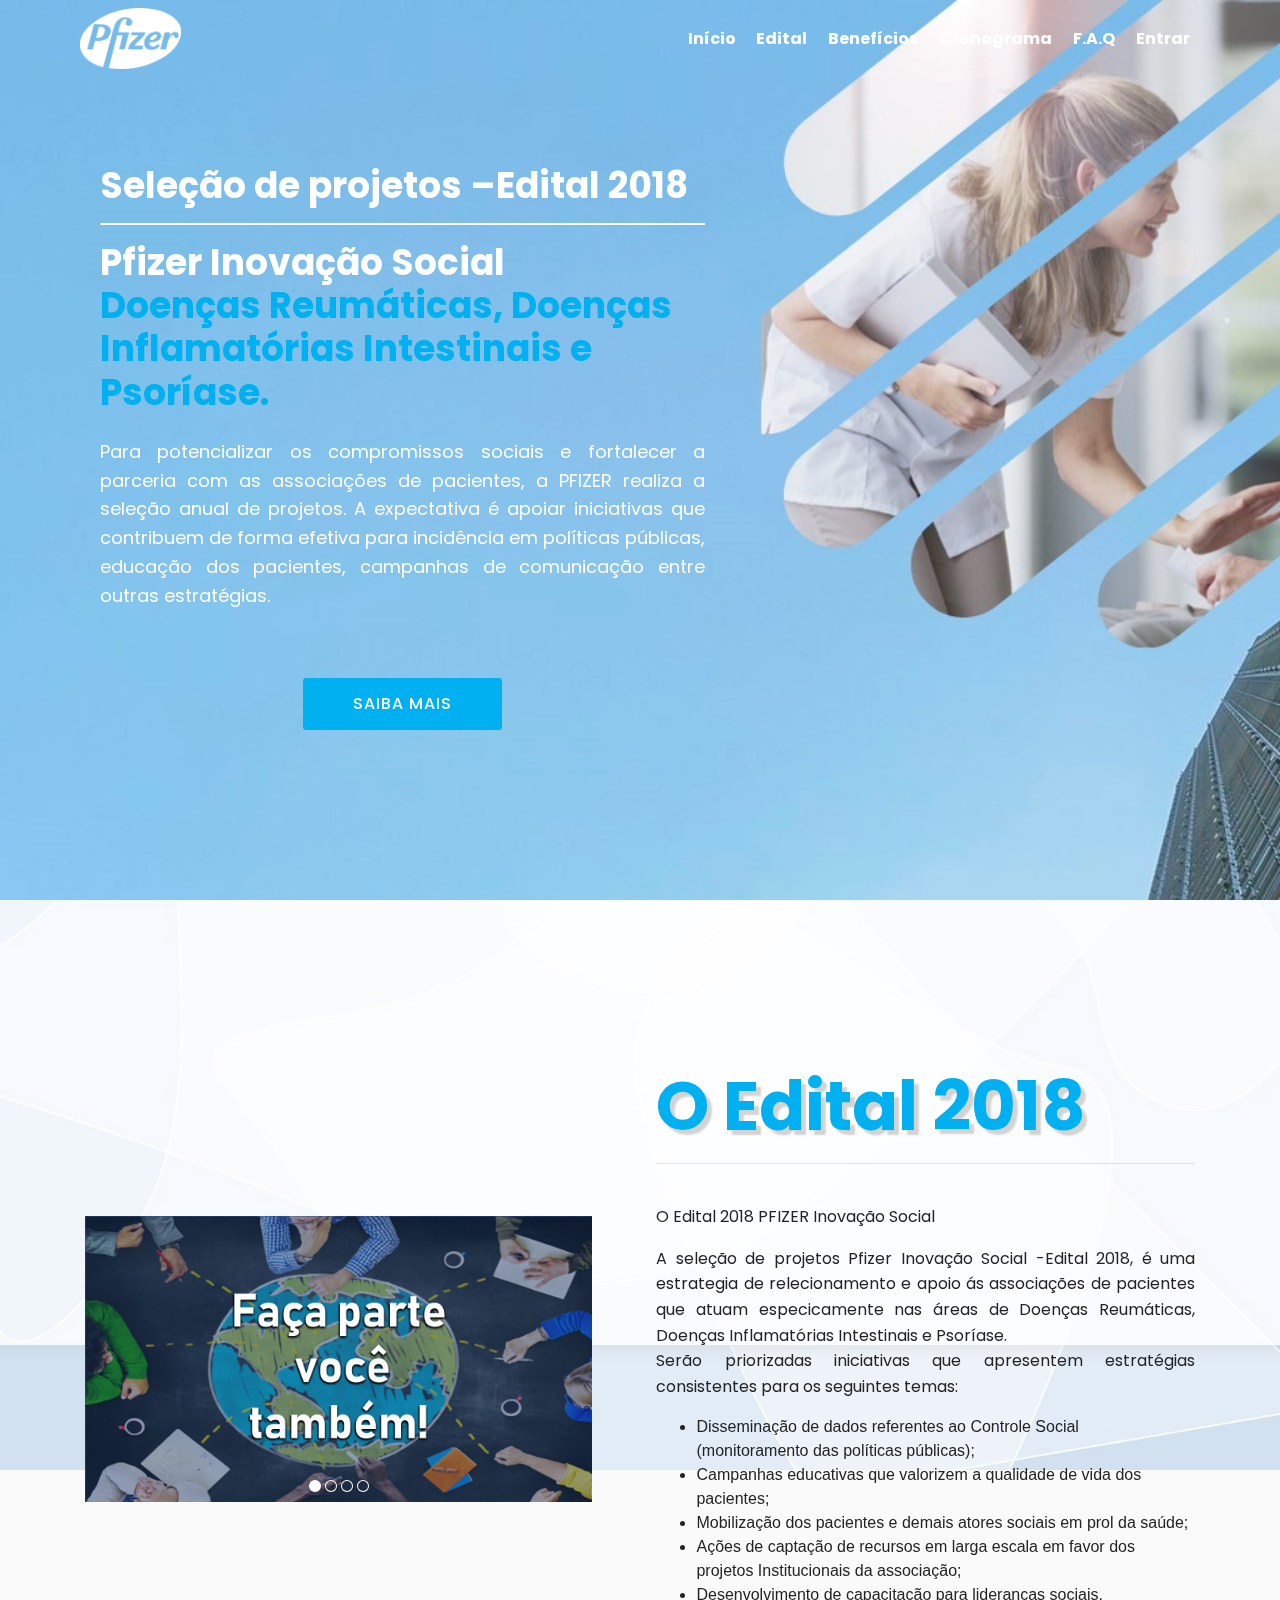
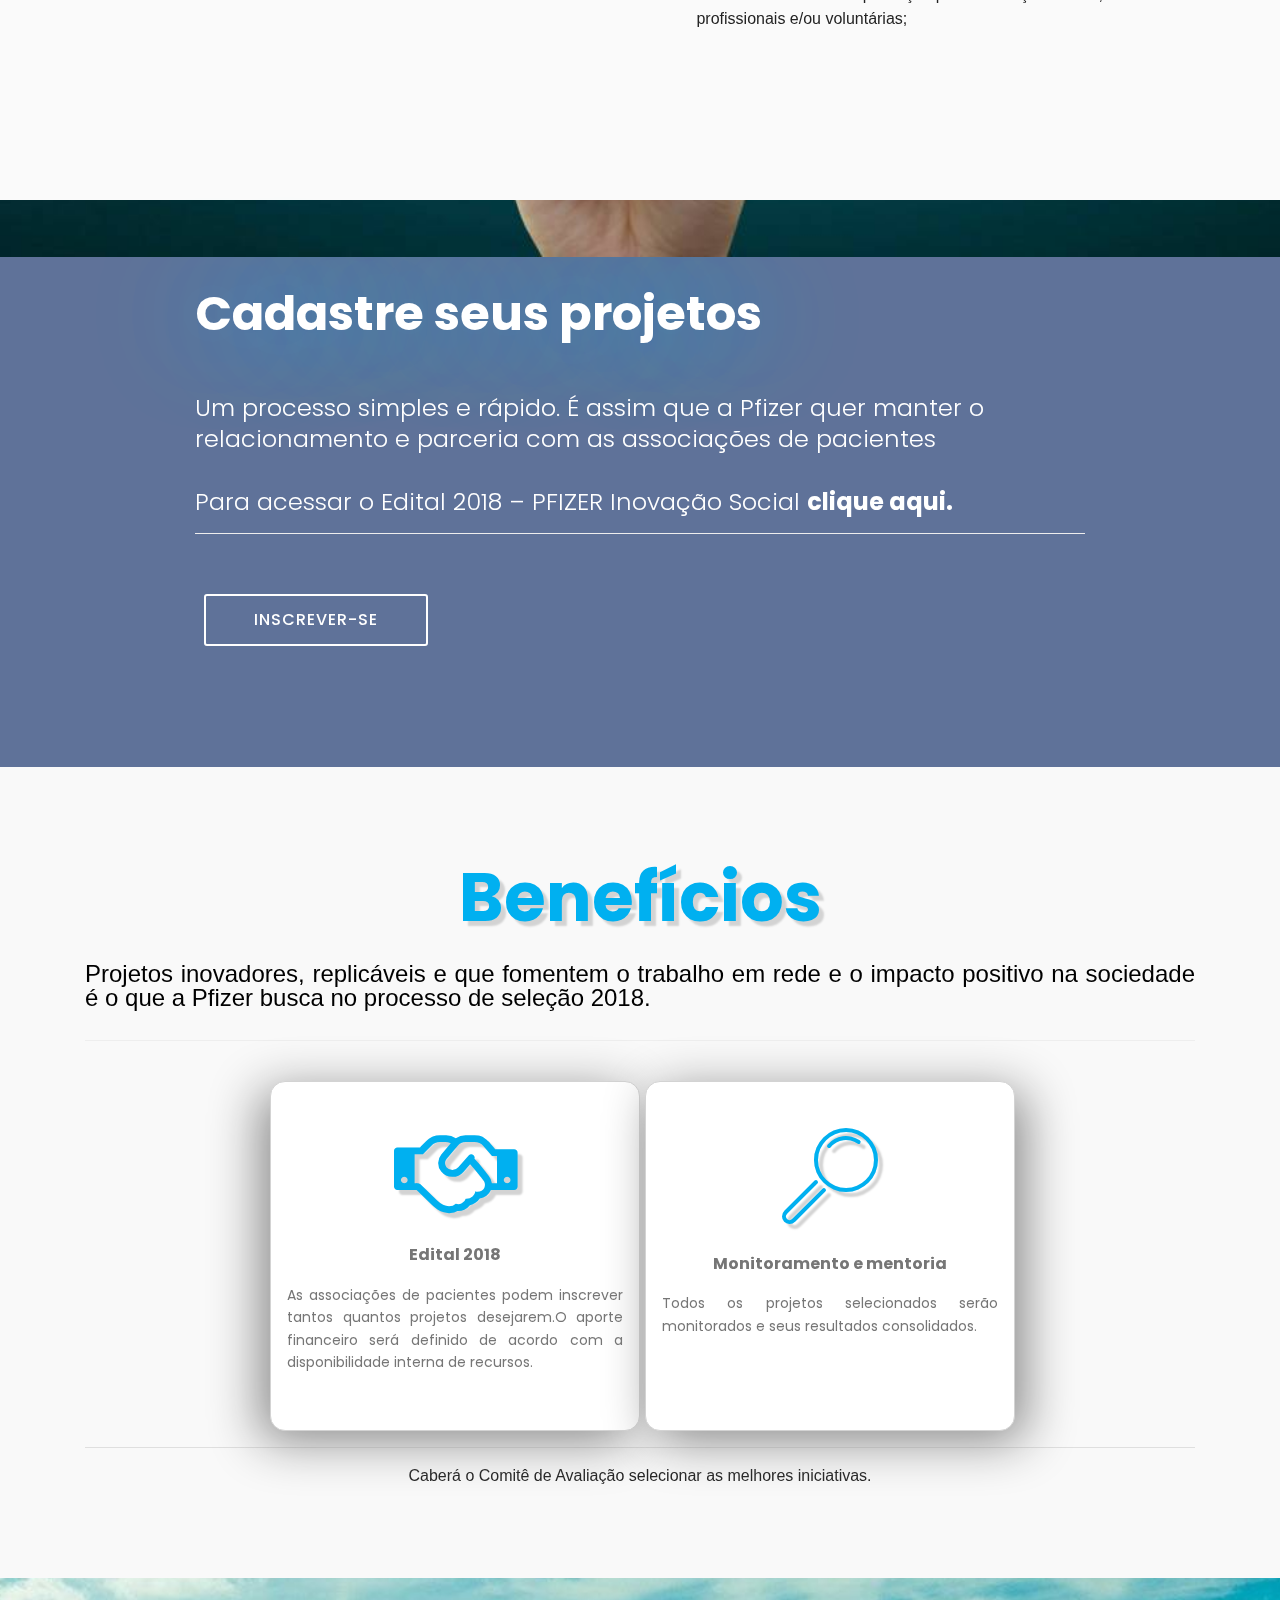
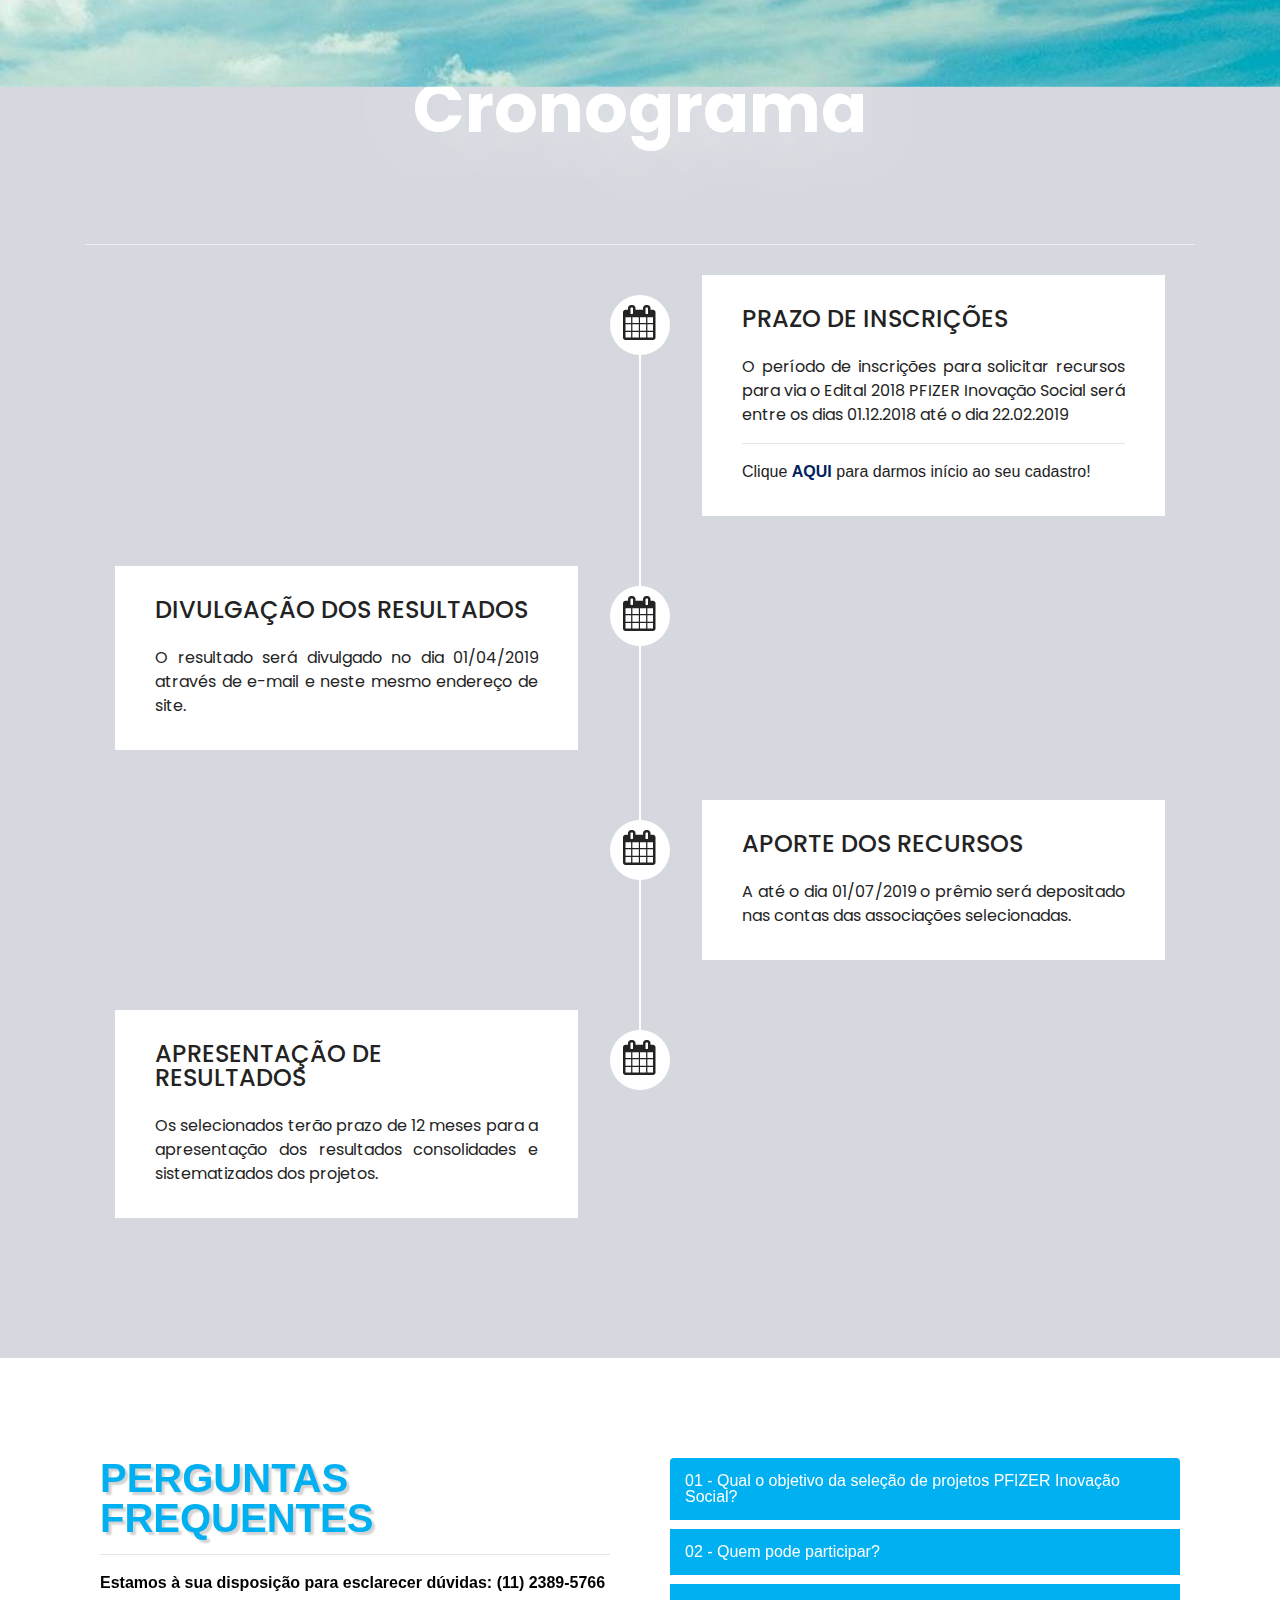
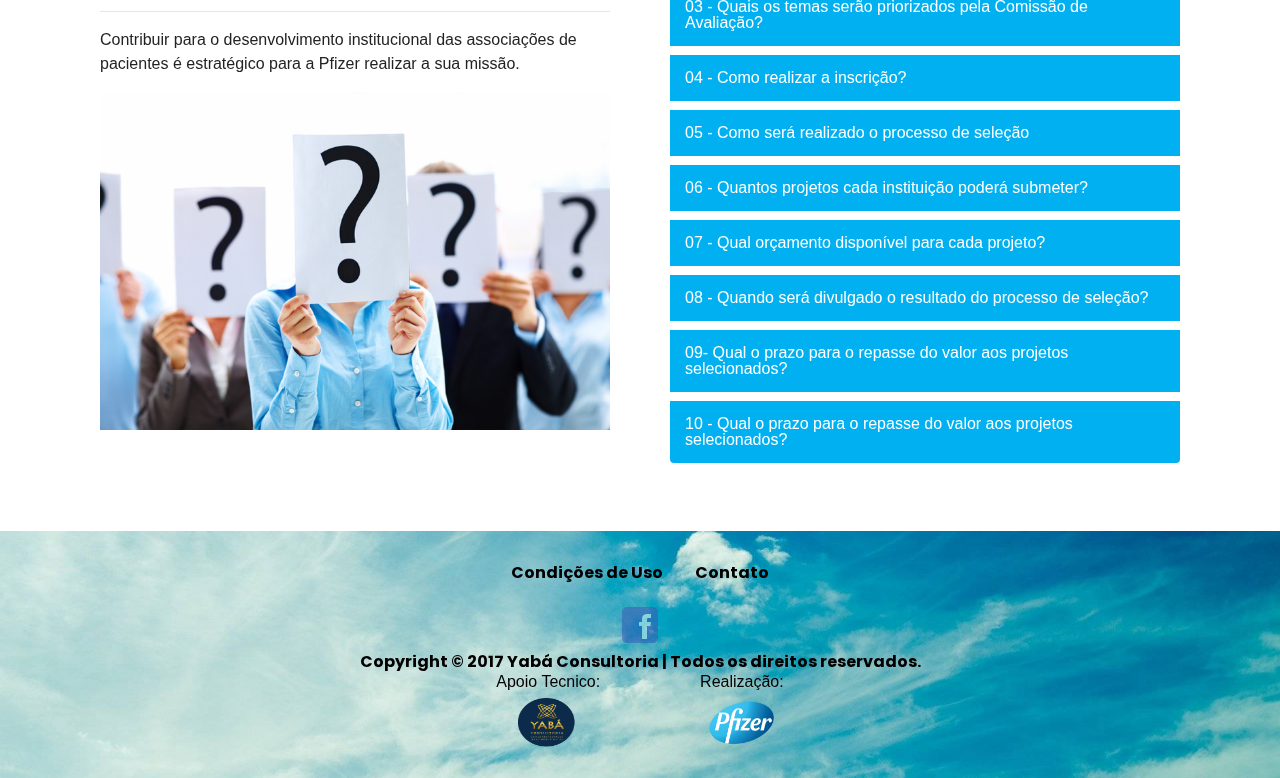
==== index.html @ f8f8ba38 "v1.0" ====
<!DOCTYPE html>
<html lang="pt">

<head>
    <!-- Site made with Mobirise Website Builder v4.3.4, https://mobirise.com -->
    <meta charset="UTF-8">
    <meta http-equiv="X-UA-Compatible" content="IE=edge">
    <meta name="generator" content="Mobirise v4.3.4, mobirise.com">
    <meta name="viewport" content="width=device-width, initial-scale=1">
    <link rel="shortcut icon" href="assets/images/logo-2160x1374.png" type="image/x-icon">
    <meta name="description" content="">
    <title>Home - Pfizer Inovação Social</title>
    <link rel="stylesheet" href="assets/font-awesome/css/font-awesome.css">
    <link rel="stylesheet" href="assets/web/assets/mobirise-icons/mobirise-icons.css">
    <link rel="stylesheet" href="assets/tether/tether.min.css">
    <link rel="stylesheet" href="assets/soundcloud-plugin/style.css">
    <link rel="stylesheet" href="assets/bootstrap/css/bootstrap.min.css">
    <link rel="stylesheet" href="assets/bootstrap/css/bootstrap-grid.min.css">
    <link rel="stylesheet" href="assets/bootstrap/css/bootstrap-reboot.min.css">
    <link rel="stylesheet" href="assets/socicon/css/styles.css">
    <link rel="stylesheet" href="assets/dropdown/css/style.css">
    <link rel="stylesheet" href="assets/theme/css/style.css">
    <link rel="stylesheet" href="assets/mobirise/css/mbr-additional.css" type="text/css">
    <link rel="stylesheet" href="assets/custom/toggle-collapse/style.css" type="text/css">
    <link rel="stylesheet" href="assets/custom/style.css" type="text/css">


    <!-- Start WOWSlider.com HEAD section -->
    <!-- add to the <head> of your page -->
    <link rel="stylesheet" type="text/css" href="engine0/style.css" />
    <script type="text/javascript" src="engine0/jquery.js"></script>
    <!-- End WOWSlider.com HEAD section -->
    <!-- Start WOWSlider.com HEAD section -->
    <!-- add to the <head> of your page -->
    <link rel="stylesheet" type="text/css" href="engine1/style.css" />
    <!--script type="text/javascript" src="engine1/jquery.js"></script-->
    <!-- End WOWSlider.com HEAD section -->
    <!-- Start WOWSlider.com HEAD section -->
    <!-- add to the <head> of your page -->
    <link rel="stylesheet" type="text/css" href="engine2/style.css" />
    <!--script type="text/javascript" src="engine2/jquery.js"></script-->
    <!-- End WOWSlider.com HEAD section -->
    <!-- Start WOWSlider.com HEAD section -->
    <!-- add to the <head> of your page -->
    <link rel="stylesheet" type="text/css" href="engine0/style.css" />
    <!--script type="text/javascript" src="engine0/jquery.js"></script-->
    <!-- End WOWSlider.com HEAD section -->
    <!-- Start WOWSlider.com HEAD section -->
    <!-- add to the <head> of your page -->
    <link rel="stylesheet" type="text/css" href="engine0/style.css" />
    <!--script type="text/javascript" src="engine0/jquery.js"></script-->
    <!-- End WOWSlider.com HEAD section -->
</head>

<body>
    <section class="menu cid-qAjNNmKwJp index-fundo" once="menu" id="menu2-3" data-rv-view="937">

        <nav class="navbar navbar-expand beta-menu navbar-dropdown align-items-center navbar-fixed-top navbar-toggleable-sm bg-color transparent">
            <button class="navbar-toggler navbar-toggler-right" type="button" data-toggle="collapse" data-target="#navbarSupportedContent"
                aria-controls="navbarSupportedContent" aria-expanded="false" aria-label="Toggle navigation" id="toggler-button">
                <div class="hamburger">
                    <span></span>
                    <span></span>
                    <span></span>
                    <span></span>
                </div>
            </button>
            <div class="menu-logo">
                <div class="navbar-brand">
                    <span class="navbar-logo">
                        <a href="index.html">
                            <img src="assets/images/logoPfizerBranco.png" alt="Mobirise" title="" media-simple="true"
                                style="height: 3.8rem;">
                        </a>
                    </span>
                </div>
            </div>
            <div class="collapse navbar-collapse" id="navbarSupportedContent">
                <ul class="navbar-nav nav-dropdown nav-center" data-app-modern-menu="true">
                    <li class="nav-item"><a class="nav-link link text-white display-4" id="a1" href="index.html#header2-2">
                            <b>Início</b></a></li>
                    <li class="nav-item"><a class="nav-link link text-white display-4" id="a2" href="index.html#header14-5">
                            <b>Edital</b></a></li>
                    <li class="nav-item"><a class="nav-link link text-white display-4" id="a3" href="index.html#features1-c">
                            <b>Benefícios</b></a></li>
                    <li class="nav-item"><a class="nav-link link text-white display-4" id="a4" href="index.html#timeline2-0">
                            <b>Cronograma</b></a></li>
                    <li class="nav-item"><a class="nav-link link text-white display-4" id="a5" href="index.html#toggle1-q">
                            <b>F.A.Q</b></a></li>
                    <li class="nav-item"><a class="nav-link link text-white display-4" id="a5" href="entrar.html">
                            <b>Entrar</b></a></li>
                    <!-- Botão antigo para pagina de login -->
                    <!-- <li class="nav-item"><a class="nav-link link text-white display-4" data-toggle="modal" data-target="#modalLoginForm"
                        id="a6" href="login.html">
                        <b>Entrar</b></a></li> -->
                </ul>
                <!-- Inicio Modal Login-->
                <!-- <div class="modal fade" id="modalLoginForm" tabindex="-1" role="dialog" aria-labelledby="myModalLabel"
                aria-hidden="true">
                <div class="modal-dialog" role="document">
                    <div class="modal-content">
                        <div class="modal-header text-center">
                            <h4 class="modal-title w-100 font-weight-bold">Entrar</h4>
                            <button type="button" class="close" data-dismiss="modal" aria-label="Close">
                                <span aria-hidden="true">&times;</span>
                            </button>
                        </div>
                        <div class="modal-body mx-3">
                            <div class="md-form mb-5">
                                <i class="fa fa-envelope prefix grey-text"></i>
                                <input type="email" id="defaultForm-email" class="form-control validate">
                                <label data-error="wrong" data-success="right" for="defaultForm-email">E-mail</label>
                            </div>

                            <div class="md-form mb-4">
                                <i class="fa fa-lock prefix grey-text"></i>
                                <input type="password" id="defaultForm-pass" class="form-control validate">
                                <label data-error="wrong" data-success="right" for="defaultForm-pass">Senha</label>
                            </div>

                        </div>
                        <div class="modal-footer d-flex justify-content-center">
                            <button class="btn btn-default">Login</button>
                        </div>
                    </div>
                </div>
            </div> -->

                <!-- <div class="text-center">
                <a href="" class="btn btn-default btn-rounded mb-4" data-toggle="modal" data-target="#modalLoginForm">Entrar</a>
            </div> -->
                <!-- Fim Modal Login -->


            </div>
        </nav>
    </section>

    <section class="cid-qAjMEeSorc mbr-fullscreen mbr-parallax-background" id="header2-2" data-rv-view="115">

        <div class="container align-center">
            <div class="row justify-content-md-left">
                <div class="mbr-white col-md-7">
                    <h1 class="mbr-section-title mbr-bold pb-3 mbr-fonts-style display-1" style="text-align: left; font-size: 36px;">Seleção
                        de projetos –Edital 2018
                        <hr style="border: 1px solid white;">
                        Pfizer Inovação Social
                        <br><span style="color: #00B0F0">Doenças Reumáticas, Doenças Inflamatórias Intestinais e
                            Psoríase.​</span>
                    </h1>

                    <p class="mbr-text pb-3 mbr-fonts-style display-5" style="text-align: left; font-size: 18px; text-align: justify;">
                        Para potencializar os compromissos sociais e fortalecer a parceria
                        com as associações de pacientes, a PFIZER realiza a seleção anual
                        de projetos.

                        A expectativa é apoiar iniciativas que contribuem de forma efetiva
                        para incidência em políticas públicas, educação dos pacientes,
                        campanhas de comunicação entre outras estratégias.

                        <br>
                        <br></p>
                    <div class="mbr-section-btn"><a class="btn btn-md btn-primary display-4" href="index.html#header14-5">SAIBA
                            MAIS</a></div>
                </div>
            </div>
        </div>

    </section>

    <section class="header14 cid-qAjOV50gTE mbr-fullscreen mbr-parallax-background" id="header14-5" data-rv-view="118">

        <div class="mbr-overlay" style="opacity: 0.7; background-color: rgb(255, 255, 255);"></div>

        <div class="container" style="padding-top: 50px">
            <div class="media-container-row">

                <div class="mbr-figure" style="width: 100%;">
                    <!-- Start WOWSlider.com BODY section -->
                    <!-- add to the <body> of your page -->
                    <div id="wowslider-container0">
                        <div class="ws_images">
                            <ul>
                                <li><img src="data0/images/img01.jpg" alt="" title="" id="wows0_0" /></li>
                                <li><img src="data0/images/img02.jpg" alt="" title="" id="wows0_1" /></li>
                                <li><img src="data0/images/img03.jpg" alt="" title="" id="wows0_2" /></li>
                                <li><img src="data0/images/img04.jpg" alt="" title="" id="wows0_3" /></li>
                            </ul>
                        </div>
                        <div class="ws_bullets">
                            <div>
                                <a href="#" title=""><span>1</span></a>
                                <a href="#" title=""><span>2</span></a>
                                <a href="#" title=""><span>3</span></a>
                                <a href="#" title=""><span>4</span></a>


                            </div>
                        </div>

                    </div>
                    <script type="text/javascript" src="engine0/wowslider.js"></script>
                    <script type="text/javascript" src="engine0/script.js"></script>
                    <!-- End WOWSlider.com BODY section -->
                </div>

                <div class="media-content">
                    <h1 class="mbr-section-title pb-3 align-left mbr-white mbr-fonts-style display-1 title-text-shadow"
                        style="text-shadow: 5px 5px 2px #D3D3D3; color: #00B0F0"><strong>
                            O Edital 2018
                            <hr>
                        </strong>
                    </h1>

                    <div class="mbr-section-text  pb-3 ">
                        <p class="mbr-text align-left mbr-white mbr-fonts-style display-7" style="text-align: justify;">
                            O Edital 2018 PFIZER Inovação Social​
                        </p>
                        <p class="mbr-text align-left mbr-white mbr-fonts-style display-7" style="text-align: justify;">
                            A seleção de projetos Pfizer Inovação Social -Edital 2018, é uma estrategia de
                            relecionamento e apoio ás associações de pacientes que atuam
                            especicamente nas áreas de Doenças Reumáticas, Doenças Inflamatórias Intestinais e
                            Psoríase.
                            <br>
                            Serão priorizadas iniciativas que apresentem estratégias consistentes para os seguintes
                            temas:
                        </p>
                        <p class="mbr-text align-left mbr-white mbr-fonts-style display-7" style="text-align: justify;">
                            <ul>
                                <li>
                                    Disseminação de dados referentes ao Controle Social (monitoramento das políticas
                                    públicas);​
                                </li>

                                <li>
                                    Campanhas educativas que valorizem a qualidade de vida dos pacientes;

                                </li>

                                <li>
                                    Mobilização dos pacientes e demais atores sociais em prol da saúde;

                                </li>


                                <li>Ações de captação de recursos em larga escala em favor dos projetos Institucionais
                                    da associação;
                                </li>

                                <li>Desenvolvimento de capacitação para lideranças sociais, profissionais e/ou
                                    voluntárias;
                                </li>
                                <!-- <li>Articulação e fortalecimento de Redes Institucionais de atendimento gratuito aos pacientes;
                                </li> -->
                            </ul>
                        </p>
                    </div>
                </div>
            </div>
        </div>
    </section>

    <section class="mbr-section info3 cid-qAvOezp83Q mbr-parallax-background" id="info3-r" data-rv-view="185">


        <div class="mbr-overlay" style="opacity: 0.6; background-color: rgb(0, 32, 96);">
        </div>

        <div class="container">
            <div class="row justify-content-center">
                <div class="media-container-column title col-12 col-md-10">
                    <h2 class="align-left mbr-bold mbr-white pb-3 mbr-fonts-style display-2" style="text-shadow: 0px 0px 100px #00B0F0;">
                        Cadastre seus projetos</h2>
                    <h3 class="mbr-section-subtitle align-left mbr-light mbr-white pb-3 mbr-fonts-style display-5">Um
                        processo simples e rápido. É assim que a Pfizer quer manter o relacionamento e parceria com as
                        associações de pacientes<br><br>Para acessar o Edital 2018 – PFIZER Inovação Social <a href="assets/documentos/edital/Edital Prêmio Pfizer.pdf"><b
                                style="color: #fff;">clique aqui.</b></a></h3>

                    <div class="mbr-section-btn align-left py-4"><a class="btn btn-white-outline display-4" href="check-in.html">INSCREVER-SE</a></div>
                </div>
            </div>
        </div>
    </section>

    <section class="features1 cid-qAjRlS2vEX" id="features1-c" data-rv-view="139">
        <div class="container">
            <h1 class="mbr-section-title pb-3 mbr-fonts-style display-1" style="text-align: center; padding-bottom: 50px; color: #00B0F0; text-shadow: 5px 5px 2px #D3D3D3"><b>Benefícios</b>
            </h1>

            <div class="media-container-row" style="margin-top: -30px;">
                <h3 style="color: black; text-align: justify;">Projetos inovadores, replicáveis e que fomentem o
                    trabalho em rede e o impacto positivo na sociedade é o que a Pfizer busca no processo de seleção
                    2018.</h3>
            </div>
            <div class="media-container-row">


                <div class="card p-3 col-12 col-md-6 col-lg-4" style="background-color: white; border-radius: 15px 15px; border: 1px solid #D3D3D3; margin-left: 5px; margin-top: 10px; box-shadow: -10px 10px 50px #888888; height: 350px;">
                    <div class="card-img pb-3">
                        <span class="mbr-iconfont fa-handshake-o fa" media-simple="true" style="text-shadow: 5px 5px 2px #D3D3D3; color: #00B0F0; "></span>
                        <p class="mbr-text mbr-fonts-style display-7" style="text-align: center; font-size: 16px; color: 002060; font-weight: bold;">
                            Edital 2018

                        </p>
                        <p class="mbr-text mbr-fonts-style display-7" style="text-align: justify; font-size: 14px;">
                            As associações de pacientes podem inscrever tantos quantos projetos desejarem.​
                            O aporte financeiro será definido de acordo com a disponibilidade interna de recursos.
                        </p>
                    </div>

                </div>

                <div class="card p-3 col-12 col-md-6 col-lg-4" style="background-color: white; border-radius: 15px 15px; border: 1px solid #D3D3D3; margin-left: 5px; margin-top: 10px; box-shadow: 10px 10px 50px #888888; height: 350px;">
                    <div class="card-img pb-3">
                        <span class="mbri-search fa" media-simple="true" style="text-shadow: 5px 5px 2px #D3D3D3; color: #00B0F0; padding-top: 30px;"></span>
                        <p class="mbr-text mbr-fonts-style display-7" style="text-align: center; font-size: 16px; color: 002060; font-weight: bold;">
                            <br>
                            Monitoramento e mentoria​

                        </p>
                        <p class="mbr-text mbr-fonts-style display-7" style="text-align: justify; font-size: 14px;">
                            Todos os projetos selecionados serão monitorados e seus resultados consolidados.

                        </p>
                    </div>

                </div>


            </div>

            <hr>
            <center>Caberá o Comitê de Avaliação selecionar as melhores iniciativas.</center>

        </div>

    </section>

    <section class="timeline2 cid-qAjKmZasGm mbr-parallax-background" id="timeline2-0" data-rv-view="142">


        <div class="mbr-overlay" style="opacity: 0.1; background-color: rgb(0, 32, 96);">
        </div>

        <div class="container align-center">
            <h1 class="mbr-section-title pb-3 mbr-fonts-style display-1" style="text-align: center; padding-bottom: 50px; color: #fff; text-shadow: 0px 0px 100px #fff;"><b>Cronograma</b>
            </h1>
            <h3 class="mbr-section-subtitle pb-5 mbr-fonts-style display-5">

            </h3>

            <div class="container timelines-container" mbri-timelines="">
                <div class="row timeline-element reverse separline">
                    <span class="iconsBackground">
                        <span class="mbr-iconfont fa-calendar fa" media-simple="true"></span>
                    </span>
                    <div class="col-xs-12 col-md-6 align-left">
                        <div class="timeline-text-content">
                            <h4 class="mbr-timeline-title pb-3 mbr-fonts-style display-5">
                                PRAZO DE INSCRIÇÕES
                            </h4>
                            <p class="mbr-timeline-text mbr-fonts-style display-7" style="text-align: justify;">
                                O período de inscrições para solicitar recursos para via o Edital 2018 PFIZER
                                Inovação Social será entre os dias 01.12.2018 até o dia 22.02.2019
                                <hr>
                                Clique <a href="index.html#info3-r"><B>AQUI</B></a> para darmos início ao seu
                                cadastro!
                            </p>
                        </div>
                    </div>
                </div>

                <div class="row timeline-element  separline">
                    <span class="iconsBackground">
                        <span class="mbr-iconfont fa-calendar fa" media-simple="true"></span>
                    </span>
                    <div class="col-xs-12 col-md-6 align-left ">
                        <div class="timeline-text-content">
                            <h4 class="mbr-timeline-title pb-3 mbr-fonts-style display-5">
                                DIVULGAÇÃO DOS RESULTADOS
                            </h4>
                            <p class="mbr-timeline-text mbr-fonts-style display-7" style="text-align: justify;">
                                O resultado será divulgado no dia 01/04/2019 através de e-mail e neste mesmo endereço
                                de site.
                            </p>
                        </div>
                    </div>
                </div>


                <div class="row timeline-element reverse separline">
                    <span class="iconsBackground">
                        <span class="mbr-iconfont fa-calendar fa" media-simple="true"></span>
                    </span>
                    <div class="col-xs-12 col-md-6 align-left">
                        <div class="timeline-text-content">
                            <h4 class="mbr-timeline-title pb-3 mbr-fonts-style display-5">
                                APORTE DOS RECURSOS
                            </h4>
                            <p class="mbr-timeline-text mbr-fonts-style display-7" style="text-align: justify;">
                                A até o dia 01/07/2019 o prêmio será depositado nas contas das associações
                                selecionadas.
                            </p>
                            </p>
                        </div>
                    </div>
                </div>

                <div class="row timeline-element">
                    <span class="iconsBackground">
                        <span class="mbr-iconfont fa-calendar fa" media-simple="true"></span>
                    </span>
                    <div class="col-xs-12 col-md-6 align-left">
                        <div class="timeline-text-content">
                            <h4 class="mbr-timeline-title pb-3 mbr-fonts-style display-5">
                                APRESENTAÇÃO DE RESULTADOS
                            </h4>
                            <p class="mbr-timeline-text mbr-fonts-style display-7" style="text-align: justify;">
                                Os selecionados terão prazo de 12 meses para a apresentação dos resultados consolidades
                                e sistematizados
                                dos projetos.
                            </p>
                        </div>
                    </div>
                </div>

            </div>
        </div>
    </section>


    <section class="toggle1 cid-qAvN3Da5OP" id="toggle1-q" data-rv-view="191">

        <div class="container">
            <div class="row">

                <div class="col-md-6 col-sm-6 col-xs-6" style="margin-top: 40px;">
                    <h1 style="color: black; text-align: left; color: #00B0F0; text-shadow: 3px 3px 2px #D3D3D3"><b>PERGUNTAS
                            FREQUENTES</b></h1>
                    <hr>
                    <p style="text-align: justify; color: black;">
                        <b>Estamos à sua disposição para esclarecer dúvidas: (11) 2389-5766</b></p>
                    <p style="text-align: justify;">
                        <hr>
                        Contribuir para o desenvolvimento institucional das associações de pacientes é estratégico
                        para a Pfizer realizar a sua missão.</p>

                    <img src="assets/images/help.jpg" style="width: 100%;">
                </div>

                <div class="col-md-6 col-sm-6 col-xs-6" style="margin-top: 40px;">

                    <div class="panel-group" id="accordion">
                        <div class="panel panel-default">
                            <div class="panel-heading">
                                <h4 class="panel-title">
                                    <a data-toggle="collapse" data-parent="#accordion" href="#collapse1">01 - Qual o
                                        objetivo da seleção de projetos PFIZER Inovação Social?​</a>
                                </h4>
                            </div>
                            <div id="collapse1" class="panel-collapse collapse in">
                                <div class="panel-body custom-text-justify-toggle">
                                    Alinhada às estratégias e compromissos sociais da Pfizer, o Edital 2018 PFIZER
                                    Inovação Social destina-se à seleção de projetos desenvolvidos por associações de
                                    pacientes que atuam na difusão de conhecimento, advocacy, comunicação e outras
                                    estratégias nas áreas de Doenças Reumáticas, Doenças Inflamatórias Intestinais e
                                    Psoríase.
                                </div>
                            </div>
                        </div>
                        <div class="panel panel-default">
                            <div class="panel-heading">
                                <h4 class="panel-title">
                                    <a data-toggle="collapse" data-parent="#accordion" href="#collapse2">02 - Quem pode
                                        participar?</a>
                                </h4>
                            </div>
                            <div id="collapse2" class="panel-collapse collapse">
                                <div class="panel-body custom-text-justify-toggle">
                                    A edição 2018 está destinada exclusivamente para as associações de pacientes com
                                    Doenças Reumáticas,
                                    Doenças Inflamatórias Intestinais e Psoríase.


                                    <br><br>

                                    As associações devem ser organizações sociais sem fins lucrativos, dedicadas ao
                                    atendimento de pacientes ou difusão do conhecimento, serem legalmente constituídas
                                    no Cadastro Nacional de Pessoa Jurídica – CNPJ há no mínimo 12 meses e não
                                    possuírem ações judiciais ajuizadas em nome da associação ou seus representantes
                                    legais.
                                </div>
                            </div>
                        </div>
                        <div class="panel panel-default">
                            <div class="panel-heading">
                                <h4 class="panel-title">
                                    <a data-toggle="collapse" data-parent="#accordion" href="#collapse3">03 - Quais os
                                        temas serão priorizados pela Comissão de Avaliação?</a>
                                </h4>
                            </div>
                            <div id="collapse3" class="panel-collapse collapse">
                                <div class="panel-body custom-text-justify-toggle">
                                    Terão prioridade as propostas que apresentam estratégias, planejamento, metas
                                    claras e objetivas e, que realmente, contribuam para a implementação de ações que
                                    visem articulação institucional, disseminação de conhecimento, troca de
                                    experiências ou conscientização social.

                                    <br><br>

                                    Propostas que apresentem soluções ou metodologias que qualifiquem o atendimento ou
                                    qualidade de vida dos pacientes ou iniciativas inovadoras que promovam engajamento
                                    em larga escala social, captação de recursos e formação de novas lideranças.

                                </div>
                            </div>
                        </div>
                        <div class="panel panel-default">
                            <div class="panel-heading">
                                <h4 class="panel-title">
                                    <a data-toggle="collapse" data-parent="#accordion" href="#collapse4">04 - Como
                                        realizar a inscrição?</a>
                                </h4>
                            </div>
                            <div id="collapse4" class="panel-collapse collapse">
                                <div class="panel-body custom-text-justify-toggle">
                                    A inscrição se dará exclusivamente de forma eletrônica pelo site <a href="index.html#info3-r"><b>clicando
                                            aqui</b></a> e todas as dúvidas deverão ser esclarecidas por:

                                    <br><br>

                                    <ul>
                                        <li><b>Telefone:</b> (11) 2389.5766 - das 10 às 17 horas</li>
                                        <li><b>E-mail:</b> editalpfizer@yabaconsultoria.com.br​</li>
                                    </ul>


                                    A lista de documentos e formulários de inscrição está disponível no edital <a href="check-in.html"><b>clicando
                                            aqui</b></a>.
                                </div>
                            </div>
                        </div>

                        <div class="panel panel-default">
                            <div class="panel-heading">
                                <h4 class="panel-title">
                                    <a data-toggle="collapse" data-parent="#accordion" href="#collapse5">05 - Como será
                                        realizado o processo de seleção</a>
                                </h4>
                            </div>
                            <div id="collapse5" class="panel-collapse collapse in">
                                <div class="panel-body custom-text-justify-toggle">
                                    O processo de seleção é composto por três etapas. A primeira etapa é técnica, na
                                    qual
                                    os documentos, as propostas inscritas serão avaliadas pela consultoria.

                                    <br><br>

                                    Na sequência, colaboradores das áreas correlatas ao Edital serão convidados para
                                    avaliação geral das propostas e por fim, os projetos com maior índice de pontuação
                                    serão analisados pelo Comitê de Seleção formado pelos executivos da empresa para
                                    decisão final.

                                </div>
                            </div>
                        </div>
                        <div class="panel panel-default">
                            <div class="panel-heading">
                                <h4 class="panel-title">
                                    <a data-toggle="collapse" data-parent="#accordion" href="#collapse6">06 - Quantos
                                        projetos cada instituição poderá submeter?</a>
                                </h4>
                            </div>
                            <div id="collapse6" class="panel-collapse collapse in">
                                <div class="panel-body custom-text-justify-toggle">
                                    As associações de pacientes poderão inscrever tantos quantos projetos desejarem. No
                                    entanto, caberá a Comissão de Avaliação definir quais projetos serão apoiados total
                                    ou parcialmente, de acordo com os recursos disponíveis
                                </div>
                            </div>
                        </div>
                        <div class="panel panel-default">
                            <div class="panel-heading">
                                <h4 class="panel-title">
                                    <a data-toggle="collapse" data-parent="#accordion" href="#collapse7">07 - Qual
                                        orçamento disponível para cada projeto?</a>
                                </h4>
                            </div>
                            <div id="collapse7" class="panel-collapse collapse in">
                                <div class="panel-body custom-text-justify-toggle">
                                    Não há um valor específico definido para o aporte financeiro, os projetos serão
                                    avaliados individualmente e a decisão do valor do aporte será do Comitê de
                                    Avaliação.
                                </div>
                            </div>
                        </div>
                        <div class="panel panel-default">
                            <div class="panel-heading">
                                <h4 class="panel-title">
                                    <a data-toggle="collapse" data-parent="#accordion" href="#collapse8">08 - Quando
                                        será
                                        divulgado o resultado do processo de seleção?</a>
                                </h4>
                            </div>
                            <div id="collapse8" class="panel-collapse collapse in">
                                <div class="panel-body custom-text-justify-toggle">
                                    As associações cujos os projetos forem selecionados serão imediatamente comunicadas
                                    por telefone para providências contratuais e as demais serão informadas por email e
                                    no próprio site..

                                </div>
                            </div>
                        </div>
                        <div class="panel panel-default">
                            <div class="panel-heading">
                                <h4 class="panel-title">
                                    <a data-toggle="collapse" data-parent="#accordion" href="#collapse10">09- Qual o
                                        prazo para o repasse do valor aos projetos selecionados?</a>
                                </h4>
                            </div>
                            <div id="collapse10" class="panel-collapse collapse in">
                                <div class="panel-body custom-text-justify-toggle">
                                    Vencida a etapa de seleção, a Pfizer iniciará os trâmites operacionais internos e o
                                    aporte financeiro se dará até 60 dias após a divulgação dos resultados, ou seja,
                                    01/07/19​
                                </div>
                            </div>
                        </div>
                        <div class="panel panel-default">
                            <div class="panel-heading">
                                <h4 class="panel-title">
                                    <a data-toggle="collapse" data-parent="#accordion" href="#collapse11">10 - Qual o
                                        prazo para o repasse do valor aos projetos selecionados?</a>
                                </h4>
                            </div>
                            <div id="collapse11" class="panel-collapse collapse in">
                                <div class="panel-body custom-text-justify-toggle">
                                    Os projetos selecionados deverão ser executados em até 12 meses após o recebimento
                                    dos recursos financeiros.
                                    <br><br>

                                    Mensalmente as associações de pacientes ​deverão apresentar os resultados parciais
                                    em formato pré-definido com a
                                    Pfizer.
                                    No final do período deverá ser apresentado um relatório detalhado sobre a
                                    experiência,
                                    contendo:

                                    <br><br>

                                    <ul>
                                        <li>Os resultados alinhados aos objetivos e metas iniciais;</li>
                                        <li>Evidências relativas a realização da ação (fotos, documentos);</li>
                                        <li>Reporte financeiro em formulário pré-definido pela empresa.</li>
                                    </ul>

                                    Além disso, deseja-se que a equipe produza uma apresentação
                                    sistematizada e
                                    sintética apontando seus principais desafios e aprendizados durante o processo de
                                    implementação do projeto e as perspectivas futuras do mesmo.

                                </div>
                            </div>
                        </div>
                    </div>
                </div>
            </div>

        </div>

        </div>
        <!-- end of container -->

    </section>

    <section once="" class="cid-qAAXFYiN5q" id="footer7-s" data-rv-view="207" style="background-image: url(assets/images/3-1920x1200.jpg);">
        <div class="container">
            <div class="media-container-row align-center ">

                <div class="row">
                    <ul class="foot-menu">
                        <li class="foot-menu-item mbr-fonts-style display-7">
                            <a class="text-black mbr-bold" href="http://www.pfizer.com.br/condi%C3%A7%C3%B5es-de-uso"
                                target="_blank">Condições de Uso</a>
                        </li>
                        <li class="foot-menu-item mbr-fonts-style display-7">
                            <a class="text-black mbr-bold" href="http://www.pfizer.com.br/entre-em-contato" target="_blank">Contato</a>
                        </li>
                    </ul>
                </div>
                <div class="row">
                    <div class="social-list ">
                        <div class="soc-item">
                            <a href="https://twitter.com/pfizerbr">
                                <img src="assets/images/icones08/icon-Twitter.png" alt="">
                            </a>
                        </div>
                        <div class="soc-item">
                            <a href="https://www.facebook.com/PfizerBrasil/?ref=br_rs" target="_blank">
                                <img src="assets/images/icones08/Icon-Facebook.png" alt="">
                            </a>
                        </div>
                        <div class="soc-item">
                            <a href="https://www.youtube.com/user/PfizerBrasil" target="_blank">
                                <img src="assets/images/icones08/icon-Youtube.png" alt="">
                            </a>
                        </div>
                    </div>
                </div>
                <div class="row row-copirayt">
                    <p class="mbr-text mbr-bold mb-0 mbr-fonts-style mbr-black display-7">
                        Copyright © 2017 Yabá Consultoria | Todos os direitos reservados.
                    </p>
                </div>

                <div class="row">
                    <div class="soc-item" style="margin-right: 50px">
                        <a href="http://www.yabaconsultoria.com.br/" target="_blank">
                            <h4 style="color: black; font-size: 16px;">Apoio Tecnico:</h4>
                            <img src="assets/images/Logo YABÁ Dourado.png" style="width: 60px; height: 50px;">
                        </a>
                    </div>
                    <div class="soc-item" style="margin-left: 50px">
                        <a href="https://www.pfizer.com.br/" target="_blank">
                            <h4 style="color: black; font-size: 16px;">Realização:</h4>
                            <img src="assets/images/logo-2160x1374.png" style="width: 70px; height: 50px; ">
                        </a>
                    </div>
                </div>

            </div>
        </div>


    </section>


    <script src="assets/web/assets/jquery/jquery.min.js"></script>
    <script src="assets/popper/popper.min.js"></script>
    <script src="assets/tether/tether.min.js"></script>
    <script src="assets/bootstrap/js/bootstrap.min.js"></script>
    <script src="assets/smooth-scroll/smooth-scroll.js"></script>
    <script src="assets/touch-swipe/jquery.touch-swipe.min.js"></script>
    <script src="assets/jarallax/jarallax.min.js"></script>
    <script src="assets/bootstrap-carousel-swipe/bootstrap-carousel-swipe.js"></script>
    <script src="assets/dropdown/js/script.min.js"></script>
    <script src="assets/theme/js/script.js"></script>
    <script src="assets/formoid/formoid.min.js"></script>
    <script src="assets/custom/script.js"></script>
    <!-- <script>
     $('#modalLoginForm').modal({backdrop:'false'})
</script>  -->


</body>

</html>
---- assets/web/assets/mobirise-icons/mobirise-icons.css ----
@font-face {
  font-family: 'MobiriseIcons';
  src:  url('mobirise-icons.eot?spat4u');
  src:  url('mobirise-icons.eot?spat4u#iefix') format('embedded-opentype'),
    url('mobirise-icons.ttf?spat4u') format('truetype'),
    url('mobirise-icons.woff?spat4u') format('woff'),
    url('mobirise-icons.svg?spat4u#MobiriseIcons') format('svg');
  font-weight: normal;
  font-style: normal;
}

[class^="mbri-"], [class*=" mbri-"] {
  /* use !important to prevent issues with browser extensions that change fonts */
  font-family: MobiriseIcons !important;
  speak: none;
  font-style: normal;
  font-weight: normal;
  font-variant: normal;
  text-transform: none;
  line-height: 1;

  /* Better Font Rendering =========== */
  -webkit-font-smoothing: antialiased;
  -moz-osx-font-smoothing: grayscale;
}

.mbri-add-submenu:before {
  content: "\e900";
}
.mbri-alert:before {
  content: "\e901";
}
.mbri-align-center:before {
  content: "\e902";
}
.mbri-align-justify:before {
  content: "\e903";
}
.mbri-align-left:before {
  content: "\e904";
}
.mbri-align-right:before {
  content: "\e905";
}
.mbri-android:before {
  content: "\e906";
}
.mbri-apple:before {
  content: "\e907";
}
.mbri-arrow-down:before {
  content: "\e908";
}
.mbri-arrow-next:before {
  content: "\e909";
}
.mbri-arrow-prev:before {
  content: "\e90a";
}
.mbri-arrow-up:before {
  content: "\e90b";
}
.mbri-bold:before {
  content: "\e90c";
}
.mbri-bookmark:before {
  content: "\e90d";
}
.mbri-bootstrap:before {
  content: "\e90e";
}
.mbri-briefcase:before {
  content: "\e90f";
}
.mbri-browse:before {
  content: "\e910";
}
.mbri-bulleted-list:before {
  content: "\e911";
}
.mbri-calendar:before {
  content: "\e912";
}
.mbri-camera:before {
  content: "\e913";
}
.mbri-cart-add:before {
  content: "\e914";
}
.mbri-cart-full:before {
  content: "\e915";
}
.mbri-cash:before {
  content: "\e916";
}
.mbri-change-style:before {
  content: "\e917";
}
.mbri-chat:before {
  content: "\e918";
}
.mbri-clock:before {
  content: "\e919";
}
.mbri-close:before {
  content: "\e91a";
}
.mbri-cloud:before {
  content: "\e91b";
}
.mbri-code:before {
  content: "\e91c";
}
.mbri-contact-form:before {
  content: "\e91d";
}
.mbri-credit-card:before {
  content: "\e91e";
}
.mbri-cursor-click:before {
  content: "\e91f";
}
.mbri-cust-feedback:before {
  content: "\e920";
}
.mbri-database:before {
  content: "\e921";
}
.mbri-delivery:before {
  content: "\e922";
}
.mbri-desktop:before {
  content: "\e923";
}
.mbri-devices:before {
  content: "\e924";
}
.mbri-down:before {
  content: "\e925";
}
.mbri-download:before {
  content: "\e989";
}
.mbri-drag-n-drop:before {
  content: "\e927";
}
.mbri-drag-n-drop2:before {
  content: "\e928";
}
.mbri-edit:before {
  content: "\e929";
}
.mbri-edit2:before {
  content: "\e92a";
}
.mbri-error:before {
  content: "\e92b";
}
.mbri-extension:before {
  content: "\e92c";
}
.mbri-features:before {
  content: "\e92d";
}
.mbri-file:before {
  content: "\e92e";
}
.mbri-flag:before {
  content: "\e92f";
}
.mbri-folder:before {
  content: "\e930";
}
.mbri-gift:before {
  content: "\e931";
}
.mbri-github:before {
  content: "\e932";
}
.mbri-globe:before {
  content: "\e933";
}
.mbri-globe-2:before {
  content: "\e934";
}
.mbri-growing-chart:before {
  content: "\e935";
}
.mbri-hearth:before {
  content: "\e936";
}
.mbri-help:before {
  content: "\e937";
}
.mbri-home:before {
  content: "\e938";
}
.mbri-hot-cup:before {
  content: "\e939";
}
.mbri-idea:before {
  content: "\e93a";
}
.mbri-image-gallery:before {
  content: "\e93b";
}
.mbri-image-slider:before {
  content: "\e93c";
}
.mbri-info:before {
  content: "\e93d";
}
.mbri-italic:before {
  content: "\e93e";
}
.mbri-key:before {
  content: "\e93f";
}
.mbri-laptop:before {
  content: "\e940";
}
.mbri-layers:before {
  content: "\e941";
}
.mbri-left-right:before {
  content: "\e942";
}
.mbri-left:before {
  content: "\e943";
}
.mbri-letter:before {
  content: "\e944";
}
.mbri-like:before {
  content: "\e945";
}
.mbri-link:before {
  content: "\e946";
}
.mbri-lock:before {
  content: "\e947";
}
.mbri-login:before {
  content: "\e948";
}
.mbri-logout:before {
  content: "\e949";
}
.mbri-magic-stick:before {
  content: "\e94a";
}
.mbri-map-pin:before {
  content: "\e94b";
}
.mbri-menu:before {
  content: "\e94c";
}
.mbri-mobile:before {
  content: "\e94d";
}
.mbri-mobile2:before {
  content: "\e94e";
}
.mbri-mobirise:before {
  content: "\e94f";
}
.mbri-more-horizontal:before {
  content: "\e950";
}
.mbri-more-vertical:before {
  content: "\e951";
}
.mbri-music:before {
  content: "\e952";
}
.mbri-new-file:before {
  content: "\e953";
}
.mbri-numbered-list:before {
  content: "\e954";
}
.mbri-opened-folder:before {
  content: "\e955";
}
.mbri-pages:before {
  content: "\e956";
}
.mbri-paper-plane:before {
  content: "\e957";
}
.mbri-paperclip:before {
  content: "\e958";
}
.mbri-photo:before {
  content: "\e959";
}
.mbri-photos:before {
  content: "\e95a";
}
.mbri-pin:before {
  content: "\e95b";
}
.mbri-play:before {
  content: "\e95c";
}
.mbri-plus:before {
  content: "\e95d";
}
.mbri-preview:before {
  content: "\e95e";
}
.mbri-print:before {
  content: "\e95f";
}
.mbri-protect:before {
  content: "\e960";
}
.mbri-question:before {
  content: "\e961";
}
.mbri-quote-left:before {
  content: "\e962";
}
.mbri-quote-right:before {
  content: "\e963";
}
.mbri-refresh:before {
  content: "\e964";
}
.mbri-responsive:before {
  content: "\e965";
}
.mbri-right:before {
  content: "\e966";
}
.mbri-rocket:before {
  content: "\e967";
}
.mbri-sad-face:before {
  content: "\e968";
}
.mbri-sale:before {
  content: "\e969";
}
.mbri-save:before {
  content: "\e96a";
}
.mbri-search:before {
  content: "\e96b";
}
.mbri-setting:before {
  content: "\e96c";
}
.mbri-setting2:before {
  content: "\e96d";
}
.mbri-setting3:before {
  content: "\e96e";
}
.mbri-share:before {
  content: "\e96f";
}
.mbri-shopping-bag:before {
  content: "\e970";
}
.mbri-shopping-basket:before {
  content: "\e971";
}
.mbri-shopping-cart:before {
  content: "\e972";
}
.mbri-sites:before {
  content: "\e973";
}
.mbri-smile-face:before {
  content: "\e974";
}
.mbri-speed:before {
  content: "\e975";
}
.mbri-star:before {
  content: "\e976";
}
.mbri-success:before {
  content: "\e977";
}
.mbri-sun:before {
  content: "\e978";
}
.mbri-sun2:before {
  content: "\e979";
}
.mbri-tablet:before {
  content: "\e97a";
}
.mbri-tablet-vertical:before {
  content: "\e97b";
}
.mbri-target:before {
  content: "\e97c";
}
.mbri-timer:before {
  content: "\e97d";
}
.mbri-to-ftp:before {
  content: "\e97e";
}
.mbri-to-local-drive:before {
  content: "\e97f";
}
.mbri-touch-swipe:before {
  content: "\e980";
}
.mbri-touch:before {
  content: "\e981";
}
.mbri-trash:before {
  content: "\e982";
}
.mbri-underline:before {
  content: "\e983";
}
.mbri-unlink:before {
  content: "\e984";
}
.mbri-unlock:before {
  content: "\e985";
}
.mbri-up-down:before {
  content: "\e986";
}
.mbri-up:before {
  content: "\e987";
}
.mbri-update:before {
  content: "\e988";
}
.mbri-upload:before {
 content: "\e926"; 
}
.mbri-user:before {
  content: "\e98a";
}
.mbri-user2:before {
  content: "\e98b";
}
.mbri-users:before {
  content: "\e98c";
}
.mbri-video:before {
  content: "\e98d";
}
.mbri-video-play:before {
  content: "\e98e";
}
.mbri-watch:before {
  content: "\e98f";
}
.mbri-website-theme:before {
  content: "\e990";
}
.mbri-wifi:before {
  content: "\e991";
}
.mbri-windows:before {
  content: "\e992";
}
.mbri-zoom-out:before {
  content: "\e993";
}
.mbri-redo:before {
  content: "\e994";
}
.mbri-undo:before {
  content: "\e995";
}
---- assets/soundcloud-plugin/style.css ----
.addons-container {
  position: relative;
  margin-left: auto;
  margin-right: auto;
  padding-right: 15px;
  padding-left: 15px; }
  @media (min-width: 576px) {
    .addons-container {
      padding-right: 15px;
      padding-left: 15px; } }
  @media (min-width: 768px) {
    .addons-container {
      padding-right: 15px;
      padding-left: 15px; } }
  @media (min-width: 992px) {
    .addons-container {
      padding-right: 15px;
      padding-left: 15px; } }
  @media (min-width: 1200px) {
    .addons-container {
      padding-right: 15px;
      padding-left: 15px; } }
  @media (min-width: 576px) {
    .addons-container {
      width: 540px;
      max-width: 100%; } }
  @media (min-width: 768px) {
    .addons-container {
      width: 720px;
      max-width: 100%; } }
  @media (min-width: 992px) {
    .addons-container {
      width: 960px;
      max-width: 100%; } }
  @media (min-width: 1200px) {
    .addons-container {
      width: 1140px;
      max-width: 100%; } }

.addons-container-inner{
    position: relative;
    width: 100%;
    min-height: 1px;
    padding-right: 15px;
    padding-left: 15px;
}
@media (min-width: 567px) {
    .addons-container-inner{
        -ms-flex: 0 0 66.666667%;
        flex: 0 0 66.666667%;
        max-width: 66.666667%;
    }
}
.addons-row{
    display: flex;
    justify-content:center;
}
---- assets/socicon/css/styles.css ----
@charset "UTF-8";

@font-face {
  font-family: "socicon";
  src:url("../fonts/socicon.eot");
  src:url("../fonts/socicon.eot?#iefix") format("embedded-opentype"),
    url("../fonts/socicon.woff") format("woff"),
    url("../fonts/socicon.ttf") format("truetype"),
    url("../fonts/socicon.svg#socicon") format("svg");
  font-weight: normal;
  font-style: normal;

}

[data-icon]:before {
  font-family: "socicon" !important;
  content: attr(data-icon);
  font-style: normal !important;
  font-weight: normal !important;
  font-variant: normal !important;
  text-transform: none !important;
  speak: none;
  line-height: 1;
  -webkit-font-smoothing: antialiased;
  -moz-osx-font-smoothing: grayscale;
}

[class^="socicon-"]:before,
[class*=" socicon-"]:before {
  font-family: "socicon" !important;
  font-style: normal !important;
  font-weight: normal !important;
  font-variant: normal !important;
  text-transform: none !important;
  speak: none;
  line-height: 1;
  -webkit-font-smoothing: antialiased;
  -moz-osx-font-smoothing: grayscale;
}

.socicon-modelmayhem:before {
  content: "\e000";
}
.socicon-mixcloud:before {
  content: "\e001";
}
.socicon-drupal:before {
  content: "\e002";
}
.socicon-swarm:before {
  content: "\e003";
}
.socicon-istock:before {
  content: "\e004";
}
.socicon-yammer:before {
  content: "\e005";
}
.socicon-ello:before {
  content: "\e006";
}
.socicon-stackoverflow:before {
  content: "\e007";
}
.socicon-persona:before {
  content: "\e008";
}
.socicon-triplej:before {
  content: "\e009";
}
.socicon-houzz:before {
  content: "\e00a";
}
.socicon-rss:before {
  content: "\e00b";
}
.socicon-paypal:before {
  content: "\e00c";
}
.socicon-odnoklassniki:before {
  content: "\e00d";
}
.socicon-airbnb:before {
  content: "\e00e";
}
.socicon-periscope:before {
  content: "\e00f";
}
.socicon-outlook:before {
  content: "\e010";
}
.socicon-coderwall:before {
  content: "\e011";
}
.socicon-tripadvisor:before {
  content: "\e012";
}
.socicon-appnet:before {
  content: "\e013";
}
.socicon-goodreads:before {
  content: "\e014";
}
.socicon-tripit:before {
  content: "\e015";
}
.socicon-lanyrd:before {
  content: "\e016";
}
.socicon-slideshare:before {
  content: "\e017";
}
.socicon-buffer:before {
  content: "\e018";
}
.socicon-disqus:before {
  content: "\e019";
}
.socicon-vkontakte:before {
  content: "\e01a";
}
.socicon-whatsapp:before {
  content: "\e01b";
}
.socicon-patreon:before {
  content: "\e01c";
}
.socicon-storehouse:before {
  content: "\e01d";
}
.socicon-pocket:before {
  content: "\e01e";
}
.socicon-mail:before {
  content: "\e01f";
}
.socicon-blogger:before {
  content: "\e020";
}
.socicon-technorati:before {
  content: "\e021";
}
.socicon-reddit:before {
  content: "\e022";
}
.socicon-dribbble:before {
  content: "\e023";
}
.socicon-stumbleupon:before {
  content: "\e024";
}
.socicon-digg:before {
  content: "\e025";
}
.socicon-envato:before {
  content: "\e026";
}
.socicon-behance:before {
  content: "\e027";
}
.socicon-delicious:before {
  content: "\e028";
}
.socicon-deviantart:before {
  content: "\e029";
}
.socicon-forrst:before {
  content: "\e02a";
}
.socicon-play:before {
  content: "\e02b";
}
.socicon-zerply:before {
  content: "\e02c";
}
.socicon-wikipedia:before {
  content: "\e02d";
}
.socicon-apple:before {
  content: "\e02e";
}
.socicon-flattr:before {
  content: "\e02f";
}
.socicon-github:before {
  content: "\e030";
}
.socicon-renren:before {
  content: "\e031";
}
.socicon-friendfeed:before {
  content: "\e032";
}
.socicon-newsvine:before {
  content: "\e033";
}
.socicon-identica:before {
  content: "\e034";
}
.socicon-bebo:before {
  content: "\e035";
}
.socicon-zynga:before {
  content: "\e036";
}
.socicon-steam:before {
  content: "\e037";
}
.socicon-xbox:before {
  content: "\e038";
}
.socicon-windows:before {
  content: "\e039";
}
.socicon-qq:before {
  content: "\e03a";
}
.socicon-douban:before {
  content: "\e03b";
}
.socicon-meetup:before {
  content: "\e03c";
}
.socicon-playstation:before {
  content: "\e03d";
}
.socicon-android:before {
  content: "\e03e";
}
.socicon-snapchat:before {
  content: "\e03f";
}
.socicon-twitter:before {
  content: "\e040";
}
.socicon-facebook:before {
  content: "\e041";
}
.socicon-googleplus:before {
  content: "\e042";
}
.socicon-pinterest:before {
  content: "\e043";
}
.socicon-foursquare:before {
  content: "\e044";
}
.socicon-yahoo:before {
  content: "\e045";
}
.socicon-skype:before {
  content: "\e046";
}
.socicon-yelp:before {
  content: "\e047";
}
.socicon-feedburner:before {
  content: "\e048";
}
.socicon-linkedin:before {
  content: "\e049";
}
.socicon-viadeo:before {
  content: "\e04a";
}
.socicon-xing:before {
  content: "\e04b";
}
.socicon-myspace:before {
  content: "\e04c";
}
.socicon-soundcloud:before {
  content: "\e04d";
}
.socicon-spotify:before {
  content: "\e04e";
}
.socicon-grooveshark:before {
  content: "\e04f";
}
.socicon-lastfm:before {
  content: "\e050";
}
.socicon-youtube:before {
  content: "\e051";
}
.socicon-vimeo:before {
  content: "\e052";
}
.socicon-dailymotion:before {
  content: "\e053";
}
.socicon-vine:before {
  content: "\e054";
}
.socicon-flickr:before {
  content: "\e055";
}
.socicon-500px:before {
  content: "\e056";
}
.socicon-wordpress:before {
  content: "\e058";
}
.socicon-tumblr:before {
  content: "\e059";
}
.socicon-twitch:before {
  content: "\e05a";
}
.socicon-8tracks:before {
  content: "\e05b";
}
.socicon-amazon:before {
  content: "\e05c";
}
.socicon-icq:before {
  content: "\e05d";
}
.socicon-smugmug:before {
  content: "\e05e";
}
.socicon-ravelry:before {
  content: "\e05f";
}
.socicon-weibo:before {
  content: "\e060";
}
.socicon-baidu:before {
  content: "\e061";
}
.socicon-angellist:before {
  content: "\e062";
}
.socicon-ebay:before {
  content: "\e063";
}
.socicon-imdb:before {
  content: "\e064";
}
.socicon-stayfriends:before {
  content: "\e065";
}
.socicon-residentadvisor:before {
  content: "\e066";
}
.socicon-google:before {
  content: "\e067";
}
.socicon-yandex:before {
  content: "\e068";
}
.socicon-sharethis:before {
  content: "\e069";
}
.socicon-bandcamp:before {
  content: "\e06a";
}
.socicon-itunes:before {
  content: "\e06b";
}
.socicon-deezer:before {
  content: "\e06c";
}
.socicon-telegram:before {
  content: "\e06e";
}
.socicon-openid:before {
  content: "\e06f";
}
.socicon-amplement:before {
  content: "\e070";
}
.socicon-viber:before {
  content: "\e071";
}
.socicon-zomato:before {
  content: "\e072";
}
.socicon-draugiem:before {
  content: "\e074";
}
.socicon-endomodo:before {
  content: "\e075";
}
.socicon-filmweb:before {
  content: "\e076";
}
.socicon-stackexchange:before {
  content: "\e077";
}
.socicon-wykop:before {
  content: "\e078";
}
.socicon-teamspeak:before {
  content: "\e079";
}
.socicon-teamviewer:before {
  content: "\e07a";
}
.socicon-ventrilo:before {
  content: "\e07b";
}
.socicon-younow:before {
  content: "\e07c";
}
.socicon-raidcall:before {
  content: "\e07d";
}
.socicon-mumble:before {
  content: "\e07e";
}
.socicon-medium:before {
  content: "\e06d";
}
.socicon-bebee:before {
  content: "\e07f";
}
.socicon-hitbox:before {
  content: "\e080";
}
.socicon-reverbnation:before {
  content: "\e081";
}
.socicon-formulr:before {
  content: "\e082";
}
.socicon-instagram:before {
  content: "\e057";
}
.socicon-battlenet:before {
  content: "\e083";
}
.socicon-chrome:before {
  content: "\e084";
}
.socicon-discord:before {
  content: "\e086";
}
.socicon-issuu:before {
  content: "\e087";
}
.socicon-macos:before {
  content: "\e088";
}
.socicon-firefox:before {
  content: "\e089";
}
.socicon-opera:before {
  content: "\e08d";
}
.socicon-keybase:before {
  content: "\e090";
}
.socicon-alliance:before {
  content: "\e091";
}
.socicon-livejournal:before {
  content: "\e092";
}
.socicon-googlephotos:before {
  content: "\e093";
}
.socicon-horde:before {
  content: "\e094";
}
.socicon-etsy:before {
  content: "\e095";
}
.socicon-zapier:before {
  content: "\e096";
}
.socicon-google-scholar:before {
  content: "\e097";
}
.socicon-researchgate:before {
  content: "\e098";
}
.socicon-wechat:before {
  content: "\e099";
}
.socicon-strava:before {
  content: "\e09a";
}
.socicon-line:before {
  content: "\e09b";
}
.socicon-lyft:before {
  content: "\e09c";
}
.socicon-uber:before {
  content: "\e09d";
}
.socicon-songkick:before {
  content: "\e09e";
}
.socicon-viewbug:before {
  content: "\e09f";
}
.socicon-googlegroups:before {
  content: "\e0a0";
}
.socicon-quora:before {
  content: "\e073";
}
.socicon-diablo:before {
  content: "\e085";
}
.socicon-blizzard:before {
  content: "\e0a1";
}
.socicon-hearthstone:before {
  content: "\e08b";
}
.socicon-heroes:before {
  content: "\e08a";
}
.socicon-overwatch:before {
  content: "\e08c";
}
.socicon-warcraft:before {
  content: "\e08e";
}
.socicon-starcraft:before {
  content: "\e08f";
}
.socicon-beam:before {
  content: "\e0a2";
}
.socicon-curse:before {
  content: "\e0a3";
}
.socicon-player:before {
  content: "\e0a4";
}
.socicon-streamjar:before {
  content: "\e0a5";
}
.socicon-nintendo:before {
  content: "\e0a6";
}
.socicon-hellocoton:before {
  content: "\e0a7";
}
---- assets/dropdown/css/style.css ----
.navbar-dropdown {
  left: 0;
  padding: 0;
  position: absolute;
  right: 0;
  top: 0;
  transition: all 0.45s ease;
  z-index: 1030;
  background: #282828; }
  .navbar-dropdown .navbar-logo {
    margin-right: 0.8rem;
    transition: margin 0.3s ease-in-out;
    vertical-align: middle; }
    .navbar-dropdown .navbar-logo img {
      height: 3.125rem;
      transition: all 0.3s ease-in-out; }
    .navbar-dropdown .navbar-logo.mbr-iconfont {
      font-size: 3.125rem;
      line-height: 3.125rem; }
  .navbar-dropdown .navbar-caption {
    font-weight: 700;
    white-space: normal;
    vertical-align: -4px;
    line-height: 3.125rem !important; }
    .navbar-dropdown .navbar-caption, .navbar-dropdown .navbar-caption:hover {
      color: inherit;
      text-decoration: none; }
  .navbar-dropdown .mbr-iconfont + .navbar-caption {
    vertical-align: -1px; }
  .navbar-dropdown.navbar-fixed-top {
    position: fixed; }
  .navbar-dropdown .navbar-brand span {
    vertical-align: -4px; }
  .navbar-dropdown.bg-color.transparent {
    background: none; }
  .navbar-dropdown.navbar-short .navbar-brand {
    padding: 0.625rem 0; }
    .navbar-dropdown.navbar-short .navbar-brand span {
      vertical-align: -1px; }
  .navbar-dropdown.navbar-short .navbar-caption {
    line-height: 2.375rem !important;
    vertical-align: -2px; }
  .navbar-dropdown.navbar-short .navbar-logo {
    margin-right: 0.5rem; }
    .navbar-dropdown.navbar-short .navbar-logo img {
      height: 2.375rem; }
    .navbar-dropdown.navbar-short .navbar-logo.mbr-iconfont {
      font-size: 2.375rem;
      line-height: 2.375rem; }
  .navbar-dropdown.navbar-short .mbr-table-cell {
    height: 3.625rem; }
  .navbar-dropdown .navbar-close {
    left: 0.6875rem;
    position: fixed;
    top: 0.75rem;
    z-index: 1000; }
  .navbar-dropdown .hamburger-icon {
    content: "";
    display: inline-block;
    vertical-align: middle;
    width: 16px;
    -webkit-box-shadow: 0 -6px 0 1px #282828,0 0 0 1px #282828,0 6px 0 1px #282828;
    -moz-box-shadow: 0 -6px 0 1px #282828,0 0 0 1px #282828,0 6px 0 1px #282828;
    box-shadow: 0 -6px 0 1px #282828,0 0 0 1px #282828,0 6px 0 1px #282828; }

.dropdown-menu .dropdown-toggle[data-toggle="dropdown-submenu"]::after {
  border-bottom: 0.35em solid transparent;
  border-left: 0.35em solid;
  border-right: 0;
  border-top: 0.35em solid transparent;
  margin-left: 0.3rem; }

.dropdown-menu .dropdown-item:focus {
  outline: 0; }

.nav-dropdown {
  font-size: 0.75rem;
  font-weight: 500;
  height: auto !important; }
  .nav-dropdown .nav-btn {
    padding-left: 1rem; }
  .nav-dropdown .link {
    margin: .667em 1.667em;
    font-weight: 500;
    padding: 0;
    transition: color .2s ease-in-out; }
    .nav-dropdown .link.dropdown-toggle {
      margin-right: 2.583em; }
      .nav-dropdown .link.dropdown-toggle::after {
        margin-left: .25rem;
        border-top: 0.35em solid;
        border-right: 0.35em solid transparent;
        border-left: 0.35em solid transparent;
        border-bottom: 0; }
      .nav-dropdown .link.dropdown-toggle[aria-expanded="true"] {
        margin: 0;
        padding: 0.667em 3.263em  0.667em 1.667em; }
  .nav-dropdown .link::after,
  .nav-dropdown .dropdown-item::after {
    color: inherit; }
  .nav-dropdown .btn {
    font-size: 0.75rem;
    font-weight: 700;
    letter-spacing: 0;
    margin-bottom: 0;
    padding-left: 1.25rem;
    padding-right: 1.25rem; }
  .nav-dropdown .dropdown-menu {
    border-radius: 0;
    border: 0;
    left: 0;
    margin: 0;
    padding-bottom: 1.25rem;
    padding-top: 1.25rem;
    position: relative; }
  .nav-dropdown .dropdown-submenu {
    margin-left: 0.125rem;
    top: 0; }
  .nav-dropdown .dropdown-item {
    font-weight: 500;
    line-height: 2;
    padding: 0.3846em 4.615em 0.3846em 1.5385em;
    position: relative;
    transition: color .2s ease-in-out, background-color .2s ease-in-out; }
    .nav-dropdown .dropdown-item::after {
      margin-top: -0.3077em;
      position: absolute;
      right: 1.1538em;
      top: 50%; }
    .nav-dropdown .dropdown-item:focus, .nav-dropdown .dropdown-item:hover {
      background: none; }

@media (max-width: 767px) {
  .nav-dropdown.navbar-toggleable-sm {
    bottom: 0;
    display: none;
    left: 0;
    overflow-x: hidden;
    position: fixed;
    top: 0;
    transform: translateX(-100%);
    -ms-transform: translateX(-100%);
    -webkit-transform: translateX(-100%);
    width: 18.75rem;
    z-index: 999; } }
.nav-dropdown.navbar-toggleable-xl {
  bottom: 0;
  display: none;
  left: 0;
  overflow-x: hidden;
  position: fixed;
  top: 0;
  transform: translateX(-100%);
  -ms-transform: translateX(-100%);
  -webkit-transform: translateX(-100%);
  width: 18.75rem;
  z-index: 999; }

.nav-dropdown-sm {
  display: block !important;
  overflow-x: hidden;
  overflow: auto;
  padding-top: 3.875rem; }
  .nav-dropdown-sm::after {
    content: "";
    display: block;
    height: 3rem;
    width: 100%; }
  .nav-dropdown-sm.collapse.in ~ .navbar-close {
    display: block !important; }
  .nav-dropdown-sm.collapsing, .nav-dropdown-sm.collapse.in {
    transform: translateX(0);
    -ms-transform: translateX(0);
    -webkit-transform: translateX(0);
    transition: all 0.25s ease-out;
    -webkit-transition: all 0.25s ease-out;
    background: #282828; }
  .nav-dropdown-sm.collapsing[aria-expanded="false"] {
    transform: translateX(-100%);
    -ms-transform: translateX(-100%);
    -webkit-transform: translateX(-100%); }
  .nav-dropdown-sm .nav-item {
    display: block;
    margin-left: 0 !important;
    padding-left: 0; }
  .nav-dropdown-sm .link,
  .nav-dropdown-sm .dropdown-item {
    border-top: 1px dotted rgba(255, 255, 255, 0.1);
    font-size: 0.8125rem;
    line-height: 1.6;
    margin: 0 !important;
    padding: 0.875rem 2.4rem 0.875rem 1.5625rem !important;
    position: relative;
    white-space: normal; }
    .nav-dropdown-sm .link:focus, .nav-dropdown-sm .link:hover,
    .nav-dropdown-sm .dropdown-item:focus,
    .nav-dropdown-sm .dropdown-item:hover {
      background: rgba(0, 0, 0, 0.2) !important;
      color: #c0a375; }
  .nav-dropdown-sm .nav-btn {
    position: relative;
    padding: 1.5625rem 1.5625rem 0 1.5625rem; }
    .nav-dropdown-sm .nav-btn::before {
      border-top: 1px dotted rgba(255, 255, 255, 0.1);
      content: "";
      left: 0;
      position: absolute;
      top: 0;
      width: 100%; }
    .nav-dropdown-sm .nav-btn + .nav-btn {
      padding-top: 0.625rem; }
      .nav-dropdown-sm .nav-btn + .nav-btn::before {
        display: none; }
  .nav-dropdown-sm .btn {
    padding: 0.625rem 0; }
  .nav-dropdown-sm .dropdown-toggle[data-toggle="dropdown-submenu"]::after {
    margin-left: .25rem;
    border-top: 0.35em solid;
    border-right: 0.35em solid transparent;
    border-left: 0.35em solid transparent;
    border-bottom: 0; }
  .nav-dropdown-sm .dropdown-toggle[data-toggle="dropdown-submenu"][aria-expanded="true"]::after {
    border-top: 0;
    border-right: 0.35em solid transparent;
    border-left: 0.35em solid transparent;
    border-bottom: 0.35em solid; }
  .nav-dropdown-sm .dropdown-menu {
    margin: 0;
    padding: 0;
    position: relative;
    top: 0;
    left: 0;
    width: 100%;
    border: 0;
    float: none;
    border-radius: 0;
    background: none; }
  .nav-dropdown-sm .dropdown-submenu {
    left: 100%;
    margin-left: 0.125rem;
    margin-top: -1.25rem;
    top: 0; }

.navbar-toggleable-sm .nav-dropdown .dropdown-menu {
  position: absolute; }

.navbar-toggleable-sm .nav-dropdown .dropdown-submenu {
  left: 100%;
  margin-left: 0.125rem;
  margin-top: -1.25rem;
  top: 0; }

.navbar-toggleable-sm.opened .nav-dropdown .dropdown-menu {
  position: relative; }

.navbar-toggleable-sm.opened .nav-dropdown .dropdown-submenu {
  left: 0;
  margin-left: 00rem;
  margin-top: 0rem;
  top: 0; }

.is-builder .nav-dropdown.collapsing {
  transition: none !important; }

/*# sourceMappingURL=style.css.map */
---- assets/theme/css/style.css ----
/*!
 * Mobirise v4 theme (https://mobirise.com/)
 * Copyright 2017 Mobirise
 */
section {
  background-color: #eeeeee; }

section,
.container,
.container-fluid {
  position: relative;
  word-wrap: break-word; }

a.mbr-iconfont:hover {
  text-decoration: none; }

.article .lead p, .article .lead ul, .article .lead ol, .article .lead pre, .article .lead blockquote {
  margin-bottom: 0; }

a {
  font-style: normal;
  font-weight: 400;
  cursor: pointer; }
  a, a:hover {
    text-decoration: none; }

figure {
  margin-bottom: 0; }

body {
  color: #232323; }

h1, h2, h3, h4, h5, h6,
.h1, .h2, .h3, .h4, .h5, .h6,
.display-1, .display-2, .display-3, .display-4 {
  line-height: 1;
  word-break: break-word;
  word-wrap: break-word; }

b, strong {
  font-weight: bold; }

blockquote {
  padding: 10px 0 10px 20px;
  position: relative;
  border-left: 2px solid;
  border-color: #ff3366; }

input:-webkit-autofill, input:-webkit-autofill:hover, input:-webkit-autofill:focus, input:-webkit-autofill:active {
  transition-delay: 9999s;
  transition-property: background-color, color; }

textarea[type="hidden"] {
  display: none; }

body {
  position: relative; }

section {
  background-position: 50% 50%;
  background-repeat: no-repeat;
  background-size: cover; }
  section .mbr-background-video,
  section .mbr-background-video-preview {
    position: absolute;
    bottom: 0;
    left: 0;
    right: 0;
    top: 0; }

.hidden {
  visibility: hidden; }

.mbr-z-index20 {
  z-index: 20; }

/*! Base colors */
.mbr-white {
  color: #ffffff; }

.mbr-black {
  color: #000000; }

.mbr-bg-white {
  background-color: #ffffff; }

.mbr-bg-black {
  background-color: #000000; }

/*! Text-aligns */
.align-left {
  text-align: left; }

.align-center {
  text-align: center; }

.align-right {
  text-align: right; }

@media (max-width: 767px) {
  .align-left, .align-center, .align-right, .mbr-section-btn, .mbr-section-title {
    text-align: center; } }
/*! Font-weight  */
.mbr-light {
  font-weight: 300; }

.mbr-regular {
  font-weight: 400; }

.mbr-semibold {
  font-weight: 500; }

.mbr-bold {
  font-weight: 700; }

/*! Media  */
.media-size-item {
  -webkit-flex: 1 1 auto;
  -moz-flex: 1 1 auto;
  -ms-flex: 1 1 auto;
  -o-flex: 1 1 auto;
  flex: 1 1 auto; }

.media-content {
  -webkit-flex-basis: 100%;
  flex-basis: 100%; }

.media-container-row {
  display: -ms-flexbox;
  display: -webkit-flex;
  display: flex;
  -webkit-flex-direction: row;
  -ms-flex-direction: row;
  flex-direction: row;
  -webkit-flex-wrap: wrap;
  -ms-flex-wrap: wrap;
  flex-wrap: wrap;
  -webkit-justify-content: center;
  -ms-flex-pack: center;
  justify-content: center;
  -webkit-align-content: center;
  -ms-flex-line-pack: center;
  align-content: center;
  -webkit-align-items: start;
  -ms-flex-align: start;
  align-items: start; }
  .media-container-row .media-size-item {
    width: 400px; }

.media-container-column {
  display: -ms-flexbox;
  display: -webkit-flex;
  display: flex;
  -webkit-flex-direction: column;
  -ms-flex-direction: column;
  flex-direction: column;
  -webkit-flex-wrap: wrap;
  -ms-flex-wrap: wrap;
  flex-wrap: wrap;
  -webkit-justify-content: center;
  -ms-flex-pack: center;
  justify-content: center;
  -webkit-align-content: center;
  -ms-flex-line-pack: center;
  align-content: center;
  -webkit-align-items: stretch;
  -ms-flex-align: stretch;
  align-items: stretch; }
  .media-container-column > * {
    width: 100%; }

@media (min-width: 992px) {
  .media-container-row {
    -webkit-flex-wrap: nowrap;
    -ms-flex-wrap: nowrap;
    flex-wrap: nowrap; } }
figure {
  overflow: hidden; }

figure[mbr-media-size] {
  transition: width 0.1s; }

.mbr-figure img, .mbr-figure iframe {
  display: block;
  width: 100%; }

.card {
  background-color: transparent;
  border: none; }

.card-img {
  text-align: center;
  flex-shrink: 0; }

.media {
  max-width: 100%;
  margin: 0 auto; }

.mbr-figure {
  -ms-flex-item-align: center;
  -ms-grid-row-align: center;
  -webkit-align-self: center;
  align-self: center; }

.media-container > div {
  max-width: 100%; }

.mbr-figure img, .card-img img {
  width: 100%; }

@media (max-width: 991px) {
  .media-size-item {
    width: auto !important; }

  .media {
    width: auto; }

  .mbr-figure {
    width: 100% !important; } }
/*! Buttons */
.mbr-section-btn {
  margin-left: -.25rem;
  margin-right: -.25rem;
  font-size: 0; }

nav .mbr-section-btn {
  margin-left: 0rem;
  margin-right: 0rem; }

/*! Btn icon margin */
.btn .mbr-iconfont, .btn.btn-sm .mbr-iconfont {
  cursor: pointer;
  margin-right: 0.5rem; }

.btn.btn-md .mbr-iconfont, .btn.btn-md .mbr-iconfont {
  margin-right: 0.8rem; }

.mbr-regular {
  font-weight: 400; }

.mbr-semibold {
  font-weight: 500; }

.mbr-bold {
  font-weight: 700; }

[type="submit"] {
  -webkit-appearance: none; }

/*! Full-screen */
.mbr-fullscreen .mbr-overlay {
  min-height: 100vh; }

.mbr-fullscreen {
  display: flex;
  display: -webkit-flex;
  display: -moz-flex;
  display: -ms-flex;
  display: -o-flex;
  align-items: center;
  -webkit-align-items: center;
  min-height: 100vh;
  padding-top: 3rem;
  padding-bottom: 3rem; }

/*! Map */
.map {
  height: 25rem;
  position: relative; }
  .map iframe {
    width: 100%;
    height: 100%; }

/* Form */
.form-asterisk {
  font-family: initial;
  position: absolute;
  top: -2px;
  font-weight: normal; }

/*! Scroll to top arrow */
.mbr-arrow-up {
  bottom: 25px;
  right: 90px;
  position: fixed;
  text-align: right;
  z-index: 5000;
  color: #ffffff;
  font-size: 32px;
  transform: rotate(180deg);
  -webkit-transform: rotate(180deg); }

.mbr-arrow-up a {
  background: rgba(0, 0, 0, 0.2);
  border-radius: 3px;
  color: #fff;
  display: inline-block;
  height: 60px;
  width: 60px;
  outline-style: none !important;
  position: relative;
  text-decoration: none;
  transition: all .3s ease-in-out;
  cursor: pointer;
  text-align: center; }
  .mbr-arrow-up a:hover {
    background-color: rgba(0, 0, 0, 0.4); }
  .mbr-arrow-up a i {
    line-height: 60px; }

.mbr-arrow-up-icon {
  display: block;
  color: #fff; }

.mbr-arrow-up-icon::before {
  content: "\203a";
  display: inline-block;
  font-family: serif;
  font-size: 32px;
  line-height: 1;
  font-style: normal;
  position: relative;
  top: 6px;
  left: -4px;
  -webkit-transform: rotate(-90deg);
  transform: rotate(-90deg); }

/*! Arrow Down */
.mbr-arrow {
  position: absolute;
  bottom: 45px;
  left: 50%;
  width: 60px;
  height: 60px;
  cursor: pointer;
  background-color: rgba(80, 80, 80, 0.5);
  border-radius: 50%;
  -webkit-transform: translateX(-50%);
  transform: translateX(-50%); }
  .mbr-arrow > a {
    display: inline-block;
    text-decoration: none;
    outline-style: none;
    -webkit-animation: arrowdown 1.7s ease-in-out infinite;
    animation: arrowdown 1.7s ease-in-out infinite; }
    .mbr-arrow > a > i {
      position: absolute;
      top: -2px;
      left: 15px;
      font-size: 2rem; }

@keyframes arrowdown {
  0% {
    transform: translateY(0px);
    -webkit-transform: translateY(0px); }
  50% {
    transform: translateY(-5px);
    -webkit-transform: translateY(-5px); }
  100% {
    transform: translateY(0px);
    -webkit-transform: translateY(0px); } }
@-webkit-keyframes arrowdown {
  0% {
    transform: translateY(0px);
    -webkit-transform: translateY(0px); }
  50% {
    transform: translateY(-5px);
    -webkit-transform: translateY(-5px); }
  100% {
    transform: translateY(0px);
    -webkit-transform: translateY(0px); } }
@media (max-width: 500px) {
  .mbr-arrow-up {
    left: 50%;
    right: auto;
    transform: translateX(-50%) rotate(180deg);
    -webkit-transform: translateX(-50%) rotate(180deg); } }
/*Gradients animation*/
@keyframes gradient-animation {
  from {
    background-position: 0% 100%;
    animation-timing-function: ease-in-out; }
  to {
    background-position: 100% 0%;
    animation-timing-function: ease-in-out; } }
@-webkit-keyframes gradient-animation {
  from {
    background-position: 0% 100%;
    animation-timing-function: ease-in-out; }
  to {
    background-position: 100% 0%;
    animation-timing-function: ease-in-out; } }
.bg-gradient {
  background-size: 200% 200%;
  animation: gradient-animation 5s infinite alternate;
  -webkit-animation: gradient-animation 5s infinite alternate; }

.menu .navbar-brand {
  display: -webkit-flex; }
  .menu .navbar-brand span {
    display: flex;
    display: -webkit-flex; }
  .menu .navbar-brand .navbar-caption-wrap {
    display: -webkit-flex; }
  .menu .navbar-brand .navbar-logo img {
    display: -webkit-flex; }
@media (min-width: 768px) and (max-width: 991px) {
  .menu .navbar-toggleable-sm .navbar-nav {
    display: -webkit-box;
    display: -webkit-flex;
    display: -ms-flexbox; } }
@media (min-width: 992px) {
  .menu .navbar-nav.nav-dropdown {
    display: -webkit-flex; }
  .menu .navbar-toggleable-sm .navbar-collapse {
    display: -webkit-flex !important; } }

/*# sourceMappingURL=style.css.map */
.engine {
	position: absolute;
	text-indent: -2400px;
	text-align: center;
	padding: 0;
	top: 0;
	left: -2400px;
}
---- assets/mobirise/css/mbr-additional.css ----
@import url(https://fonts.googleapis.com/css?family=Poppins:100,100i,200,200i,300,300i,400,400i,500,500i,600,600i,700,700i,800,800i,900,900i);





body {
  font-style: normal;
  line-height: 1.5;
}
.mbr-section-title {
  font-style: normal;
  line-height: 1.2;
}
.mbr-section-subtitle {
  line-height: 1.3;
}
.mbr-text {
  font-style: normal;
  line-height: 1.6;
}
.display-1 {
  font-family: 'Poppins', sans-serif;
  font-size: 4.25rem;
}
.display-1 > .mbr-iconfont {
  font-size: 6.8rem;
}
.display-2 {
  font-family: 'Poppins', sans-serif;
  font-size: 3rem;
}
.display-2 > .mbr-iconfont {
  font-size: 4.8rem;
}
.display-4 {
  font-family: 'Poppins', sans-serif;
  font-size: 1rem;
}
.display-4 > .mbr-iconfont {
  font-size: 1.6rem;
}
.display-5 {
  font-family: 'Poppins', sans-serif;
  font-size: 1.5rem;
}
.display-5 > .mbr-iconfont {
  font-size: 2.4rem;
}
.display-7 {
  font-family: 'Poppins', sans-serif;
  font-size: 1rem;
}
.display-7 > .mbr-iconfont {
  font-size: 1.6rem;
}
/* ---- Fluid typography for mobile devices ---- */
/* 1.4 - font scale ratio ( bootstrap == 1.42857 ) */
/* 100vw - current viewport width */
/* (48 - 20)  48 == 48rem == 768px, 20 == 20rem == 320px(minimal supported viewport) */
/* 0.65 - min scale variable, may vary */
@media (max-width: 768px) {
  .display-1 {
    font-size: 3.4rem;
    font-size: calc( 2.1374999999999997rem + (4.25 - 2.1374999999999997) * ((100vw - 20rem) / (48 - 20)));
    line-height: calc( 1.4 * (2.1374999999999997rem + (4.25 - 2.1374999999999997) * ((100vw - 20rem) / (48 - 20))));
  }
  .display-2 {
    font-size: 2.4rem;
    font-size: calc( 1.7rem + (3 - 1.7) * ((100vw - 20rem) / (48 - 20)));
    line-height: calc( 1.4 * (1.7rem + (3 - 1.7) * ((100vw - 20rem) / (48 - 20))));
  }
  .display-4 {
    font-size: 0.8rem;
    font-size: calc( 1rem + (1 - 1) * ((100vw - 20rem) / (48 - 20)));
    line-height: calc( 1.4 * (1rem + (1 - 1) * ((100vw - 20rem) / (48 - 20))));
  }
  .display-5 {
    font-size: 1.2rem;
    font-size: calc( 1.175rem + (1.5 - 1.175) * ((100vw - 20rem) / (48 - 20)));
    line-height: calc( 1.4 * (1.175rem + (1.5 - 1.175) * ((100vw - 20rem) / (48 - 20))));
  }
}
/* Buttons */
.btn {
  font-weight: 500;
  border-width: 2px;
  font-style: normal;
  letter-spacing: 1px;
  margin: .4rem .8rem;
  white-space: normal;
  -webkit-transition: all 0.3s ease-in-out;
  -moz-transition: all 0.3s ease-in-out;
  transition: all 0.3s ease-in-out;
  padding: 1rem 3rem;
  border-radius: 3px;
  display: inline-flex;
  align-items: center;
  justify-content: center;
  word-break: break-word;
}
.btn-sm {
  font-weight: 500;
  letter-spacing: 1px;
  -webkit-transition: all 0.3s ease-in-out;
  -moz-transition: all 0.3s ease-in-out;
  transition: all 0.3s ease-in-out;
  padding: 0.6rem 1.5rem;
  border-radius: 3px;
}
.btn-md {
  font-weight: 500;
  letter-spacing: 1px;
  margin: .4rem .8rem !important;
  -webkit-transition: all 0.3s ease-in-out;
  -moz-transition: all 0.3s ease-in-out;
  transition: all 0.3s ease-in-out;
  padding: 1rem 3rem;
  border-radius: 3px;
}
.btn-lg {
  font-weight: 500;
  letter-spacing: 1px;
  margin: .4rem .8rem !important;
  -webkit-transition: all 0.3s ease-in-out;
  -moz-transition: all 0.3s ease-in-out;
  transition: all 0.3s ease-in-out;
  padding: 1.2rem 3.2rem;
  border-radius: 3px;
}
.bg-primary {
  background-color: #002060 !important;
}
.bg-success {
  background-color: #f7ed4a !important;
}
.bg-info {
  background-color: #82786e !important;
}
.bg-warning {
  background-color: #879a9f !important;
}
.bg-danger {
  background-color: #b1a374 !important;
}
.btn-primary,
.btn-primary:active {
  color: #ffffff;
  background-color: #00B0F0;
  border-color: #00B0F0;
  color: #fff;  
}
.btn-primary:hover,
.btn-primary:focus,
.btn-primary.focus,
.btn-primary.active {
  background-color: #FFC000;
  border-color: #002060;  
  color: #002060;
}
.btn-primary.disabled,
.btn-primary:disabled {
  color: #ffffff !important;
  background-color: #000714 !important;
  border-color: #000714 !important;
}
.btn-secondary,
.btn-secondary:active {
  background-color: #00aeef;
  border-color: #00aeef;
  color: #ffffff;
}
.btn-secondary:hover,
.btn-secondary:focus,
.btn-secondary.focus,
.btn-secondary.active {
  color: #ffffff;
  background-color: #0076a3;
  border-color: #0076a3;
}
.btn-secondary.disabled,
.btn-secondary:disabled {
  color: #ffffff !important;
  background-color: #0076a3 !important;
  border-color: #0076a3 !important;
}
.btn-info,
.btn-info:active {
  background-color: #82786e;
  border-color: #82786e;
  color: #ffffff;
}
.btn-info:hover,
.btn-info:focus,
.btn-info.focus,
.btn-info.active {
  color: #ffffff;
  background-color: #59524b;
  border-color: #59524b;
}
.btn-info.disabled,
.btn-info:disabled {
  color: #ffffff !important;
  background-color: #59524b !important;
  border-color: #59524b !important;
}
.btn-success,
.btn-success:active {
  background-color: #f7ed4a;
  border-color: #f7ed4a;
  color: #ffffff;
}
.btn-success:hover,
.btn-success:focus,
.btn-success.focus,
.btn-success.active {
  color: #ffffff;
  background-color: #eadd0a;
  border-color: #eadd0a;
}
.btn-success.disabled,
.btn-success:disabled {
  color: #ffffff !important;
  background-color: #eadd0a !important;
  border-color: #eadd0a !important;
}
.btn-warning,
.btn-warning:active {
  background-color: #879a9f;
  border-color: #879a9f;
  color: #ffffff;
}
.btn-warning:hover,
.btn-warning:focus,
.btn-warning.focus,
.btn-warning.active {
  color: #ffffff;
  background-color: #617479;
  border-color: #617479;
}
.btn-warning.disabled,
.btn-warning:disabled {
  color: #ffffff !important;
  background-color: #617479 !important;
  border-color: #617479 !important;
}
.btn-danger,
.btn-danger:active {
  background-color: #b1a374;
  border-color: #b1a374;
  color: #ffffff;
}
.btn-danger:hover,
.btn-danger:focus,
.btn-danger.focus,
.btn-danger.active {
  color: #ffffff;
  background-color: #8b7d4e;
  border-color: #8b7d4e;
}
.btn-danger.disabled,
.btn-danger:disabled {
  color: #ffffff !important;
  background-color: #8b7d4e !important;
  border-color: #8b7d4e !important;
}
.btn-white {
  color: #333333 !important;
}
.btn-white,
.btn-white:active {
  background-color: #ffffff;
  border-color: #ffffff;
  color: #ffffff;
}
.btn-white:hover,
.btn-white:focus,
.btn-white.focus,
.btn-white.active {
  color: #ffffff;
  background-color: #d4d4d4;
  border-color: #d4d4d4;
}
.btn-white.disabled,
.btn-white:disabled {
  color: #ffffff !important;
  background-color: #d4d4d4 !important;
  border-color: #d4d4d4 !important;
}
.btn-black,
.btn-black:active {
  background-color: #333333;
  border-color: #333333;
  color: #ffffff;
}
.btn-black:hover,
.btn-black:focus,
.btn-black.focus,
.btn-black.active {
  color: #ffffff;
  background-color: #0d0d0d;
  border-color: #0d0d0d;
}
.btn-black.disabled,
.btn-black:disabled {
  color: #ffffff !important;
  background-color: #0d0d0d !important;
  border-color: #0d0d0d !important;
}
.btn-primary-outline,
.btn-primary-outline:active {
  background: none;
  border-color: #000000;
  color: #000000;
}
.btn-primary-outline:hover,
.btn-primary-outline:focus,
.btn-primary-outline.focus,
.btn-primary-outline.active {
  color: #ffffff;
  background-color: #002060;
  border-color: #002060;
}
.btn-primary-outline.disabled,
.btn-primary-outline:disabled {
  color: #ffffff !important;
  background-color: #002060 !important;
  border-color: #002060 !important;
}
.btn-secondary-outline,
.btn-secondary-outline:active {
  background: none;
  border-color: #006489;
  color: #006489;
}
.btn-secondary-outline:hover,
.btn-secondary-outline:focus,
.btn-secondary-outline.focus,
.btn-secondary-outline.active {
  color: #ffffff;
  background-color: #00aeef;
  border-color: #00aeef;
}
.btn-secondary-outline.disabled,
.btn-secondary-outline:disabled {
  color: #ffffff !important;
  background-color: #00aeef !important;
  border-color: #00aeef !important;
}
.btn-info-outline,
.btn-info-outline:active {
  background: none;
  border-color: #4b453f;
  color: #4b453f;
}
.btn-info-outline:hover,
.btn-info-outline:focus,
.btn-info-outline.focus,
.btn-info-outline.active {
  color: #ffffff;
  background-color: #82786e;
  border-color: #82786e;
}
.btn-info-outline.disabled,
.btn-info-outline:disabled {
  color: #ffffff !important;
  background-color: #82786e !important;
  border-color: #82786e !important;
}
.btn-success-outline,
.btn-success-outline:active {
  background: none;
  border-color: #d2c609;
  color: #d2c609;
}
.btn-success-outline:hover,
.btn-success-outline:focus,
.btn-success-outline.focus,
.btn-success-outline.active {
  color: #ffffff;
  background-color: #f7ed4a;
  border-color: #f7ed4a;
}
.btn-success-outline.disabled,
.btn-success-outline:disabled {
  color: #ffffff !important;
  background-color: #f7ed4a !important;
  border-color: #f7ed4a !important;
}
.btn-warning-outline,
.btn-warning-outline:active {
  background: none;
  border-color: #55666b;
  color: #55666b;
}
.btn-warning-outline:hover,
.btn-warning-outline:focus,
.btn-warning-outline.focus,
.btn-warning-outline.active {
  color: #ffffff;
  background-color: #879a9f;
  border-color: #879a9f;
}
.btn-warning-outline.disabled,
.btn-warning-outline:disabled {
  color: #ffffff !important;
  background-color: #879a9f !important;
  border-color: #879a9f !important;
}
.btn-danger-outline,
.btn-danger-outline:active {
  background: none;
  border-color: #7a6e45;
  color: #7a6e45;
}
.btn-danger-outline:hover,
.btn-danger-outline:focus,
.btn-danger-outline.focus,
.btn-danger-outline.active {
  color: #ffffff;
  background-color: #b1a374;
  border-color: #b1a374;
}
.btn-danger-outline.disabled,
.btn-danger-outline:disabled {
  color: #ffffff !important;
  background-color: #b1a374 !important;
  border-color: #b1a374 !important;
}
.btn-black-outline,
.btn-black-outline:active {
  background: none;
  border-color: #000000;
  color: #000000;
}
.btn-black-outline:hover,
.btn-black-outline:focus,
.btn-black-outline.focus,
.btn-black-outline.active {
  color: #ffffff;
  background-color: #333333;
  border-color: #333333;
}
.btn-black-outline.disabled,
.btn-black-outline:disabled {
  color: #ffffff !important;
  background-color: #333333 !important;
  border-color: #333333 !important;
}
.btn-white-outline,
.btn-white-outline:active,
.btn-white-outline.active {
  background: none;
  border-color: #ffffff;
  color: #ffffff;
}
.btn-white-outline:hover,
.btn-white-outline:focus,
.btn-white-outline.focus {
  color: #333333;
  background-color: #ffffff;
  border-color: #ffffff;
}
.text-primary {
  color: #002060 !important;
}
.text-secondary {
  color: #00aeef !important;
}
.text-success {
  color: #f7ed4a !important;
}
.text-info {
  color: #82786e !important;
}
.text-warning {
  color: #879a9f !important;
}
.text-danger {
  color: #b1a374 !important;
}
.text-white {
  color: #ffffff !important;
}
.text-black {
  color: rgb(0, 0, 0) !important;
}
.text-custom {
  color: white !important;
}
a.text-primary:hover,
a.text-primary:focus {
  color: #000000 !important;
}
a.text-secondary:hover,
a.text-secondary:focus {
  color: #006489 !important;
}
a.text-success:hover,
a.text-success:focus {
  color: #d2c609 !important;
}
a.text-info:hover,
a.text-info:focus {
  color: #4b453f !important;
}
a.text-warning:hover,
a.text-warning:focus {
  color: #55666b !important;
}
a.text-danger:hover,
a.text-danger:focus {
  color: #7a6e45 !important;
}
a.text-white:hover,
a.text-white:focus {
  color: #b3b3b3 !important;
}
a.text-black:hover,
a.text-black:focus {
  color: #4d4d4d !important;
}
a.text-custom:hover,
a.text-custom:focus {
  color: #b3b3b3 !important;
}
.alert-success {
  background-color: #70c770;
}
.alert-info {
  background-color: #82786e;
}
.alert-warning {
  background-color: #879a9f;
}
.alert-danger {
  background-color: #b1a374;
}
.mbr-gallery-filter li.active .btn {
  background-color: #002060;
  border-color: #002060;
  color: #ffffff;
}
.mbr-gallery-filter li.active .btn:focus {
  box-shadow: none;
}
.btn-form {
  border-radius: 0;
}
.btn-form:hover {
  cursor: pointer;
}
a,
a:hover {
  color: #002060;
}
.mbr-plan-header.bg-primary .mbr-plan-subtitle,
.mbr-plan-header.bg-primary .mbr-plan-price-desc {
  color: #004be0;
}
.mbr-plan-header.bg-success .mbr-plan-subtitle,
.mbr-plan-header.bg-success .mbr-plan-price-desc {
  color: #ffffff;
}
.mbr-plan-header.bg-info .mbr-plan-subtitle,
.mbr-plan-header.bg-info .mbr-plan-price-desc {
  color: #beb8b2;
}
.mbr-plan-header.bg-warning .mbr-plan-subtitle,
.mbr-plan-header.bg-warning .mbr-plan-price-desc {
  color: #ced6d8;
}
.mbr-plan-header.bg-danger .mbr-plan-subtitle,
.mbr-plan-header.bg-danger .mbr-plan-price-desc {
  color: #dfd9c6;
}
/* Scroll to top button*/
/* Others*/
.note-check a[data-value=Rubik] {
  font-style: normal;
}
.mbr-arrow a {
  color: #ffffff;
}
.form-control-label {
  position: relative;
  cursor: pointer;
  margin-bottom: .357em;
  padding: 0;
}
.alert {
  color: #ffffff;
  border-radius: 0;
  border: 0;
  font-size: .875rem;
  line-height: 1.5;
  margin-bottom: 1.875rem;
  padding: 1.25rem;
  position: relative;
}
.alert.alert-form::after {
  background-color: inherit;
  bottom: -7px;
  content: "";
  display: block;
  height: 14px;
  left: 50%;
  margin-left: -7px;
  position: absolute;
  transform: rotate(45deg);
  width: 14px;
}
.form-control {
  background-color: #f5f5f5;
  box-shadow: none;
  color: #565656;
  font-family: 'Poppins', sans-serif;
  font-size: 1rem;
  line-height: 1.43;
  min-height: 3.5em;
  padding: 1.07em .5em;
}
.form-control > .mbr-iconfont {
  font-size: 1.6rem;
}
.form-control,
.form-control:focus {
  border: 1px solid #e8e8e8;
}
.form-active .form-control:invalid {
  border-color: red;
}
.mbr-overlay {
  background-color: #000;
  bottom: 0;
  left: 0;
  opacity: .5;
  position: absolute;
  right: 0;
  top: 0;
  z-index: 0;
}
blockquote {
  font-style: italic;
  padding: 10px 0 10px 20px;
  font-size: 1.09rem;
  position: relative;
  border-color: #002060;
  border-width: 3px;
}
ul,
ol,
pre,
blockquote {
  margin-bottom: 2.3125rem;
}
pre {
  background: #f4f4f4;
  padding: 10px 24px;
  white-space: pre-wrap;
}
.inactive {
  -webkit-user-select: none;
  -moz-user-select: none;
  -ms-user-select: none;
  user-select: none;
  pointer-events: none;
  -webkit-user-drag: none;
  user-zoom: none;
}
.mbr-section__comments .row {
  justify-content: center;
}
/* Forms */
.mbr-form .btn {
  margin: .4rem 0;
}
@media (max-width: 767px) {
  .btn {
    font-size: .75rem !important;
  }
  .btn .mbr-iconfont {
    font-size: 1rem !important;
  }
}
/* Social block */
.btn-social {
  font-size: 20px;
  border-radius: 50%;
  padding: 0;
  width: 44px;
  height: 44px;
  line-height: 44px;
  text-align: center;
  position: relative;
  border: 2px solid #c0a375;
  border-color: #002060;
  color: #232323;
  cursor: pointer;
}
.btn-social i {
  top: 0;
  line-height: 44px;
  width: 44px;
}
.btn-social:hover {
  color: #fff;
  background: #002060;
}
.btn-social + .btn {
  margin-left: .1rem;
}
/* Footer */
.mbr-footer-content li::before,
.mbr-footer .mbr-contacts li::before {
  background: #002060;
}
.mbr-footer-content li a:hover,
.mbr-footer .mbr-contacts li a:hover {
  color: #002060;
}
/* Headers*/
.offset-1 {
  margin-left: 8.33333%;
}
.offset-2 {
  margin-left: 16.66667%;
}
.offset-3 {
  margin-left: 25%;
}
.offset-4 {
  margin-left: 33.33333%;
}
.offset-5 {
  margin-left: 41.66667%;
}
.offset-6 {
  margin-left: 50%;
}
.offset-7 {
  margin-left: 58.33333%;
}
.offset-8 {
  margin-left: 66.66667%;
}
.offset-9 {
  margin-left: 75%;
}
.offset-10 {
  margin-left: 83.33333%;
}
.offset-11 {
  margin-left: 91.66667%;
}
@media (min-width: 576px) {
  .offset-sm-0 {
    margin-left: 0%;
  }
  .offset-sm-1 {
    margin-left: 8.33333%;
  }
  .offset-sm-2 {
    margin-left: 16.66667%;
  }
  .offset-sm-3 {
    margin-left: 25%;
  }
  .offset-sm-4 {
    margin-left: 33.33333%;
  }
  .offset-sm-5 {
    margin-left: 41.66667%;
  }
  .offset-sm-6 {
    margin-left: 50%;
  }
  .offset-sm-7 {
    margin-left: 58.33333%;
  }
  .offset-sm-8 {
    margin-left: 66.66667%;
  }
  .offset-sm-9 {
    margin-left: 75%;
  }
  .offset-sm-10 {
    margin-left: 83.33333%;
  }
  .offset-sm-11 {
    margin-left: 91.66667%;
  }
}
@media (min-width: 768px) {
  .offset-md-0 {
    margin-left: 0%;
  }
  .offset-md-1 {
    margin-left: 8.33333%;
  }
  .offset-md-2 {
    margin-left: 16.66667%;
  }
  .offset-md-3 {
    margin-left: 25%;
  }
  .offset-md-4 {
    margin-left: 33.33333%;
  }
  .offset-md-5 {
    margin-left: 41.66667%;
  }
  .offset-md-6 {
    margin-left: 50%;
  }
  .offset-md-7 {
    margin-left: 58.33333%;
  }
  .offset-md-8 {
    margin-left: 66.66667%;
  }
  .offset-md-9 {
    margin-left: 75%;
  }
  .offset-md-10 {
    margin-left: 83.33333%;
  }
  .offset-md-11 {
    margin-left: 91.66667%;
  }
}
@media (min-width: 992px) {
  .offset-lg-0 {
    margin-left: 0%;
  }
  .offset-lg-1 {
    margin-left: 8.33333%;
  }
  .offset-lg-2 {
    margin-left: 16.66667%;
  }
  .offset-lg-3 {
    margin-left: 25%;
  }
  .offset-lg-4 {
    margin-left: 33.33333%;
  }
  .offset-lg-5 {
    margin-left: 41.66667%;
  }
  .offset-lg-6 {
    margin-left: 50%;
  }
  .offset-lg-7 {
    margin-left: 58.33333%;
  }
  .offset-lg-8 {
    margin-left: 66.66667%;
  }
  .offset-lg-9 {
    margin-left: 75%;
  }
  .offset-lg-10 {
    margin-left: 83.33333%;
  }
  .offset-lg-11 {
    margin-left: 91.66667%;
  }
}
@media (min-width: 1200px) {
  .offset-xl-0 {
    margin-left: 0%;
  }
  .offset-xl-1 {
    margin-left: 8.33333%;
  }
  .offset-xl-2 {
    margin-left: 16.66667%;
  }
  .offset-xl-3 {
    margin-left: 25%;
  }
  .offset-xl-4 {
    margin-left: 33.33333%;
  }
  .offset-xl-5 {
    margin-left: 41.66667%;
  }
  .offset-xl-6 {
    margin-left: 50%;
  }
  .offset-xl-7 {
    margin-left: 58.33333%;
  }
  .offset-xl-8 {
    margin-left: 66.66667%;
  }
  .offset-xl-9 {
    margin-left: 75%;
  }
  .offset-xl-10 {
    margin-left: 83.33333%;
  }
  .offset-xl-11 {
    margin-left: 91.66667%;
  }
}
.navbar-toggler {
  -webkit-align-self: flex-start;
  -ms-flex-item-align: start;
  align-self: flex-start;
  padding: 0.25rem 0.75rem;
  font-size: 1.25rem;
  line-height: 1;
  background: transparent;
  border: 1px solid transparent;
  -webkit-border-radius: 0.25rem;
  border-radius: 0.25rem;
}
.navbar-toggler:focus,
.navbar-toggler:hover {
  text-decoration: none;
}
.navbar-toggler-icon {
  display: inline-block;
  width: 1.5em;
  height: 1.5em;
  vertical-align: middle;
  content: "";
  background: no-repeat center center;
  -webkit-background-size: 100% 100%;
  -o-background-size: 100% 100%;
  background-size: 100% 100%;
}
.navbar-toggler-left {
  position: absolute;
  left: 1rem;
}
.navbar-toggler-right {
  position: absolute;
  right: 1rem;
}
@media (max-width: 575px) {
  .navbar-toggleable .navbar-nav .dropdown-menu {
    position: static;
    float: none;
  }
  .navbar-toggleable > .container {
    padding-right: 0;
    padding-left: 0;
  }
}
@media (min-width: 576px) {
  .navbar-toggleable {
    -webkit-box-orient: horizontal;
    -webkit-box-direction: normal;
    -webkit-flex-direction: row;
    -ms-flex-direction: row;
    flex-direction: row;
    -webkit-flex-wrap: nowrap;
    -ms-flex-wrap: nowrap;
    flex-wrap: nowrap;
    -webkit-box-align: center;
    -webkit-align-items: center;
    -ms-flex-align: center;
    align-items: center;
  }
  .navbar-toggleable .navbar-nav {
    -webkit-box-orient: horizontal;
    -webkit-box-direction: normal;
    -webkit-flex-direction: row;
    -ms-flex-direction: row;
    flex-direction: row;
  }
  .navbar-toggleable .navbar-nav .nav-link {
    padding-right: .5rem;
    padding-left: .5rem;
  }
  .navbar-toggleable > .container {
    display: -webkit-box;
    display: -webkit-flex;
    display: -ms-flexbox;
    display: flex;
    -webkit-flex-wrap: nowrap;
    -ms-flex-wrap: nowrap;
    flex-wrap: nowrap;
    -webkit-box-align: center;
    -webkit-align-items: center;
    -ms-flex-align: center;
    align-items: center;
  }
  .navbar-toggleable .navbar-collapse {
    display: -webkit-box !important;
    display: -webkit-flex !important;
    display: -ms-flexbox !important;
    display: flex !important;
    width: 100%;
  }
  .navbar-toggleable .navbar-toggler {
    display: none;
  }
}
@media (max-width: 767px) {
  .navbar-toggleable-sm .navbar-nav .dropdown-menu {
    position: static;
    float: none;
  }
  .navbar-toggleable-sm > .container {
    padding-right: 0;
    padding-left: 0;
  }
}
@media (min-width: 768px) {
  .navbar-toggleable-sm {
    -webkit-box-orient: horizontal;
    -webkit-box-direction: normal;
    -webkit-flex-direction: row;
    -ms-flex-direction: row;
    flex-direction: row;
    -webkit-flex-wrap: nowrap;
    -ms-flex-wrap: nowrap;
    flex-wrap: nowrap;
    -webkit-box-align: center;
    -webkit-align-items: center;
    -ms-flex-align: center;
    align-items: center;
  }
  .navbar-toggleable-sm .navbar-nav {
    -webkit-box-orient: horizontal;
    -webkit-box-direction: normal;
    -webkit-flex-direction: row;
    -ms-flex-direction: row;
    flex-direction: row;
  }
  .navbar-toggleable-sm .navbar-nav .nav-link {
    padding-right: .5rem;
    padding-left: .5rem;
  }
  .navbar-toggleable-sm > .container {
    display: -webkit-box;
    display: -webkit-flex;
    display: -ms-flexbox;
    display: flex;
    -webkit-flex-wrap: nowrap;
    -ms-flex-wrap: nowrap;
    flex-wrap: nowrap;
    -webkit-box-align: center;
    -webkit-align-items: center;
    -ms-flex-align: center;
    align-items: center;
  }
  .navbar-toggleable-sm .navbar-collapse {
    display: -webkit-box !important;
    display: -webkit-flex !important;
    display: -ms-flexbox !important;
    display: flex !important;
    width: 100%;
  }
  .navbar-toggleable-sm .navbar-toggler {
    display: none;
  }
}
@media (max-width: 991px) {

  .text-white {
  color: #002060 !important;
  }

  a.text-white:hover,
  a.text-white:focus {
    color: #00B0F0 !important;
  }

  .navbar-toggleable-md .navbar-nav .dropdown-menu {
    position: static;
    float: none;
  }
  .navbar-toggleable-md > .container {
    padding-right: 0;
    padding-left: 0;
  }
}
@media (min-width: 992px) {
  .navbar-toggleable-md {
    -webkit-box-orient: horizontal;
    -webkit-box-direction: normal;
    -webkit-flex-direction: row;
    -ms-flex-direction: row;
    flex-direction: row;
    -webkit-flex-wrap: nowrap;
    -ms-flex-wrap: nowrap;
    flex-wrap: nowrap;
    -webkit-box-align: center;
    -webkit-align-items: center;
    -ms-flex-align: center;
    align-items: center;
  }
  .navbar-toggleable-md .navbar-nav {
    -webkit-box-orient: horizontal;
    -webkit-box-direction: normal;
    -webkit-flex-direction: row;
    -ms-flex-direction: row;
    flex-direction: row;
  }
  .navbar-toggleable-md .navbar-nav .nav-link {
    padding-right: .5rem;
    padding-left: .5rem;
  }
  .navbar-toggleable-md > .container {
    display: -webkit-box;
    display: -webkit-flex;
    display: -ms-flexbox;
    display: flex;
    -webkit-flex-wrap: nowrap;
    -ms-flex-wrap: nowrap;
    flex-wrap: nowrap;
    -webkit-box-align: center;
    -webkit-align-items: center;
    -ms-flex-align: center;
    align-items: center;
  }
  .navbar-toggleable-md .navbar-collapse {
    display: -webkit-box !important;
    display: -webkit-flex !important;
    display: -ms-flexbox !important;
    display: flex !important;
    width: 100%;
  }
  .navbar-toggleable-md .navbar-toggler {
    display: none;
  }
}
@media (max-width: 1199px) {
  .navbar-toggleable-lg .navbar-nav .dropdown-menu {
    position: static;
    float: none;
  }
  .navbar-toggleable-lg > .container {
    padding-right: 0;
    padding-left: 0;
  }
}
@media (min-width: 1200px) {
  .navbar-toggleable-lg {
    -webkit-box-orient: horizontal;
    -webkit-box-direction: normal;
    -webkit-flex-direction: row;
    -ms-flex-direction: row;
    flex-direction: row;
    -webkit-flex-wrap: nowrap;
    -ms-flex-wrap: nowrap;
    flex-wrap: nowrap;
    -webkit-box-align: center;
    -webkit-align-items: center;
    -ms-flex-align: center;
    align-items: center;
  }
  .navbar-toggleable-lg .navbar-nav {
    -webkit-box-orient: horizontal;
    -webkit-box-direction: normal;
    -webkit-flex-direction: row;
    -ms-flex-direction: row;
    flex-direction: row;
  }
  .navbar-toggleable-lg .navbar-nav .nav-link {
    padding-right: .5rem;
    padding-left: .5rem;
  }
  .navbar-toggleable-lg > .container {
    display: -webkit-box;
    display: -webkit-flex;
    display: -ms-flexbox;
    display: flex;
    -webkit-flex-wrap: nowrap;
    -ms-flex-wrap: nowrap;
    flex-wrap: nowrap;
    -webkit-box-align: center;
    -webkit-align-items: center;
    -ms-flex-align: center;
    align-items: center;
  }
  .navbar-toggleable-lg .navbar-collapse {
    display: -webkit-box !important;
    display: -webkit-flex !important;
    display: -ms-flexbox !important;
    display: flex !important;
    width: 100%;
  }
  .navbar-toggleable-lg .navbar-toggler {
    display: none;
  }
}
.navbar-toggleable-xl {
  -webkit-box-orient: horizontal;
  -webkit-box-direction: normal;
  -webkit-flex-direction: row;
  -ms-flex-direction: row;
  flex-direction: row;
  -webkit-flex-wrap: nowrap;
  -ms-flex-wrap: nowrap;
  flex-wrap: nowrap;
  -webkit-box-align: center;
  -webkit-align-items: center;
  -ms-flex-align: center;
  align-items: center;
}
.navbar-toggleable-xl .navbar-nav .dropdown-menu {
  position: static;
  float: none;
}
.navbar-toggleable-xl > .container {
  padding-right: 0;
  padding-left: 0;
}
.navbar-toggleable-xl .navbar-nav {
  -webkit-box-orient: horizontal;
  -webkit-box-direction: normal;
  -webkit-flex-direction: row;
  -ms-flex-direction: row;
  flex-direction: row;
}
.navbar-toggleable-xl .navbar-nav .nav-link {
  padding-right: .5rem;
  padding-left: .5rem;
}
.navbar-toggleable-xl > .container {
  display: -webkit-box;
  display: -webkit-flex;
  display: -ms-flexbox;
  display: flex;
  -webkit-flex-wrap: nowrap;
  -ms-flex-wrap: nowrap;
  flex-wrap: nowrap;
  -webkit-box-align: center;
  -webkit-align-items: center;
  -ms-flex-align: center;
  align-items: center;
}
.navbar-toggleable-xl .navbar-collapse {
  display: -webkit-box !important;
  display: -webkit-flex !important;
  display: -ms-flexbox !important;
  display: flex !important;
  width: 100%;
}
.navbar-toggleable-xl .navbar-toggler {
  display: none;
}
.card-img {
  width: auto;
}
.menu .navbar.collapsed:not(.beta-menu) {
  flex-direction: column;
}
.carousel-item.active,
.carousel-item-next,
.carousel-item-prev {
  display: -webkit-box;
  display: -webkit-flex;
  display: -ms-flexbox;
  display: flex;
}
.note-air-layout .dropup .dropdown-menu,
.note-air-layout .navbar-fixed-bottom .dropdown .dropdown-menu {
  bottom: initial !important;
}
html,
body {
  height: auto;
  min-height: 100vh;
}
.cid-qAjNNmKwJp .navbar {
  background: #ffffff;
  transition: none;
  min-height: 77px;
  padding: .5rem 0;
}
.cid-qAjNNmKwJp .navbar-dropdown.bg-color.transparent.opened {
  background: #ffffff;
}
.cid-qAjNNmKwJp a {
  font-style: normal;
}
.cid-qAjNNmKwJp .nav-item span {
  padding-right: 0.4em;
  line-height: 0.5em;
  vertical-align: text-bottom;
  position: relative;
  top: -0.2em;
  text-decoration: none;
}
.cid-qAjNNmKwJp .nav-item a {
  padding: 0.7rem 0 !important;
  margin: 0rem .65rem !important;
}
.cid-qAjNNmKwJp .btn {
  padding: 0.4rem 1.5rem;
  display: inline-flex;
  align-items: center;
}
.cid-qAjNNmKwJp .btn .mbr-iconfont {
  font-size: 1.6rem;
}
.cid-qAjNNmKwJp .menu-logo {
  margin-right: auto;
}
.cid-qAjNNmKwJp .menu-logo .navbar-brand {
  display: flex;
  margin-left: 5rem;
  padding: 0;
  transition: padding .2s;
  min-height: 3.8rem;
  align-items: center;
}
.cid-qAjNNmKwJp .menu-logo .navbar-brand .navbar-caption-wrap {
  display: flex;
  -webkit-align-items: center;
  align-items: center;
  word-break: break-word;
  min-width: 7rem;
  margin: .3rem 0;
}
.cid-qAjNNmKwJp .menu-logo .navbar-brand .navbar-caption-wrap .navbar-caption {
  line-height: 1.2rem !important;
  padding-right: 2rem;
}
.cid-qAjNNmKwJp .menu-logo .navbar-brand .navbar-logo {
  font-size: 4rem;
  transition: font-size 0.25s;
}
.cid-qAjNNmKwJp .menu-logo .navbar-brand .navbar-logo img {
  display: flex;
}
.cid-qAjNNmKwJp .menu-logo .navbar-brand .navbar-logo .mbr-iconfont {
  transition: font-size 0.25s;
}
.cid-qAjNNmKwJp .navbar-toggleable-sm .navbar-collapse {
  justify-content: flex-end;
  -webkit-justify-content: flex-end;
  padding-right: 5rem;
  width: auto;
}
.cid-qAjNNmKwJp .navbar-toggleable-sm .navbar-collapse .navbar-nav {
  flex-wrap: wrap;
  -webkit-flex-wrap: wrap;
  padding-left: 0;
}
.cid-qAjNNmKwJp .navbar-toggleable-sm .navbar-collapse .navbar-nav .nav-item {
  -webkit-align-self: center;
  align-self: center;
}
.cid-qAjNNmKwJp .navbar-toggleable-sm .navbar-collapse .navbar-buttons {
  padding-left: 0;
  padding-bottom: 0;
}
.cid-qAjNNmKwJp .dropdown .dropdown-menu {
  background: #ffffff;
  display: none;
  position: absolute;
  min-width: 5rem;
  padding-top: 1.4rem;
  padding-bottom: 1.4rem;
  text-align: left;
}
.cid-qAjNNmKwJp .dropdown .dropdown-menu .dropdown-item {
  width: auto;
  padding: 0.235em 1.5385em 0.235em 1.5385em !important;
}
.cid-qAjNNmKwJp .dropdown .dropdown-menu .dropdown-item::after {
  right: 0.5rem;
}
.cid-qAjNNmKwJp .dropdown .dropdown-menu .dropdown-submenu {
  margin: 0;
}
.cid-qAjNNmKwJp .dropdown.open > .dropdown-menu {
  display: block;
}
.cid-qAjNNmKwJp .navbar-toggleable-sm.opened:after {
  position: absolute;
  width: 100vw;
  height: 100vh;
  content: '';
  background-color: rgba(0, 0, 0, 0.1);
  left: 0;
  bottom: 0;
  transform: translateY(100%);
  -webkit-transform: translateY(100%);
  z-index: 1000;
}
.cid-qAjNNmKwJp .navbar.navbar-short {
  min-height: 60px;
  transition: all .2s;
}
.cid-qAjNNmKwJp .navbar.navbar-short .navbar-toggler-right {
  top: 20px;
}
.cid-qAjNNmKwJp .navbar.navbar-short .navbar-logo a {
  font-size: 2.5rem !important;
  line-height: 2.5rem;
  transition: font-size 0.25s;
}
.cid-qAjNNmKwJp .navbar.navbar-short .navbar-logo a .mbr-iconfont {
  font-size: 2.5rem !important;
}
.cid-qAjNNmKwJp .navbar.navbar-short .navbar-logo a img {
  height: 3rem !important;
}
.cid-qAjNNmKwJp .navbar.navbar-short .navbar-brand {
  min-height: 3rem;
}
.cid-qAjNNmKwJp button.navbar-toggler {
  width: 31px;
  height: 18px;
  cursor: pointer;
  transition: all .2s;
  top: 1.5rem;
  right: 1rem;
}
.cid-qAjNNmKwJp button.navbar-toggler:focus {
  outline: none;
}
.cid-qAjNNmKwJp button.navbar-toggler .hamburger span {
  position: absolute;
  right: 0;
  width: 30px;
  height: 2px;
  border-right: 5px;
  background-color: #ffffff;
}
.cid-qAjNNmKwJp button.navbar-toggler .hamburger span:nth-child(1) {
  top: 0;
  transition: all .2s;
}
.cid-qAjNNmKwJp button.navbar-toggler .hamburger span:nth-child(2) {
  top: 8px;
  transition: all .15s;
}
.cid-qAjNNmKwJp button.navbar-toggler .hamburger span:nth-child(3) {
  top: 8px;
  transition: all .15s;
}
.cid-qAjNNmKwJp button.navbar-toggler .hamburger span:nth-child(4) {
  top: 16px;
  transition: all .2s;
}
.cid-qAjNNmKwJp nav.opened .hamburger span:nth-child(1) {
  top: 8px;
  width: 0;
  opacity: 0;
  right: 50%;
  transition: all .2s;
}
.cid-qAjNNmKwJp nav.opened .hamburger span:nth-child(2) {
  -webkit-transform: rotate(45deg);
  transform: rotate(45deg);
  transition: all .25s;
}
.cid-qAjNNmKwJp nav.opened .hamburger span:nth-child(3) {
  -webkit-transform: rotate(-45deg);
  transform: rotate(-45deg);
  transition: all .25s;
}
.cid-qAjNNmKwJp nav.opened .hamburger span:nth-child(4) {
  top: 8px;
  width: 0;
  opacity: 0;
  right: 50%;
  transition: all .2s;
}
.cid-qAjNNmKwJp .collapsed.navbar-expand {
  flex-direction: column;
}
.cid-qAjNNmKwJp .collapsed .btn {
  display: flex;
}
.cid-qAjNNmKwJp .collapsed .navbar-collapse {
  display: none !important;
  padding-right: 0 !important;
}
.cid-qAjNNmKwJp .collapsed .navbar-collapse.collapsing,
.cid-qAjNNmKwJp .collapsed .navbar-collapse.show {
  display: block !important;
}
.cid-qAjNNmKwJp .collapsed .navbar-collapse.collapsing .navbar-nav,
.cid-qAjNNmKwJp .collapsed .navbar-collapse.show .navbar-nav {
  display: block;
  text-align: center;
}
.cid-qAjNNmKwJp .collapsed .navbar-collapse.collapsing .navbar-nav .nav-item,
.cid-qAjNNmKwJp .collapsed .navbar-collapse.show .navbar-nav .nav-item {
  clear: both;
}
.cid-qAjNNmKwJp .collapsed .navbar-collapse.collapsing .navbar-nav .nav-item:last-child,
.cid-qAjNNmKwJp .collapsed .navbar-collapse.show .navbar-nav .nav-item:last-child {
  margin-bottom: 1rem;
}
.cid-qAjNNmKwJp .collapsed .navbar-collapse.collapsing .navbar-buttons,
.cid-qAjNNmKwJp .collapsed .navbar-collapse.show .navbar-buttons {
  text-align: center;
}
.cid-qAjNNmKwJp .collapsed .navbar-collapse.collapsing .navbar-buttons:last-child,
.cid-qAjNNmKwJp .collapsed .navbar-collapse.show .navbar-buttons:last-child {
  margin-bottom: 1rem;
}
.cid-qAjNNmKwJp .collapsed button.navbar-toggler {
  display: block;
}
.cid-qAjNNmKwJp .collapsed .navbar-brand {
  margin-left: 1rem !important;
}
.cid-qAjNNmKwJp .collapsed .navbar-toggleable-sm {
  flex-direction: column;
  -webkit-flex-direction: column;
}
.cid-qAjNNmKwJp .collapsed .dropdown .dropdown-menu {
  width: 100%;
  text-align: center;
  position: relative;
  opacity: 0;
  display: block;
  height: 0;
  visibility: hidden;
  padding: 0;
  transition-duration: .5s;
  transition-property: opacity,padding,height;
}
.cid-qAjNNmKwJp .collapsed .dropdown.open > .dropdown-menu {
  position: relative;
  opacity: 1;
  height: auto;
  padding: 1.4rem 0;
  visibility: visible;
}
.cid-qAjNNmKwJp .collapsed .dropdown .dropdown-submenu {
  left: 0;
  text-align: center;
  width: 100%;
}
.cid-qAjNNmKwJp .collapsed .dropdown .dropdown-toggle[data-toggle="dropdown-submenu"]::after {
  margin-top: 0;
  position: inherit;
  right: 0;
  top: 50%;
  display: inline-block;
  width: 0;
  height: 0;
  margin-left: .3em;
  vertical-align: middle;
  content: "";
  border-top: .30em solid;
  border-right: .30em solid transparent;
  border-left: .30em solid transparent;
}
@media (max-width: 991px) {
  .cid-qAjNNmKwJp.navbar-expand {
    flex-direction: column;
  }
  .cid-qAjNNmKwJp img {
    height: 3.8rem !important;
  }
  .cid-qAjNNmKwJp .btn {
    display: flex;
  }
  .cid-qAjNNmKwJp button.navbar-toggler {
    display: block;
  }
  .cid-qAjNNmKwJp .navbar-brand {
    margin-left: 1rem !important;
  }
  .cid-qAjNNmKwJp .navbar-toggleable-sm {
    flex-direction: column;
    -webkit-flex-direction: column;
  }
  .cid-qAjNNmKwJp .navbar-collapse {
    display: none !important;
    padding-right: 0 !important;
  }
  .cid-qAjNNmKwJp .navbar-collapse.collapsing,
  .cid-qAjNNmKwJp .navbar-collapse.show {
    display: block !important;
  }
  .cid-qAjNNmKwJp .navbar-collapse.collapsing .navbar-nav,
  .cid-qAjNNmKwJp .navbar-collapse.show .navbar-nav {
    display: block;
    text-align: center;
  }
  .cid-qAjNNmKwJp .navbar-collapse.collapsing .navbar-nav .nav-item,
  .cid-qAjNNmKwJp .navbar-collapse.show .navbar-nav .nav-item {
    clear: both;
  }
  .cid-qAjNNmKwJp .navbar-collapse.collapsing .navbar-nav .nav-item:last-child,
  .cid-qAjNNmKwJp .navbar-collapse.show .navbar-nav .nav-item:last-child {
    margin-bottom: 1rem;
  }
  .cid-qAjNNmKwJp .navbar-collapse.collapsing .navbar-buttons,
  .cid-qAjNNmKwJp .navbar-collapse.show .navbar-buttons {
    text-align: center;
  }
  .cid-qAjNNmKwJp .navbar-collapse.collapsing .navbar-buttons:last-child,
  .cid-qAjNNmKwJp .navbar-collapse.show .navbar-buttons:last-child {
    margin-bottom: 1rem;
  }
  .cid-qAjNNmKwJp .dropdown .dropdown-menu {
    width: 100%;
    text-align: center;
    position: relative;
    opacity: 0;
    display: block;
    height: 0;
    visibility: hidden;
    padding: 0;
    transition-duration: .5s;
    transition-property: opacity,padding,height;
  }
  .cid-qAjNNmKwJp .dropdown.open > .dropdown-menu {
    position: relative;
    opacity: 1;
    height: auto;
    padding: 1.4rem 0;
    visibility: visible;
  }
  .cid-qAjNNmKwJp .dropdown .dropdown-submenu {
    left: 0;
    text-align: center;
    width: 100%;
  }
  .cid-qAjNNmKwJp .dropdown .dropdown-toggle[data-toggle="dropdown-submenu"]::after {
    margin-top: 0;
    position: inherit;
    right: 0;
    top: 50%;
    display: inline-block;
    width: 0;
    height: 0;
    margin-left: .3em;
    vertical-align: middle;
    content: "";
    border-top: .30em solid;
    border-right: .30em solid transparent;
    border-left: .30em solid transparent;
  }
}
@media (min-width: 767px) {
  .cid-qAjNNmKwJp .menu-logo {
    flex-shrink: 0;
  }
}
/* IMAGEM DE INDEX PFIZER---------------------- */
.cid-qAjOV50gTE {
  background-image: url("../../../assets/images/template-1600x1200.jpg");
}
.cid-qAjOV50gTE .media-content {
  word-wrap: break-word;
}
.cid-qAjOV50gTE .form-inline {
  display: block;
}
.cid-qAjOV50gTE .form-inline .form-group {
  padding: 0.5rem;
  display: inline-block;
}
.cid-qAjOV50gTE .form-inline .buttons-wrap {
  display: inline-block;
}
.cid-qAjOV50gTE .form-inline input {
  text-align: center;
}
.cid-qAjOV50gTE .mbr-figure {
  padding-bottom: 2rem;
}
@media (min-width: 992px) {
  .cid-qAjOV50gTE .mbr-figure {
    padding-right: 4rem;
  }
}
@media (max-width: 992px) {
  .cid-qAjOV50gTE .mbr-text {
    text-align: center;
  }
  .cid-qAjOV50gTE .form-inline {
    text-align: center;
  }
}
@media (max-width: 768px) {
  .cid-qAjOV50gTE .form-inline input {
    font-size: .85rem;
  }
}
.cid-qAjOV50gTE H1 {
  color: #00aeef;
}
.cid-qAjOV50gTE .mbr-text,
.cid-qAjOV50gTE .mbr-section-btn,
.cid-qAjOV50gTE .form-inline {
  color: #232323;
}
.cid-qAjOV50gTE B {
  color: #002060;
}
.cid-qAjSsBSTLt {
  padding-top: 90px;
  padding-bottom: 90px;
  background-image: url("../../../assets/images/socialmediascreen-1838x1034.jpg");
}
.cid-qAjSsBSTLt .carousel-control {
  background: #000;
}
.cid-qAjSsBSTLt .mbr-section-subtitle {
  color: #ffffff;
}
.cid-qAjSsBSTLt .carousel-item {
  -webkit-justify-content: center;
  justify-content: center;
}
.cid-qAjSsBSTLt .carousel-item .media-container-row {
  -webkit-flex-grow: 1;
  flex-grow: 1;
}
.cid-qAjSsBSTLt .carousel-item .wrap-img {
  text-align: center;
}
.cid-qAjSsBSTLt .carousel-item .wrap-img img {
  max-height: 150px;
  width: auto;
  max-width: 100%;
}
.cid-qAjSsBSTLt .carousel-controls {
  display: flex;
  -webkit-justify-content: center;
  justify-content: center;
}
.cid-qAjSsBSTLt .carousel-controls .carousel-control {
  background: #000;
  border-radius: 50%;
  position: static;
  width: 40px;
  height: 40px;
  margin-top: 2rem;
  border-width: 1px;
}
.cid-qAjSsBSTLt .carousel-controls .carousel-control.carousel-control-prev {
  left: auto;
  margin-right: 20px;
  margin-left: 0;
}
.cid-qAjSsBSTLt .carousel-controls .carousel-control.carousel-control-next {
  right: auto;
  margin-right: 0;
}
.cid-qAjSsBSTLt .carousel-controls .carousel-control .mbr-iconfont {
  font-size: 1rem;
}
.cid-qAjSsBSTLt .cloneditem-1,
.cid-qAjSsBSTLt .cloneditem-2,
.cid-qAjSsBSTLt .cloneditem-3,
.cid-qAjSsBSTLt .cloneditem-4,
.cid-qAjSsBSTLt .cloneditem-5 {
  display: none;
}
.cid-qAjSsBSTLt .col-lg-15 {
  -webkit-box-flex: 0;
  -ms-flex: 0 0 100%;
  -webkit-flex: 0 0 100%;
  flex: 0 0 100%;
  max-width: 100%;
  position: relative;
  min-height: 1px;
  padding-right: 10px;
  padding-left: 10px;
  width: 100%;
}
@media (min-width: 992px) {
  .cid-qAjSsBSTLt .col-lg-15 {
    -ms-flex: 0 0 20%;
    -webkit-flex: 0 0 20%;
    flex: 0 0 20%;
    max-width: 20%;
    width: 20%;
  }
  .cid-qAjSsBSTLt .carousel-inner.slides2 > .carousel-item.active.carousel-item-right,
  .cid-qAjSsBSTLt .carousel-inner.slides2 > .carousel-item.carousel-item-next {
    left: 0;
    -webkit-transform: translate3d(50%, 0, 0);
    transform: translate3d(50%, 0, 0);
  }
  .cid-qAjSsBSTLt .carousel-inner.slides2 > .carousel-item.active.carousel-item-left,
  .cid-qAjSsBSTLt .carousel-inner.slides2 > .carousel-item.carousel-item-prev {
    left: 0;
    -webkit-transform: translate3d(-50%, 0, 0);
    transform: translate3d(-50%, 0, 0);
  }
  .cid-qAjSsBSTLt .carousel-inner.slides2 > .carousel-item.carousel-item-left,
  .cid-qAjSsBSTLt .carousel-inner.slides2 > .carousel-item.carousel-item-prev.carousel-item-right,
  .cid-qAjSsBSTLt .carousel-inner.slides2 > .carousel-item.active {
    left: 0;
    -webkit-transform: translate3d(0, 0, 0);
    transform: translate3d(0, 0, 0);
  }
  .cid-qAjSsBSTLt .carousel-inner.slides2 .cloneditem-1,
  .cid-qAjSsBSTLt .carousel-inner.slides2 .cloneditem-2,
  .cid-qAjSsBSTLt .carousel-inner.slides2 .cloneditem-3 {
    display: block;
  }
  .cid-qAjSsBSTLt .carousel-inner.slides3 > .carousel-item.active.carousel-item-right,
  .cid-qAjSsBSTLt .carousel-inner.slides3 > .carousel-item.carousel-item-next {
    left: 0;
    -webkit-transform: translate3d(33.333333%, 0, 0);
    transform: translate3d(33.333333%, 0, 0);
  }
  .cid-qAjSsBSTLt .carousel-inner.slides3 > .carousel-item.active.carousel-item-left,
  .cid-qAjSsBSTLt .carousel-inner.slides3 > .carousel-item.carousel-item-prev {
    left: 0;
    -webkit-transform: translate3d(-33.333333%, 0, 0);
    transform: translate3d(-33.333333%, 0, 0);
  }
  .cid-qAjSsBSTLt .carousel-inner.slides3 > .carousel-item.carousel-item-left,
  .cid-qAjSsBSTLt .carousel-inner.slides3 > .carousel-item.carousel-item-prev.carousel-item-right,
  .cid-qAjSsBSTLt .carousel-inner.slides3 > .carousel-item.active {
    left: 0;
    -webkit-transform: translate3d(0, 0, 0);
    transform: translate3d(0, 0, 0);
  }
  .cid-qAjSsBSTLt .carousel-inner.slides3 .cloneditem-1,
  .cid-qAjSsBSTLt .carousel-inner.slides3 .cloneditem-2,
  .cid-qAjSsBSTLt .carousel-inner.slides3 .cloneditem-3 {
    display: block;
  }
  .cid-qAjSsBSTLt .carousel-inner.slides4 > .carousel-item.active.carousel-item-right,
  .cid-qAjSsBSTLt .carousel-inner.slides4 > .carousel-item.carousel-item-next {
    left: 0;
    -webkit-transform: translate3d(25%, 0, 0);
    transform: translate3d(25%, 0, 0);
  }
  .cid-qAjSsBSTLt .carousel-inner.slides4 > .carousel-item.active.carousel-item-left,
  .cid-qAjSsBSTLt .carousel-inner.slides4 > .carousel-item.carousel-item-prev {
    left: 0;
    -webkit-transform: translate3d(-25%, 0, 0);
    transform: translate3d(-25%, 0, 0);
  }
  .cid-qAjSsBSTLt .carousel-inner.slides4 > .carousel-item.carousel-item-left,
  .cid-qAjSsBSTLt .carousel-inner.slides4 > .carousel-item.carousel-item-prev.carousel-item-right,
  .cid-qAjSsBSTLt .carousel-inner.slides4 > .carousel-item.active {
    left: 0;
    -webkit-transform: translate3d(0, 0, 0);
    transform: translate3d(0, 0, 0);
  }
  .cid-qAjSsBSTLt .carousel-inner.slides4 .cloneditem-1,
  .cid-qAjSsBSTLt .carousel-inner.slides4 .cloneditem-2,
  .cid-qAjSsBSTLt .carousel-inner.slides4 .cloneditem-3 {
    display: block;
  }
  .cid-qAjSsBSTLt .carousel-inner.slides5 > .carousel-item.active.carousel-item-right,
  .cid-qAjSsBSTLt .carousel-inner.slides5 > .carousel-item.carousel-item-next {
    left: 0;
    -webkit-transform: translate3d(20%, 0, 0);
    transform: translate3d(20%, 0, 0);
  }
  .cid-qAjSsBSTLt .carousel-inner.slides5 > .carousel-item.active.carousel-item-left,
  .cid-qAjSsBSTLt .carousel-inner.slides5 > .carousel-item.carousel-item-prev {
    left: 0;
    -webkit-transform: translate3d(-20%, 0, 0);
    transform: translate3d(-20%, 0, 0);
  }
  .cid-qAjSsBSTLt .carousel-inner.slides5 > .carousel-item.carousel-item-left,
  .cid-qAjSsBSTLt .carousel-inner.slides5 > .carousel-item.carousel-item-prev.carousel-item-right,
  .cid-qAjSsBSTLt .carousel-inner.slides5 > .carousel-item.active {
    left: 0;
    -webkit-transform: translate3d(0, 0, 0);
    transform: translate3d(0, 0, 0);
  }
  .cid-qAjSsBSTLt .carousel-inner.slides5 .cloneditem-1,
  .cid-qAjSsBSTLt .carousel-inner.slides5 .cloneditem-2,
  .cid-qAjSsBSTLt .carousel-inner.slides5 .cloneditem-3,
  .cid-qAjSsBSTLt .carousel-inner.slides5 .cloneditem-4 {
    display: block;
  }
  .cid-qAjSsBSTLt .carousel-inner.slides6 > .carousel-item.active.carousel-item-right,
  .cid-qAjSsBSTLt .carousel-inner.slides6 > .carousel-item.carousel-item-next {
    left: 0;
    -webkit-transform: translate3d(16.666667%, 0, 0);
    transform: translate3d(16.666667%, 0, 0);
  }
  .cid-qAjSsBSTLt .carousel-inner.slides6 > .carousel-item.active.carousel-item-left,
  .cid-qAjSsBSTLt .carousel-inner.slides6 > .carousel-item.carousel-item-prev {
    left: 0;
    -webkit-transform: translate3d(-16.666667%, 0, 0);
    transform: translate3d(-16.666667%, 0, 0);
  }
  .cid-qAjSsBSTLt .carousel-inner.slides6 > .carousel-item.carousel-item-left,
  .cid-qAjSsBSTLt .carousel-inner.slides6 > .carousel-item.carousel-item-prev.carousel-item-right,
  .cid-qAjSsBSTLt .carousel-inner.slides6 > .carousel-item.active {
    left: 0;
    -webkit-transform: translate3d(0, 0, 0);
    transform: translate3d(0, 0, 0);
  }
  .cid-qAjSsBSTLt .carousel-inner.slides6 .cloneditem-1,
  .cid-qAjSsBSTLt .carousel-inner.slides6 .cloneditem-2,
  .cid-qAjSsBSTLt .carousel-inner.slides6 .cloneditem-3,
  .cid-qAjSsBSTLt .carousel-inner.slides6 .cloneditem-4,
  .cid-qAjSsBSTLt .carousel-inner.slides6 .cloneditem-5 {
    display: block;
  }
}
.cid-qAjSsBSTLt B {
  color: #ffffff;
}
.cid-qAjRlS2vEX {
  padding-top: 90px;
  padding-bottom: 90px;
  background-color: #f9f9f9;
}
.cid-qAjRlS2vEX .mbr-text {
  color: #767676;
}
.cid-qAjRlS2vEX h4 {
  text-align: center;
}
.cid-qAjRlS2vEX p {
  text-align: center;
}
.cid-qAjRlS2vEX .card-img span {
  font-size: 96px;
  color: #149dcc;
}
.cid-qAjKmZasGm {
  padding-top: 90px;
  padding-bottom: 90px;
  background-image: url("../../../assets/images/3-1920x1200.jpg");
}
.cid-qAjKmZasGm .mbr-section-subtitle {
  color: #ffffff;
  text-align: center;
  font-weight: 300;
}
.cid-qAjKmZasGm .timeline-text-content {
  padding: 2rem 2.5rem;
  background: #ffffff;
  margin-right: 2rem;
  transition: all .4s;
}
.cid-qAjKmZasGm .timeline-text-content p {
  margin-bottom: 0;
}
.cid-qAjKmZasGm .timeline-element {
  margin-bottom: 50px;
  position: relative;
  word-wrap: break-word;
  word-break: break-word;
  display: -webkit-flex;
  flex-direction: row;
  -webkit-flex-direction: row;
}
.cid-qAjKmZasGm .timeline-element:hover .timeline-text-content {
  box-shadow: 0 7px 20px 0px rgba(0, 0, 0, 0.08);
  transition: all .4s;
}
.cid-qAjKmZasGm .reverse {
  flex-direction: row-reverse;
  -webkit-flex-direction: row-reverse;
}
.cid-qAjKmZasGm .reverse .timeline-text-content {
  margin-left: 2rem;
  margin-right: 0;
}
.cid-qAjKmZasGm .iconsBackground {
  position: absolute;
  left: 50%;
  width: 60px;
  height: 60px;
  line-height: 30px;
  text-align: center;
  border-radius: 50%;
  display: inline-block;
  background-color: #ffffff;
  top: 20px;
  margin-left: -30px;
}
.cid-qAjKmZasGm .mbr-iconfont {
  position: absolute;
  text-align: center;
  font-size: 35px;
  display: inline-block;
  z-index: 3;
  top: 13px;
  left: 13px;
}
.cid-qAjKmZasGm .separline:before {
  top: 20px;
  bottom: 0;
  position: absolute;
  content: "";
  width: 2px;
  background-color: #ffffff;
  left: calc(50% - 1px);
  height: calc(100% + 4rem);
}
@media (max-width: 768px) {
  .cid-qAjKmZasGm .iconsBackground {
    left: 1.5rem;
  }
  .cid-qAjKmZasGm .separline:before {
    left: calc(1.5rem - 1px);
  }
  .cid-qAjKmZasGm .timeline-text-content {
    margin-left: 3rem !important;
    margin-right: 0 !important;
  }
  .cid-qAjKmZasGm .reverse .timeline-text-content {
    margin-right: 0 !important;
  }
}
.cid-qAjKmZasGm .mbr-section-title {
  color: #ffffff;
}
.cid-qApIJvKbiE {
  padding-top: 60px;
  padding-bottom: 60px;
  background-color: #ffffff;
}
.cid-qApIJvKbiE .mbr-section-text {
  color: #767676;
}
.cid-qApIJvKbiE .mbr-section-subtitle {
  color: #767676;
}
.cid-qApIJvKbiE .tabcont {
  -webkit-justify-content: center;
  justify-content: center;
}
.cid-qApIJvKbiE .mbr-iconfont {
  font-size: 48px;
}
.cid-qApIJvKbiE .card-img {
  margin-bottom: 1.5rem;
}
.cid-qApIJvKbiE .tab-content-row {
  -webkit-justify-content: center;
  justify-content: center;
}
.cid-qApIJvKbiE .tab-content {
  margin-top: 3rem;
  width: 100%;
}
.cid-qApIJvKbiE .nav-tabs {
  -webkit-justify-content: center;
  justify-content: center;
  -webkit-flex-wrap: wrap;
  flex-wrap: wrap;
  border-bottom: none;
}
.cid-qApIJvKbiE .nav-tabs .nav-link {
  box-sizing: border-box;
  color: #232323;
  font-style: normal;
  font-weight: 500;
  border-radius: 3px;
  padding: 1rem 3rem;
  margin: 0.4rem .8rem !important;
  transition: color .3s;
  border: 2px solid #232323;
}
.cid-qApIJvKbiE .nav-tabs .nav-link:hover {
  background: #00aeef;
}
.cid-qApIJvKbiE .nav-tabs .nav-link.active {
  color: #ffffff;
  font-style: normal;
  border: 2px solid #00aeef;
  background: #00aeef;
}
.cid-qApIJvKbiE .nav-tabs .nav-link.active:hover {
  border: 2px solid #00aeef;
}
.cid-qApK3VJhkO {
  padding-top: 60px;
  padding-bottom: 60px;
  background-image: url("../../../assets/images/template-1600x1200.jpg");
}
.cid-qApK3VJhkO .carousel-item {
  justify-content: center;
}
.cid-qApK3VJhkO .carousel-item.active,
.cid-qApK3VJhkO .carousel-item-next,
.cid-qApK3VJhkO .carousel-item-prev {
  display: flex;
}
.cid-qApK3VJhkO .carousel-controls a {
  transition: opacity .5s;
  font-size: 2rem;
}
.cid-qApK3VJhkO .carousel-controls a span {
  position: absolute;
  top: 180px;
  padding: 10px;
  border-radius: 50%;
  color: #585858;
  background: #c8c6c6;
  opacity: .5;
}
.cid-qApK3VJhkO .carousel-controls a:hover span {
  opacity: 1;
}
.cid-qApK3VJhkO .user_image {
  width: 200px;
  height: 200px;
  margin-bottom: 1.6rem;
  overflow: hidden;
  border-radius: 50%;
  margin: 0 auto 2rem auto;
}
.cid-qApK3VJhkO .user_image img {
  width: 100%;
  min-width: 100%;
  min-height: 100%;
}
@media (max-width: 230px) {
  .cid-qApK3VJhkO .user_image {
    width: 100%;
    height: auto;
  }
}
.cid-qAvOezp83Q {
  padding-top: 90px;
  padding-bottom: 90px;
  background-image: url("../../../assets/images/imagem-1-960x640.jpg");
}
.cid-qApKMby4j5 {
  padding-top: 60px;
  padding-bottom: 60px;
  background-color: #ffffff;
  position: relative;
}
.cid-qApKMby4j5 p {
  color: #767676;
}
.cid-qApKMby4j5 .mbr-section-subtitle {
  color: #767676;
  font-weight: 300;
}
.cid-qApKMby4j5 .toggle-content {
  flex-basis: 100%;
  -webkit-flex-basis: 100%;
}
.cid-qApKMby4j5 .card {
  border-radius: 0px;
  margin-bottom: -1px;
}
.cid-qApKMby4j5 .card .card-header {
  border-radius: 0px;
  border: 0px;
  padding: 0;
}
.cid-qApKMby4j5 .card .card-header a.panel-title {
  margin-bottom: 0;
  margin-top: -1px;
  font-weight: 500;
  font-style: normal;
  display: block;
  text-decoration: none !important;
}
.cid-qApKMby4j5 .card .card-header a.panel-title:focus {
  text-decoration: none !important;
}
.cid-qApKMby4j5 .card .card-header a.panel-title h4 {
  border: 1px solid #dfdfdf;
  padding: 1.3rem 2rem;
  margin-bottom: 0;
}
.cid-qApKMby4j5 .card .card-header a.panel-title h4 .sign {
  padding-right: 1rem;
}
.cid-qApKMby4j5 .mbr-figure {
  align-self: flex-start;
  -webkit-align-self: flex-start;
}
@media (max-width: 991px) {
  .cid-qApKMby4j5 .mbr-figure {
    padding-top: 2rem;
  }
}
@media (min-width: 992px) {
  .cid-qApKMby4j5 .mbr-figure {
    padding-left: 4rem;
  }
}
.cid-qAvN3Da5OP {
  padding-top: 60px;
  padding-bottom: 60px;
  background-color: #ffffff;
  position: relative;
}
.cid-qAvN3Da5OP p {
  color: #767676;
}
.cid-qAvN3Da5OP .card {
  border-radius: 0px;
  margin-bottom: -1px;
}
.cid-qAvN3Da5OP .card .card-header {
  border-radius: 0px;
  border: 0px;
  padding: 0;
}
.cid-qAvN3Da5OP .card .card-header a.panel-title {
  margin-bottom: 0;
  margin-top: -1px;
  font-weight: 500;
  font-style: normal;
  display: block;
  text-decoration: none !important;
  line-height: normal;
}
.cid-qAvN3Da5OP .card .card-header a.panel-title:focus {
  text-decoration: none !important;
}
.cid-qAvN3Da5OP .card .card-header a.panel-title h4 {
  border: 1px solid #dfdfdf;
  padding: 1.3rem 2rem;
  margin-bottom: 0;
}
.cid-qAvN3Da5OP .card .card-header a.panel-title h4 .sign {
  padding-right: 1rem;
}
.cid-qAB5bFuk3N {
  padding-top: 90px;
  padding-bottom: 90px;
  background-color: #f9f9f9;
}
.cid-qAB5bFuk3N .mbr-section-subtitle {
  color: #767676;
  font-weight: 300;
}
.cid-qAB5bFuk3N .media-container-row {
  word-wrap: break-word;
  word-break: break-word;
  align-items: stretch;
  -webkit-align-items: stretch;
}
.cid-qAB5bFuk3N .card_cont {
  -o-transition: all .5s;
  -ms-transition: all .5s;
  -moz-transition: all .5s;
  -webkit-transition: all .5s;
  transition: all .5s;
  -o-backface-visibility: hidden;
  -ms-backface-visibility: hidden;
  -moz-backface-visibility: hidden;
  -webkit-backface-visibility: hidden;
  backface-visibility: hidden;
  position: absolute;
  top: 0px;
  left: 0px;
  text-align: center;
  background-color: #eee;
}
.cid-qAB5bFuk3N .card-front {
  z-index: 2;
  padding: 0;
  width: 100%;
  height: 100%;
  overflow: hidden;
}
.cid-qAB5bFuk3N .card-front img {
  min-height: 100%;
  min-width: 100%;
  width: auto;
  max-width: 600px;
}
.cid-qAB5bFuk3N .card_back {
  width: 100%;
  height: 100%;
  padding: 30px 30px;
  color: #ffffff;
  background-color: #55b4d4;
  z-index: 1;
  margin: 0;
  text-align: center;
  overflow: hidden;
  -o-transform: rotateY(-180deg);
  -ms-transform: rotateY(-180deg);
  -moz-transform: rotateY(-180deg);
  -webkit-transform: rotateY(-180deg);
  transform: rotateY(-180deg);
}
.cid-qAB5bFuk3N .card {
  min-height: 300px;
}
.cid-qAB5bFuk3N .card:hover .card-front {
  z-index: 1;
  -o-transform: rotateY(180deg);
  -ms-transform: rotateY(180deg);
  -moz-transform: rotateY(180deg);
  -webkit-transform: rotateY(180deg);
  transform: rotateY(180deg);
}
.cid-qAB5bFuk3N .card:hover .card_back {
  z-index: 2;
  -o-transform: rotateY(0deg);
  -ms-transform: rotateY(0deg);
  -moz-transform: rotateY(0deg);
  -webkit-transform: rotateY(0deg);
  transform: rotateY(0deg);
}
.cid-qAB5bFuk3N .builderCard .card_back {
  border-bottom-left-radius: 100px;
}
.cid-qAB5bFuk3N .builderCard .card_cont {
  -o-backface-visibility: hidden;
  -ms-backface-visibility: hidd;
  -moz-backface-visibility: visible;
  -webkit-backface-visibility: visible;
  backface-visibility: visible;
}
.cid-qAB5bFuk3N .mbr-section-title {
  color: #200040;
}
.cid-qAB5oMUgiL {
  padding-top: 90px;
  padding-bottom: 90px;
  background-color: #f9f9f9;
}
.cid-qAB5oMUgiL .mbr-text {
  color: #767676;
}
.cid-qAB5oMUgiL h4 {
  text-align: center;
}
.cid-qAB5oMUgiL p {
  text-align: center;
}
.cid-qAB5oMUgiL .card-img span {
  font-size: 96px;
  color: #149dcc;
}
.cid-qAAXFYiN5q {
  padding-top: 30px;
  padding-bottom: 30px;
  background-color: #465052;
}
.cid-qAAXFYiN5q .media-container-row {
  flex-direction: column;
  justify-content: center;
  align-items: center;
}
.cid-qAAXFYiN5q .media-container-row .foot-menu {
  list-style: none;
  display: flex;
  justify-content: center;
  flex-wrap: wrap;
  padding: 0;
  margin-bottom: 0;
}
.cid-qAAXFYiN5q .media-container-row .foot-menu li {
  padding: 0 1rem 1rem 1rem;
}
.cid-qAAXFYiN5q .media-container-row .foot-menu li p {
  margin: 0;
}
.cid-qAAXFYiN5q .media-container-row .social-list {
  padding-left: 0;
  margin-bottom: 0;
  list-style: none;
  display: flex;
  flex-wrap: wrap;
  justify-content: flex-end;
  -webkit-justify-content: flex-end;
}
.cid-qAAXFYiN5q .media-container-row .social-list .mbr-iconfont-social {
  font-size: 1.5rem;
  color: #ffffff;
}
.cid-qAAXFYiN5q .media-container-row .social-list .soc-item {
  margin: 0 .5rem;
}
.cid-qAAXFYiN5q .media-container-row .social-list a {
  margin: 0;
  opacity: .5;
  -webkit-transition: .2s linear;
  transition: .2s linear;
}
.cid-qAAXFYiN5q .media-container-row .social-list a:hover {
  opacity: 1;
}
@media (max-width: 767px) {
  .cid-qAAXFYiN5q .media-container-row .social-list {
    justify-content: center;
    -webkit-justify-content: center;
  }
}
.cid-qAAXFYiN5q .media-container-row .row-copirayt {
  word-break: break-word;
}
.cid-qAjNNmKwJp .navbar {
  background: #ffffff;
  transition: none;
  min-height: 77px;
  padding: .5rem 0;
}
.cid-qAjNNmKwJp .navbar-dropdown.bg-color.transparent.opened {
  background: #ffffff;
}
.cid-qAjNNmKwJp a {
  font-style: normal;
}
.cid-qAjNNmKwJp .nav-item span {
  padding-right: 0.4em;
  line-height: 0.5em;
  vertical-align: text-bottom;
  position: relative;
  top: -0.2em;
  text-decoration: none;
}
.cid-qAjNNmKwJp .nav-item a {
  padding: 0.7rem 0 !important;
  margin: 0rem .65rem !important;
}
.cid-qAjNNmKwJp .btn {
  padding: 0.4rem 1.5rem;
  display: inline-flex;
  align-items: center;
}
.cid-qAjNNmKwJp .btn .mbr-iconfont {
  font-size: 1.6rem;
}
.cid-qAjNNmKwJp .menu-logo {
  margin-right: auto;
}
.cid-qAjNNmKwJp .menu-logo .navbar-brand {
  display: flex;
  margin-left: 5rem;
  padding: 0;
  transition: padding .2s;
  min-height: 3.8rem;
  align-items: center;
}
.cid-qAjNNmKwJp .menu-logo .navbar-brand .navbar-caption-wrap {
  display: flex;
  -webkit-align-items: center;
  align-items: center;
  word-break: break-word;
  min-width: 7rem;
  margin: .3rem 0;
}
.cid-qAjNNmKwJp .menu-logo .navbar-brand .navbar-caption-wrap .navbar-caption {
  line-height: 1.2rem !important;
  padding-right: 2rem;
}
.cid-qAjNNmKwJp .menu-logo .navbar-brand .navbar-logo {
  font-size: 4rem;
  transition: font-size 0.25s;
}
.cid-qAjNNmKwJp .menu-logo .navbar-brand .navbar-logo img {
  display: flex;
}
.cid-qAjNNmKwJp .menu-logo .navbar-brand .navbar-logo .mbr-iconfont {
  transition: font-size 0.25s;
}
.cid-qAjNNmKwJp .navbar-toggleable-sm .navbar-collapse {
  justify-content: flex-end;
  -webkit-justify-content: flex-end;
  padding-right: 5rem;
  width: auto;
}
.cid-qAjNNmKwJp .navbar-toggleable-sm .navbar-collapse .navbar-nav {
  flex-wrap: wrap;
  -webkit-flex-wrap: wrap;
  padding-left: 0;
}
.cid-qAjNNmKwJp .navbar-toggleable-sm .navbar-collapse .navbar-nav .nav-item {
  -webkit-align-self: center;
  align-self: center;
}
.cid-qAjNNmKwJp .navbar-toggleable-sm .navbar-collapse .navbar-buttons {
  padding-left: 0;
  padding-bottom: 0;
}
.cid-qAjNNmKwJp .dropdown .dropdown-menu {
  background: #ffffff;
  display: none;
  position: absolute;
  min-width: 5rem;
  padding-top: 1.4rem;
  padding-bottom: 1.4rem;
  text-align: left;
}
.cid-qAjNNmKwJp .dropdown .dropdown-menu .dropdown-item {
  width: auto;
  padding: 0.235em 1.5385em 0.235em 1.5385em !important;
}
.cid-qAjNNmKwJp .dropdown .dropdown-menu .dropdown-item::after {
  right: 0.5rem;
}
.cid-qAjNNmKwJp .dropdown .dropdown-menu .dropdown-submenu {
  margin: 0;
}
.cid-qAjNNmKwJp .dropdown.open > .dropdown-menu {
  display: block;
}
.cid-qAjNNmKwJp .navbar-toggleable-sm.opened:after {
  position: absolute;
  width: 100vw;
  height: 100vh;
  content: '';
  background-color: rgba(0, 0, 0, 0.1);
  left: 0;
  bottom: 0;
  transform: translateY(100%);
  -webkit-transform: translateY(100%);
  z-index: 1000;
}
.cid-qAjNNmKwJp .navbar.navbar-short {
  min-height: 60px;
  transition: all .2s;
}
.cid-qAjNNmKwJp .navbar.navbar-short .navbar-toggler-right {
  top: 20px;
}
.cid-qAjNNmKwJp .navbar.navbar-short .navbar-logo a {
  font-size: 2.5rem !important;
  line-height: 2.5rem;
  transition: font-size 0.25s;
}
.cid-qAjNNmKwJp .navbar.navbar-short .navbar-logo a .mbr-iconfont {
  font-size: 2.5rem !important;
}
.cid-qAjNNmKwJp .navbar.navbar-short .navbar-logo a img {
  height: 3rem !important;
}
.cid-qAjNNmKwJp .navbar.navbar-short .navbar-brand {
  min-height: 3rem;
}
.cid-qAjNNmKwJp button.navbar-toggler {
  width: 31px;
  height: 18px;
  cursor: pointer;
  transition: all .2s;
  top: 1.5rem;
  right: 1rem;
}
.cid-qAjNNmKwJp button.navbar-toggler:focus {
  outline: none;
}
.cid-qAjNNmKwJp button.navbar-toggler .hamburger span {
  position: absolute;
  right: 0;
  width: 30px;
  height: 2px;
  border-right: 5px;
  background-color: #000 !important; 
}
.cid-qAjNNmKwJp button.navbar-toggler .hamburger span:nth-child(1) {
  top: 0;
  transition: all .2s;
}
.cid-qAjNNmKwJp button.navbar-toggler .hamburger span:nth-child(2) {
  top: 8px;
  transition: all .15s;
}
.cid-qAjNNmKwJp button.navbar-toggler .hamburger span:nth-child(3) {
  top: 8px;
  transition: all .15s;
}
.cid-qAjNNmKwJp button.navbar-toggler .hamburger span:nth-child(4) {
  top: 16px;
  transition: all .2s;
}
.cid-qAjNNmKwJp nav.opened .hamburger span:nth-child(1) {
  top: 8px;
  width: 0;
  opacity: 0;
  right: 50%;
  transition: all .2s;
}
.cid-qAjNNmKwJp nav.opened .hamburger span:nth-child(2) {
  -webkit-transform: rotate(45deg);
  transform: rotate(45deg);
  transition: all .25s;
}
.cid-qAjNNmKwJp nav.opened .hamburger span:nth-child(3) {
  -webkit-transform: rotate(-45deg);
  transform: rotate(-45deg);
  transition: all .25s;
}
.cid-qAjNNmKwJp nav.opened .hamburger span:nth-child(4) {
  top: 8px;
  width: 0;
  opacity: 0;
  right: 50%;
  transition: all .2s;
}
.cid-qAjNNmKwJp .collapsed.navbar-expand {
  flex-direction: column;
}
.cid-qAjNNmKwJp .collapsed .btn {
  display: flex;
}
.cid-qAjNNmKwJp .collapsed .navbar-collapse {
  display: none !important;
  padding-right: 0 !important;
}
.cid-qAjNNmKwJp .collapsed .navbar-collapse.collapsing,
.cid-qAjNNmKwJp .collapsed .navbar-collapse.show {
  display: block !important;
}
.cid-qAjNNmKwJp .collapsed .navbar-collapse.collapsing .navbar-nav,
.cid-qAjNNmKwJp .collapsed .navbar-collapse.show .navbar-nav {
  display: block;
  text-align: center;
}
.cid-qAjNNmKwJp .collapsed .navbar-collapse.collapsing .navbar-nav .nav-item,
.cid-qAjNNmKwJp .collapsed .navbar-collapse.show .navbar-nav .nav-item {
  clear: both;
}
.cid-qAjNNmKwJp .collapsed .navbar-collapse.collapsing .navbar-nav .nav-item:last-child,
.cid-qAjNNmKwJp .collapsed .navbar-collapse.show .navbar-nav .nav-item:last-child {
  margin-bottom: 1rem;
}
.cid-qAjNNmKwJp .collapsed .navbar-collapse.collapsing .navbar-buttons,
.cid-qAjNNmKwJp .collapsed .navbar-collapse.show .navbar-buttons {
  text-align: center;
}
.cid-qAjNNmKwJp .collapsed .navbar-collapse.collapsing .navbar-buttons:last-child,
.cid-qAjNNmKwJp .collapsed .navbar-collapse.show .navbar-buttons:last-child {
  margin-bottom: 1rem;
}
.cid-qAjNNmKwJp .collapsed button.navbar-toggler {
  display: block;
}
.cid-qAjNNmKwJp .collapsed .navbar-brand {
  margin-left: 1rem !important;
}
.cid-qAjNNmKwJp .collapsed .navbar-toggleable-sm {
  flex-direction: column;
  -webkit-flex-direction: column;
}
.cid-qAjNNmKwJp .collapsed .dropdown .dropdown-menu {
  width: 100%;
  text-align: center;
  position: relative;
  opacity: 0;
  display: block;
  height: 0;
  visibility: hidden;
  padding: 0;
  transition-duration: .5s;
  transition-property: opacity,padding,height;
}
.cid-qAjNNmKwJp .collapsed .dropdown.open > .dropdown-menu {
  position: relative;
  opacity: 1;
  height: auto;
  padding: 1.4rem 0;
  visibility: visible;
}
.cid-qAjNNmKwJp .collapsed .dropdown .dropdown-submenu {
  left: 0;
  text-align: center;
  width: 100%;
}
.cid-qAjNNmKwJp .collapsed .dropdown .dropdown-toggle[data-toggle="dropdown-submenu"]::after {
  margin-top: 0;
  position: inherit;
  right: 0;
  top: 50%;
  display: inline-block;
  width: 0;
  height: 0;
  margin-left: .3em;
  vertical-align: middle;
  content: "";
  border-top: .30em solid;
  border-right: .30em solid transparent;
  border-left: .30em solid transparent;
}
@media (max-width: 991px) {
  .cid-qAjNNmKwJp.navbar-expand {
    flex-direction: column;
  }
  .cid-qAjNNmKwJp img {
    height: 3.8rem !important;
  }
  .cid-qAjNNmKwJp .btn {
    display: flex;
  }
  .cid-qAjNNmKwJp button.navbar-toggler {
    display: block;
  }
  .cid-qAjNNmKwJp .navbar-brand {
    margin-left: 1rem !important;
  }
  .cid-qAjNNmKwJp .navbar-toggleable-sm {
    flex-direction: column;
    -webkit-flex-direction: column;
  }
  .cid-qAjNNmKwJp .navbar-collapse {
    display: none !important;
    padding-right: 0 !important;
  }
  .cid-qAjNNmKwJp .navbar-collapse.collapsing,
  .cid-qAjNNmKwJp .navbar-collapse.show {
    display: block !important;
  }
  .cid-qAjNNmKwJp .navbar-collapse.collapsing .navbar-nav,
  .cid-qAjNNmKwJp .navbar-collapse.show .navbar-nav {
    display: block;
    text-align: center;
  }
  .cid-qAjNNmKwJp .navbar-collapse.collapsing .navbar-nav .nav-item,
  .cid-qAjNNmKwJp .navbar-collapse.show .navbar-nav .nav-item {
    clear: both;
  }
  .cid-qAjNNmKwJp .navbar-collapse.collapsing .navbar-nav .nav-item:last-child,
  .cid-qAjNNmKwJp .navbar-collapse.show .navbar-nav .nav-item:last-child {
    margin-bottom: 1rem;
  }
  .cid-qAjNNmKwJp .navbar-collapse.collapsing .navbar-buttons,
  .cid-qAjNNmKwJp .navbar-collapse.show .navbar-buttons {
    text-align: center;
  }
  .cid-qAjNNmKwJp .navbar-collapse.collapsing .navbar-buttons:last-child,
  .cid-qAjNNmKwJp .navbar-collapse.show .navbar-buttons:last-child {
    margin-bottom: 1rem;
  }
  .cid-qAjNNmKwJp .dropdown .dropdown-menu {
    width: 100%;
    text-align: center;
    position: relative;
    opacity: 0;
    display: block;
    height: 0;
    visibility: hidden;
    padding: 0;
    transition-duration: .5s;
    transition-property: opacity,padding,height;
  }
  .cid-qAjNNmKwJp .dropdown.open > .dropdown-menu {
    position: relative;
    opacity: 1;
    height: auto;
    padding: 1.4rem 0;
    visibility: visible;
  }
  .cid-qAjNNmKwJp .dropdown .dropdown-submenu {
    left: 0;
    text-align: center;
    width: 100%;
  }
  .cid-qAjNNmKwJp .dropdown .dropdown-toggle[data-toggle="dropdown-submenu"]::after {
    margin-top: 0;
    position: inherit;
    right: 0;
    top: 50%;
    display: inline-block;
    width: 0;
    height: 0;
    margin-left: .3em;
    vertical-align: middle;
    content: "";
    border-top: .30em solid;
    border-right: .30em solid transparent;
    border-left: .30em solid transparent;
  }
}
@media (min-width: 767px) {
  .cid-qAjNNmKwJp .menu-logo {
    flex-shrink: 0;
  }
}
.cid-qBfsih1FIp {
  background-image: url("../../../assets/images/bg-check-in-1-1280x720.jpg");
}
.cid-qBfsih1FIp .icons-media-container {
  display: flex;
  justify-content: center;
  -webkit-justify-content: center;
  flex-direction: row;
  -webkit-flex-direction: row;
  flex-wrap: wrap;
  -webkit-flex-wrap: wrap;
  padding-top: 4rem;
}
.cid-qBfsih1FIp .icons-media-container .mbr-iconfont {
  font-size: 96px;
  color: #ffffff;
}
.cid-qBfsih1FIp .icons-media-container .icon-block {
  padding-bottom: 1rem;
}
.cid-qBfsih1FIp .mbr-text {
  color: #ffffff;
}
.cid-qBfsih1FIp .card {
  padding-bottom: 1.5rem;
}
.cid-qAAXFYiN5q {
  padding-top: 30px;
  padding-bottom: 30px;
  background-color: #465052;
}
.cid-qAAXFYiN5q .media-container-row {
  flex-direction: column;
  justify-content: center;
  align-items: center;
}
.cid-qAAXFYiN5q .media-container-row .foot-menu {
  list-style: none;
  display: flex;
  justify-content: center;
  flex-wrap: wrap;
  padding: 0;
  margin-bottom: 0;
}
.cid-qAAXFYiN5q .media-container-row .foot-menu li {
  padding: 0 1rem 1rem 1rem;
}
.cid-qAAXFYiN5q .media-container-row .foot-menu li p {
  margin: 0;
}
.cid-qAAXFYiN5q .media-container-row .social-list {
  padding-left: 0;
  margin-bottom: 0;
  list-style: none;
  display: flex;
  flex-wrap: wrap;
  justify-content: flex-end;
  -webkit-justify-content: flex-end;
}
.cid-qAAXFYiN5q .media-container-row .social-list .mbr-iconfont-social {
  font-size: 1.5rem;
  color: #ffffff;
}
.cid-qAAXFYiN5q .media-container-row .social-list .soc-item {
  margin: 0 .5rem;
}
.cid-qAAXFYiN5q .media-container-row .social-list a {
  margin: 0;
  opacity: .5;
  -webkit-transition: .2s linear;
  transition: .2s linear;
}
.cid-qAAXFYiN5q .media-container-row .social-list a:hover {
  opacity: 1;
}
@media (max-width: 767px) {
  .cid-qAAXFYiN5q .media-container-row .social-list {
    justify-content: center;
    -webkit-justify-content: center;
  }
}
.cid-qAAXFYiN5q .media-container-row .row-copirayt {
  word-break: break-word;
}
.cid-qAjNNmKwJp .navbar {
  background: #ffffff;
  transition: none;
  min-height: 77px;
  padding: .5rem 0;
}
.cid-qAjNNmKwJp .navbar-dropdown.bg-color.transparent.opened {
  background: #ffffff;
}
.cid-qAjNNmKwJp a {
  font-style: normal;
}
.cid-qAjNNmKwJp .nav-item span {
  padding-right: 0.4em;
  line-height: 0.5em;
  vertical-align: text-bottom;
  position: relative;
  top: -0.2em;
  text-decoration: none;
}
.cid-qAjNNmKwJp .nav-item a {
  padding: 0.7rem 0 !important;
  margin: 0rem .65rem !important;
}
.cid-qAjNNmKwJp .btn {
  padding: 0.4rem 1.5rem;
  display: inline-flex;
  align-items: center;
}
.cid-qAjNNmKwJp .btn .mbr-iconfont {
  font-size: 1.6rem;
}
.cid-qAjNNmKwJp .menu-logo {
  margin-right: auto;
}
.cid-qAjNNmKwJp .menu-logo .navbar-brand {
  display: flex;
  margin-left: 5rem;
  padding: 0;
  transition: padding .2s;
  min-height: 3.8rem;
  align-items: center;
}
.cid-qAjNNmKwJp .menu-logo .navbar-brand .navbar-caption-wrap {
  display: flex;
  -webkit-align-items: center;
  align-items: center;
  word-break: break-word;
  min-width: 7rem;
  margin: .3rem 0;
}
.cid-qAjNNmKwJp .menu-logo .navbar-brand .navbar-caption-wrap .navbar-caption {
  line-height: 1.2rem !important;
  padding-right: 2rem;
}
.cid-qAjNNmKwJp .menu-logo .navbar-brand .navbar-logo {
  font-size: 4rem;
  transition: font-size 0.25s;
}
.cid-qAjNNmKwJp .menu-logo .navbar-brand .navbar-logo img {
  display: flex;
}
.cid-qAjNNmKwJp .menu-logo .navbar-brand .navbar-logo .mbr-iconfont {
  transition: font-size 0.25s;
}
.cid-qAjNNmKwJp .navbar-toggleable-sm .navbar-collapse {
  justify-content: flex-end;
  -webkit-justify-content: flex-end;
  padding-right: 5rem;
  width: auto;
}
.cid-qAjNNmKwJp .navbar-toggleable-sm .navbar-collapse .navbar-nav {
  flex-wrap: wrap;
  -webkit-flex-wrap: wrap;
  padding-left: 0;
}
.cid-qAjNNmKwJp .navbar-toggleable-sm .navbar-collapse .navbar-nav .nav-item {
  -webkit-align-self: center;
  align-self: center;
}
.cid-qAjNNmKwJp .navbar-toggleable-sm .navbar-collapse .navbar-buttons {
  padding-left: 0;
  padding-bottom: 0;
}
.cid-qAjNNmKwJp .dropdown .dropdown-menu {
  background: #ffffff;
  display: none;
  position: absolute;
  min-width: 5rem;
  padding-top: 1.4rem;
  padding-bottom: 1.4rem;
  text-align: left;
}
.cid-qAjNNmKwJp .dropdown .dropdown-menu .dropdown-item {
  width: auto;
  padding: 0.235em 1.5385em 0.235em 1.5385em !important;
}
.cid-qAjNNmKwJp .dropdown .dropdown-menu .dropdown-item::after {
  right: 0.5rem;
}
.cid-qAjNNmKwJp .dropdown .dropdown-menu .dropdown-submenu {
  margin: 0;
}
.cid-qAjNNmKwJp .dropdown.open > .dropdown-menu {
  display: block;
}
.cid-qAjNNmKwJp .navbar-toggleable-sm.opened:after {
  position: absolute;
  width: 100vw;
  height: 100vh;
  content: '';
  background-color: rgba(0, 0, 0, 0.1);
  left: 0;
  bottom: 0;
  transform: translateY(100%);
  -webkit-transform: translateY(100%);
  z-index: 1000;
}
.cid-qAjNNmKwJp .navbar.navbar-short {
  min-height: 60px;
  transition: all .2s;
}
.cid-qAjNNmKwJp .navbar.navbar-short .navbar-toggler-right {
  top: 20px;
}
.cid-qAjNNmKwJp .navbar.navbar-short .navbar-logo a {
  font-size: 2.5rem !important;
  line-height: 2.5rem;
  transition: font-size 0.25s;
}
.cid-qAjNNmKwJp .navbar.navbar-short .navbar-logo a .mbr-iconfont {
  font-size: 2.5rem !important;
}
.cid-qAjNNmKwJp .navbar.navbar-short .navbar-logo a img {
  height: 3rem !important;
}
.cid-qAjNNmKwJp .navbar.navbar-short .navbar-brand {
  min-height: 3rem;
}
.cid-qAjNNmKwJp button.navbar-toggler {
  width: 31px;
  height: 18px;
  cursor: pointer;
  transition: all .2s;
  top: 1.5rem;
  right: 1rem;
}
.cid-qAjNNmKwJp button.navbar-toggler:focus {
  outline: none;
}
.cid-qAjNNmKwJp button.navbar-toggler .hamburger span {
  position: absolute;
  right: 0;
  width: 30px;
  height: 2px;
  border-right: 5px;
  background-color: #ffffff;
}
.cid-qAjNNmKwJp button.navbar-toggler .hamburger span:nth-child(1) {
  top: 0;
  transition: all .2s;
}
.cid-qAjNNmKwJp button.navbar-toggler .hamburger span:nth-child(2) {
  top: 8px;
  transition: all .15s;
}
.cid-qAjNNmKwJp button.navbar-toggler .hamburger span:nth-child(3) {
  top: 8px;
  transition: all .15s;
}
.cid-qAjNNmKwJp button.navbar-toggler .hamburger span:nth-child(4) {
  top: 16px;
  transition: all .2s;
}
.cid-qAjNNmKwJp nav.opened .hamburger span:nth-child(1) {
  top: 8px;
  width: 0;
  opacity: 0;
  right: 50%;
  transition: all .2s;
}
.cid-qAjNNmKwJp nav.opened .hamburger span:nth-child(2) {
  -webkit-transform: rotate(45deg);
  transform: rotate(45deg);
  transition: all .25s;
}
.cid-qAjNNmKwJp nav.opened .hamburger span:nth-child(3) {
  -webkit-transform: rotate(-45deg);
  transform: rotate(-45deg);
  transition: all .25s;
}
.cid-qAjNNmKwJp nav.opened .hamburger span:nth-child(4) {
  top: 8px;
  width: 0;
  opacity: 0;
  right: 50%;
  transition: all .2s;
}
.cid-qAjNNmKwJp .collapsed.navbar-expand {
  flex-direction: column;
}
.cid-qAjNNmKwJp .collapsed .btn {
  display: flex;
}
.cid-qAjNNmKwJp .collapsed .navbar-collapse {
  display: none !important;
  padding-right: 0 !important;
}
.cid-qAjNNmKwJp .collapsed .navbar-collapse.collapsing,
.cid-qAjNNmKwJp .collapsed .navbar-collapse.show {
  display: block !important;
}
.cid-qAjNNmKwJp .collapsed .navbar-collapse.collapsing .navbar-nav,
.cid-qAjNNmKwJp .collapsed .navbar-collapse.show .navbar-nav {
  display: block;
  text-align: center;
}
.cid-qAjNNmKwJp .collapsed .navbar-collapse.collapsing .navbar-nav .nav-item,
.cid-qAjNNmKwJp .collapsed .navbar-collapse.show .navbar-nav .nav-item {
  clear: both;
}
.cid-qAjNNmKwJp .collapsed .navbar-collapse.collapsing .navbar-nav .nav-item:last-child,
.cid-qAjNNmKwJp .collapsed .navbar-collapse.show .navbar-nav .nav-item:last-child {
  margin-bottom: 1rem;
}
.cid-qAjNNmKwJp .collapsed .navbar-collapse.collapsing .navbar-buttons,
.cid-qAjNNmKwJp .collapsed .navbar-collapse.show .navbar-buttons {
  text-align: center;
}
.cid-qAjNNmKwJp .collapsed .navbar-collapse.collapsing .navbar-buttons:last-child,
.cid-qAjNNmKwJp .collapsed .navbar-collapse.show .navbar-buttons:last-child {
  margin-bottom: 1rem;
}
.cid-qAjNNmKwJp .collapsed button.navbar-toggler {
  display: block;
}
.cid-qAjNNmKwJp .collapsed .navbar-brand {
  margin-left: 1rem !important;
}
.cid-qAjNNmKwJp .collapsed .navbar-toggleable-sm {
  flex-direction: column;
  -webkit-flex-direction: column;
}
.cid-qAjNNmKwJp .collapsed .dropdown .dropdown-menu {
  width: 100%;
  text-align: center;
  position: relative;
  opacity: 0;
  display: block;
  height: 0;
  visibility: hidden;
  padding: 0;
  transition-duration: .5s;
  transition-property: opacity,padding,height;
}
.cid-qAjNNmKwJp .collapsed .dropdown.open > .dropdown-menu {
  position: relative;
  opacity: 1;
  height: auto;
  padding: 1.4rem 0;
  visibility: visible;
}
.cid-qAjNNmKwJp .collapsed .dropdown .dropdown-submenu {
  left: 0;
  text-align: center;
  width: 100%;
}
.cid-qAjNNmKwJp .collapsed .dropdown .dropdown-toggle[data-toggle="dropdown-submenu"]::after {
  margin-top: 0;
  position: inherit;
  right: 0;
  top: 50%;
  display: inline-block;
  width: 0;
  height: 0;
  margin-left: .3em;
  vertical-align: middle;
  content: "";
  border-top: .30em solid;
  border-right: .30em solid transparent;
  border-left: .30em solid transparent;
}
@media (max-width: 991px) {
  .cid-qAjNNmKwJp.navbar-expand {
    flex-direction: column;
  }
  .cid-qAjNNmKwJp img {
    height: 3.8rem !important;
  }
  .cid-qAjNNmKwJp .btn {
    display: flex;
  }
  .cid-qAjNNmKwJp button.navbar-toggler {
    display: block;
  }
  .cid-qAjNNmKwJp .navbar-brand {
    margin-left: 1rem !important;
  }
  .cid-qAjNNmKwJp .navbar-toggleable-sm {
    flex-direction: column;
    -webkit-flex-direction: column;
  }
  .cid-qAjNNmKwJp .navbar-collapse {
    display: none !important;
    padding-right: 0 !important;
  }
  .cid-qAjNNmKwJp .navbar-collapse.collapsing,
  .cid-qAjNNmKwJp .navbar-collapse.show {
    display: block !important;
  }
  .cid-qAjNNmKwJp .navbar-collapse.collapsing .navbar-nav,
  .cid-qAjNNmKwJp .navbar-collapse.show .navbar-nav {
    display: block;
    text-align: center;
  }
  .cid-qAjNNmKwJp .navbar-collapse.collapsing .navbar-nav .nav-item,
  .cid-qAjNNmKwJp .navbar-collapse.show .navbar-nav .nav-item {
    clear: both;
  }
  .cid-qAjNNmKwJp .navbar-collapse.collapsing .navbar-nav .nav-item:last-child,
  .cid-qAjNNmKwJp .navbar-collapse.show .navbar-nav .nav-item:last-child {
    margin-bottom: 1rem;
  }
  .cid-qAjNNmKwJp .navbar-collapse.collapsing .navbar-buttons,
  .cid-qAjNNmKwJp .navbar-collapse.show .navbar-buttons {
    text-align: center;
  }
  .cid-qAjNNmKwJp .navbar-collapse.collapsing .navbar-buttons:last-child,
  .cid-qAjNNmKwJp .navbar-collapse.show .navbar-buttons:last-child {
    margin-bottom: 1rem;
  }
  .cid-qAjNNmKwJp .dropdown .dropdown-menu {
    width: 100%;
    text-align: center;
    position: relative;
    opacity: 0;
    display: block;
    height: 0;
    visibility: hidden;
    padding: 0;
    transition-duration: .5s;
    transition-property: opacity,padding,height;
  }
  .cid-qAjNNmKwJp .dropdown.open > .dropdown-menu {
    position: relative;
    opacity: 1;
    height: auto;
    padding: 1.4rem 0;
    visibility: visible;
  }
  .cid-qAjNNmKwJp .dropdown .dropdown-submenu {
    left: 0;
    text-align: center;
    width: 100%;
  }
  .cid-qAjNNmKwJp .dropdown .dropdown-toggle[data-toggle="dropdown-submenu"]::after {
    margin-top: 0;
    position: inherit;
    right: 0;
    top: 50%;
    display: inline-block;
    width: 0;
    height: 0;
    margin-left: .3em;
    vertical-align: middle;
    content: "";
    border-top: .30em solid;
    border-right: .30em solid transparent;
    border-left: .30em solid transparent;
  }
}
@media (min-width: 767px) {
  .cid-qAjNNmKwJp .menu-logo {
    flex-shrink: 0;
  }
}
.cid-qBfNdb9Hkz {
  background-image: url("../../../assets/images/bg-login-3-1280x720.jpg");
}
.cid-qAAXFYiN5q {
  padding-top: 30px;
  padding-bottom: 30px;
  background-color: #465052;
}
.cid-qAAXFYiN5q .media-container-row {
  flex-direction: column;
  justify-content: center;
  align-items: center;
}
.cid-qAAXFYiN5q .media-container-row .foot-menu {
  list-style: none;
  display: flex;
  justify-content: center;
  flex-wrap: wrap;
  padding: 0;
  margin-bottom: 0;
}
.cid-qAAXFYiN5q .media-container-row .foot-menu li {
  padding: 0 1rem 1rem 1rem;
}
.cid-qAAXFYiN5q .media-container-row .foot-menu li p {
  margin: 0;
}
.cid-qAAXFYiN5q .media-container-row .social-list {
  padding-left: 0;
  margin-bottom: 0;
  list-style: none;
  display: flex;
  flex-wrap: wrap;
  justify-content: flex-end;
  -webkit-justify-content: flex-end;
}
.cid-qAAXFYiN5q .media-container-row .social-list .mbr-iconfont-social {
  font-size: 1.5rem;
  color: #ffffff;
}
.cid-qAAXFYiN5q .media-container-row .social-list .soc-item {
  margin: 0 .5rem;
}
.cid-qAAXFYiN5q .media-container-row .social-list a {
  margin: 0;
  opacity: .5;
  -webkit-transition: .2s linear;
  transition: .2s linear;
}
.cid-qAAXFYiN5q .media-container-row .social-list a:hover {
  opacity: 1;
}
@media (max-width: 767px) {
  .cid-qAAXFYiN5q .media-container-row .social-list {
    justify-content: center;
    -webkit-justify-content: center;
  }
}
.cid-qAAXFYiN5q .media-container-row .row-copirayt {
  word-break: break-word;
}
.cid-qAjNNmKwJp .navbar {
  background: #ffffff;
  transition: none;
  min-height: 77px;
  padding: .5rem 0;
}
.cid-qAjNNmKwJp .navbar-dropdown.bg-color.transparent.opened {
  background: #ffffff;
}
.cid-qAjNNmKwJp a {
  font-style: normal;
}
.cid-qAjNNmKwJp .nav-item span {
  padding-right: 0.4em;
  line-height: 0.5em;
  vertical-align: text-bottom;
  position: relative;
  top: -0.2em;
  text-decoration: none;
}
.cid-qAjNNmKwJp .nav-item a {
  padding: 0.7rem 0 !important;
  margin: 0rem .65rem !important;
}
.cid-qAjNNmKwJp .btn {
  padding: 0.4rem 1.5rem;
  display: inline-flex;
  align-items: center;
}
.cid-qAjNNmKwJp .btn .mbr-iconfont {
  font-size: 1.6rem;
}
.cid-qAjNNmKwJp .menu-logo {
  margin-right: auto;
}
.cid-qAjNNmKwJp .menu-logo .navbar-brand {
  display: flex;
  margin-left: 5rem;
  padding: 0;
  transition: padding .2s;
  min-height: 3.8rem;
  align-items: center;
}
.cid-qAjNNmKwJp .menu-logo .navbar-brand .navbar-caption-wrap {
  display: flex;
  -webkit-align-items: center;
  align-items: center;
  word-break: break-word;
  min-width: 7rem;
  margin: .3rem 0;
}
.cid-qAjNNmKwJp .menu-logo .navbar-brand .navbar-caption-wrap .navbar-caption {
  line-height: 1.2rem !important;
  padding-right: 2rem;
}
.cid-qAjNNmKwJp .menu-logo .navbar-brand .navbar-logo {
  font-size: 4rem;
  transition: font-size 0.25s;
}
.cid-qAjNNmKwJp .menu-logo .navbar-brand .navbar-logo img {
  display: flex;
}
.cid-qAjNNmKwJp .menu-logo .navbar-brand .navbar-logo .mbr-iconfont {
  transition: font-size 0.25s;
}
.cid-qAjNNmKwJp .navbar-toggleable-sm .navbar-collapse {
  justify-content: flex-end;
  -webkit-justify-content: flex-end;
  padding-right: 5rem;
  width: auto;
}
.cid-qAjNNmKwJp .navbar-toggleable-sm .navbar-collapse .navbar-nav {
  flex-wrap: wrap;
  -webkit-flex-wrap: wrap;
  padding-left: 0;
}
.cid-qAjNNmKwJp .navbar-toggleable-sm .navbar-collapse .navbar-nav .nav-item {
  -webkit-align-self: center;
  align-self: center;
}
.cid-qAjNNmKwJp .navbar-toggleable-sm .navbar-collapse .navbar-buttons {
  padding-left: 0;
  padding-bottom: 0;
}
.cid-qAjNNmKwJp .dropdown .dropdown-menu {
  background: #ffffff;
  display: none;
  position: absolute;
  min-width: 5rem;
  padding-top: 1.4rem;
  padding-bottom: 1.4rem;
  text-align: left;
}
.cid-qAjNNmKwJp .dropdown .dropdown-menu .dropdown-item {
  width: auto;
  padding: 0.235em 1.5385em 0.235em 1.5385em !important;
}
.cid-qAjNNmKwJp .dropdown .dropdown-menu .dropdown-item::after {
  right: 0.5rem;
}
.cid-qAjNNmKwJp .dropdown .dropdown-menu .dropdown-submenu {
  margin: 0;
}
.cid-qAjNNmKwJp .dropdown.open > .dropdown-menu {
  display: block;
}
.cid-qAjNNmKwJp .navbar-toggleable-sm.opened:after {
  position: absolute;
  width: 100vw;
  height: 100vh;
  content: '';
  background-color: rgba(0, 0, 0, 0.1);
  left: 0;
  bottom: 0;
  transform: translateY(100%);
  -webkit-transform: translateY(100%);
  z-index: 1000;
}
.cid-qAjNNmKwJp .navbar.navbar-short {
  min-height: 60px;
  transition: all .2s;
}
.cid-qAjNNmKwJp .navbar.navbar-short .navbar-toggler-right {
  top: 20px;
}
.cid-qAjNNmKwJp .navbar.navbar-short .navbar-logo a {
  font-size: 2.5rem !important;
  line-height: 2.5rem;
  transition: font-size 0.25s;
}
.cid-qAjNNmKwJp .navbar.navbar-short .navbar-logo a .mbr-iconfont {
  font-size: 2.5rem !important;
}
.cid-qAjNNmKwJp .navbar.navbar-short .navbar-logo a img {
  height: 3rem !important;
}
.cid-qAjNNmKwJp .navbar.navbar-short .navbar-brand {
  min-height: 3rem;
}
.cid-qAjNNmKwJp button.navbar-toggler {
  width: 31px;
  height: 18px;
  cursor: pointer;
  transition: all .2s;
  top: 1.5rem;
  right: 1rem;
}
.cid-qAjNNmKwJp button.navbar-toggler:focus {
  outline: none;
}
.cid-qAjNNmKwJp button.navbar-toggler .hamburger span {
  position: absolute;
  right: 0;
  width: 30px;
  height: 2px;
  border-right: 5px;
  background-color: #ffffff;
}
.cid-qAjNNmKwJp button.navbar-toggler .hamburger span:nth-child(1) {
  top: 0;
  transition: all .2s;
}
.cid-qAjNNmKwJp button.navbar-toggler .hamburger span:nth-child(2) {
  top: 8px;
  transition: all .15s;
}
.cid-qAjNNmKwJp button.navbar-toggler .hamburger span:nth-child(3) {
  top: 8px;
  transition: all .15s;
}
.cid-qAjNNmKwJp button.navbar-toggler .hamburger span:nth-child(4) {
  top: 16px;
  transition: all .2s;
}
.cid-qAjNNmKwJp nav.opened .hamburger span:nth-child(1) {
  top: 8px;
  width: 0;
  opacity: 0;
  right: 50%;
  transition: all .2s;
}
.cid-qAjNNmKwJp nav.opened .hamburger span:nth-child(2) {
  -webkit-transform: rotate(45deg);
  transform: rotate(45deg);
  transition: all .25s;
}
.cid-qAjNNmKwJp nav.opened .hamburger span:nth-child(3) {
  -webkit-transform: rotate(-45deg);
  transform: rotate(-45deg);
  transition: all .25s;
}
.cid-qAjNNmKwJp nav.opened .hamburger span:nth-child(4) {
  top: 8px;
  width: 0;
  opacity: 0;
  right: 50%;
  transition: all .2s;
}
.cid-qAjNNmKwJp .collapsed.navbar-expand {
  flex-direction: column;
}
.cid-qAjNNmKwJp .collapsed .btn {
  display: flex;
}
.cid-qAjNNmKwJp .collapsed .navbar-collapse {
  display: none !important;
  padding-right: 0 !important;
}
.cid-qAjNNmKwJp .collapsed .navbar-collapse.collapsing,
.cid-qAjNNmKwJp .collapsed .navbar-collapse.show {
  display: block !important;
}
.cid-qAjNNmKwJp .collapsed .navbar-collapse.collapsing .navbar-nav,
.cid-qAjNNmKwJp .collapsed .navbar-collapse.show .navbar-nav {
  display: block;
  text-align: center;
}
.cid-qAjNNmKwJp .collapsed .navbar-collapse.collapsing .navbar-nav .nav-item,
.cid-qAjNNmKwJp .collapsed .navbar-collapse.show .navbar-nav .nav-item {
  clear: both;
}
.cid-qAjNNmKwJp .collapsed .navbar-collapse.collapsing .navbar-nav .nav-item:last-child,
.cid-qAjNNmKwJp .collapsed .navbar-collapse.show .navbar-nav .nav-item:last-child {
  margin-bottom: 1rem;
}
.cid-qAjNNmKwJp .collapsed .navbar-collapse.collapsing .navbar-buttons,
.cid-qAjNNmKwJp .collapsed .navbar-collapse.show .navbar-buttons {
  text-align: center;
}
.cid-qAjNNmKwJp .collapsed .navbar-collapse.collapsing .navbar-buttons:last-child,
.cid-qAjNNmKwJp .collapsed .navbar-collapse.show .navbar-buttons:last-child {
  margin-bottom: 1rem;
}
.cid-qAjNNmKwJp .collapsed button.navbar-toggler {
  display: block;
}
.cid-qAjNNmKwJp .collapsed .navbar-brand {
  margin-left: 1rem !important;
}
.cid-qAjNNmKwJp .collapsed .navbar-toggleable-sm {
  flex-direction: column;
  -webkit-flex-direction: column;
}
.cid-qAjNNmKwJp .collapsed .dropdown .dropdown-menu {
  width: 100%;
  text-align: center;
  position: relative;
  opacity: 0;
  display: block;
  height: 0;
  visibility: hidden;
  padding: 0;
  transition-duration: .5s;
  transition-property: opacity,padding,height;
}
.cid-qAjNNmKwJp .collapsed .dropdown.open > .dropdown-menu {
  position: relative;
  opacity: 1;
  height: auto;
  padding: 1.4rem 0;
  visibility: visible;
}
.cid-qAjNNmKwJp .collapsed .dropdown .dropdown-submenu {
  left: 0;
  text-align: center;
  width: 100%;
}
.cid-qAjNNmKwJp .collapsed .dropdown .dropdown-toggle[data-toggle="dropdown-submenu"]::after {
  margin-top: 0;
  position: inherit;
  right: 0;
  top: 50%;
  display: inline-block;
  width: 0;
  height: 0;
  margin-left: .3em;
  vertical-align: middle;
  content: "";
  border-top: .30em solid;
  border-right: .30em solid transparent;
  border-left: .30em solid transparent;
}
@media (max-width: 991px) {
  .cid-qAjNNmKwJp.navbar-expand {
    flex-direction: column;
  }
  .cid-qAjNNmKwJp img {
    height: 3.8rem !important;
  }
  .cid-qAjNNmKwJp .btn {
    display: flex;
  }
  .cid-qAjNNmKwJp button.navbar-toggler {
    display: block;
  }
  .cid-qAjNNmKwJp .navbar-brand {
    margin-left: 1rem !important;
  }
  .cid-qAjNNmKwJp .navbar-toggleable-sm {
    flex-direction: column;
    -webkit-flex-direction: column;
  }
  .cid-qAjNNmKwJp .navbar-collapse {
    display: none !important;
    padding-right: 0 !important;
  }
  .cid-qAjNNmKwJp .navbar-collapse.collapsing,
  .cid-qAjNNmKwJp .navbar-collapse.show {
    display: block !important;
  }
  .cid-qAjNNmKwJp .navbar-collapse.collapsing .navbar-nav,
  .cid-qAjNNmKwJp .navbar-collapse.show .navbar-nav {
    display: block;
    text-align: center;
  }
  .cid-qAjNNmKwJp .navbar-collapse.collapsing .navbar-nav .nav-item,
  .cid-qAjNNmKwJp .navbar-collapse.show .navbar-nav .nav-item {
    clear: both;
  }
  .cid-qAjNNmKwJp .navbar-collapse.collapsing .navbar-nav .nav-item:last-child,
  .cid-qAjNNmKwJp .navbar-collapse.show .navbar-nav .nav-item:last-child {
    margin-bottom: 1rem;
  }
  .cid-qAjNNmKwJp .navbar-collapse.collapsing .navbar-buttons,
  .cid-qAjNNmKwJp .navbar-collapse.show .navbar-buttons {
    text-align: center;
  }
  .cid-qAjNNmKwJp .navbar-collapse.collapsing .navbar-buttons:last-child,
  .cid-qAjNNmKwJp .navbar-collapse.show .navbar-buttons:last-child {
    margin-bottom: 1rem;
  }
  .cid-qAjNNmKwJp .dropdown .dropdown-menu {
    width: 100%;
    text-align: center;
    position: relative;
    opacity: 0;
    display: block;
    height: 0;
    visibility: hidden;
    padding: 0;
    transition-duration: .5s;
    transition-property: opacity,padding,height;
  }
  .cid-qAjNNmKwJp .dropdown.open > .dropdown-menu {
    position: relative;
    opacity: 1;
    height: auto;
    padding: 1.4rem 0;
    visibility: visible;
  }
  .cid-qAjNNmKwJp .dropdown .dropdown-submenu {
    left: 0;
    text-align: center;
    width: 100%;
  }
  .cid-qAjNNmKwJp .dropdown .dropdown-toggle[data-toggle="dropdown-submenu"]::after {
    margin-top: 0;
    position: inherit;
    right: 0;
    top: 50%;
    display: inline-block;
    width: 0;
    height: 0;
    margin-left: .3em;
    vertical-align: middle;
    content: "";
    border-top: .30em solid;
    border-right: .30em solid transparent;
    border-left: .30em solid transparent;
  }
}
@media (min-width: 767px) {
  .cid-qAjNNmKwJp .menu-logo {
    flex-shrink: 0;
  }
}
.cid-qBgbel3zfr {
  padding-top: 105px;
  padding-bottom: 60px;
  background-image: url("../../../assets/images/bg-check-in-1-1280x720.jpg");
}
.cid-qBgbel3zfr .nav-tabs .nav-item.open .nav-link:focus,
.cid-qBgbel3zfr .nav-tabs .nav-link.active:focus {
  outline: none;
}
.cid-qBgbel3zfr .nav-tabs {
  -webkit-justify-content: center;
  justify-content: center;
  -webkit-flex-wrap: wrap;
  flex-wrap: wrap;
  border-bottom: none;
}
.cid-qBgbel3zfr .nav-tabs .nav-item {
  padding: .5rem;
}
.cid-qBgbel3zfr .nav-tabs .nav-link {
  color: #ffffff;
  font-style: normal;
  font-weight: 500;
  border: 1px solid #ffffff;
  transition: all .5s;
}
.cid-qBgbel3zfr .nav-tabs .nav-link:hover {
  cursor: pointer;
  background-color: #149dcc;
}
.cid-qBgbel3zfr .nav-tabs .nav-link.active {
  font-weight: 500;
  color: #ffffff;
  font-style: normal;
  background-color: #149dcc;
  border-color: #149dcc;
}
.cid-qBgbel3zfr .nav-tabs .nav-link.active:hover {
  background-color: #149dcc;
}
.cid-qBgbel3zfr p {
  color: #ffffff;
}
.cid-qBgbel3zfr .mbr-text {
  text-align: center;
}
.cid-qAAXFYiN5q {
  padding-top: 30px;
  padding-bottom: 30px;
  background-color: #465052;
}
.cid-qAAXFYiN5q .media-container-row {
  flex-direction: column;
  justify-content: center;
  align-items: center;
}
.cid-qAAXFYiN5q .media-container-row .foot-menu {
  list-style: none;
  display: flex;
  justify-content: center;
  flex-wrap: wrap;
  padding: 0;
  margin-bottom: 0;
}
.cid-qAAXFYiN5q .media-container-row .foot-menu li {
  padding: 0 1rem 1rem 1rem;
}
.cid-qAAXFYiN5q .media-container-row .foot-menu li p {
  margin: 0;
}
.cid-qAAXFYiN5q .media-container-row .social-list {
  padding-left: 0;
  margin-bottom: 0;
  list-style: none;
  display: flex;
  flex-wrap: wrap;
  justify-content: flex-end;
  -webkit-justify-content: flex-end;
}
.cid-qAAXFYiN5q .media-container-row .social-list .mbr-iconfont-social {
  font-size: 1.5rem;
  color: #ffffff;
}
.cid-qAAXFYiN5q .media-container-row .social-list .soc-item {
  margin: 0 .5rem;
}
.cid-qAAXFYiN5q .media-container-row .social-list a {
  margin: 0;
  opacity: .5;
  -webkit-transition: .2s linear;
  transition: .2s linear;
}
.cid-qAAXFYiN5q .media-container-row .social-list a:hover {
  opacity: 1;
}
@media (max-width: 767px) {
  .cid-qAAXFYiN5q .media-container-row .social-list {
    justify-content: center;
    -webkit-justify-content: center;
  }
}
.cid-qAAXFYiN5q .media-container-row .row-copirayt {
  word-break: break-word;
}
.cid-qAjNNmKwJp .navbar {
  background: #00B0F0;
  transition: none;
  min-height: 77px;
  padding: .5rem 0;
}
.cid-qAjNNmKwJp .navbar-dropdown.bg-color.transparent.opened {
  background: #ffffff;
}
.cid-qAjNNmKwJp a {
  font-style: normal;
}
.cid-qAjNNmKwJp .nav-item span {
  padding-right: 0.4em;
  line-height: 0.5em;
  vertical-align: text-bottom;
  position: relative;
  top: -0.2em;
  text-decoration: none;
}
.cid-qAjNNmKwJp .nav-item a {
  padding: 0.7rem 0 !important;
  margin: 0rem .65rem !important;
}
.cid-qAjNNmKwJp .btn {
  padding: 0.4rem 1.5rem;
  display: inline-flex;
  align-items: center;
}
.cid-qAjNNmKwJp .btn .mbr-iconfont {
  font-size: 1.6rem;
}
.cid-qAjNNmKwJp .menu-logo {
  margin-right: auto;
}
.cid-qAjNNmKwJp .menu-logo .navbar-brand {
  display: flex;
  margin-left: 5rem;
  padding: 0;
  transition: padding .2s;
  min-height: 3.8rem;
  align-items: center;
}
.cid-qAjNNmKwJp .menu-logo .navbar-brand .navbar-caption-wrap {
  display: flex;
  -webkit-align-items: center;
  align-items: center;
  word-break: break-word;
  min-width: 7rem;
  margin: .3rem 0;
}
.cid-qAjNNmKwJp .menu-logo .navbar-brand .navbar-caption-wrap .navbar-caption {
  line-height: 1.2rem !important;
  padding-right: 2rem;
}
.cid-qAjNNmKwJp .menu-logo .navbar-brand .navbar-logo {
  font-size: 4rem;
  transition: font-size 0.25s;
}
.cid-qAjNNmKwJp .menu-logo .navbar-brand .navbar-logo img {
  display: flex;
}
.cid-qAjNNmKwJp .menu-logo .navbar-brand .navbar-logo .mbr-iconfont {
  transition: font-size 0.25s;
}
.cid-qAjNNmKwJp .navbar-toggleable-sm .navbar-collapse {
  justify-content: flex-end;
  -webkit-justify-content: flex-end;
  padding-right: 5rem;
  width: auto;
}
.cid-qAjNNmKwJp .navbar-toggleable-sm .navbar-collapse .navbar-nav {
  flex-wrap: wrap;
  -webkit-flex-wrap: wrap;
  padding-left: 0;
}
.cid-qAjNNmKwJp .navbar-toggleable-sm .navbar-collapse .navbar-nav .nav-item {
  -webkit-align-self: center;
  align-self: center;
}
.cid-qAjNNmKwJp .navbar-toggleable-sm .navbar-collapse .navbar-buttons {
  padding-left: 0;
  padding-bottom: 0;
}
.cid-qAjNNmKwJp .dropdown .dropdown-menu {
  background: #ffffff;
  display: none;
  position: absolute;
  min-width: 5rem;
  padding-top: 1.4rem;
  padding-bottom: 1.4rem;
  text-align: left;
}
.cid-qAjNNmKwJp .dropdown .dropdown-menu .dropdown-item {
  width: auto;
  padding: 0.235em 1.5385em 0.235em 1.5385em !important;
}
.cid-qAjNNmKwJp .dropdown .dropdown-menu .dropdown-item::after {
  right: 0.5rem;
}
.cid-qAjNNmKwJp .dropdown .dropdown-menu .dropdown-submenu {
  margin: 0;
}
.cid-qAjNNmKwJp .dropdown.open > .dropdown-menu {
  display: block;
}
.cid-qAjNNmKwJp .navbar-toggleable-sm.opened:after {
  position: absolute;
  width: 100vw;
  height: 100vh;
  content: '';
  background-color: rgba(0, 0, 0, 0.1);
  left: 0;
  bottom: 0;
  transform: translateY(100%);
  -webkit-transform: translateY(100%);
  z-index: 1000;
}
.cid-qAjNNmKwJp .navbar.navbar-short {
  min-height: 60px;
  transition: all .2s;
}
.cid-qAjNNmKwJp .navbar.navbar-short .navbar-toggler-right {
  top: 20px;
}
.cid-qAjNNmKwJp .navbar.navbar-short .navbar-logo a {
  font-size: 2.5rem !important;
  line-height: 2.5rem;
  transition: font-size 0.25s;
}
.cid-qAjNNmKwJp .navbar.navbar-short .navbar-logo a .mbr-iconfont {
  font-size: 2.5rem !important;
}
.cid-qAjNNmKwJp .navbar.navbar-short .navbar-logo a img {
  height: 3rem !important;
}
.cid-qAjNNmKwJp .navbar.navbar-short .navbar-brand {
  min-height: 3rem;
}
.cid-qAjNNmKwJp button.navbar-toggler {
  width: 31px;
  height: 18px;
  cursor: pointer;
  transition: all .2s;
  top: 1.5rem;
  right: 1rem;
}
.cid-qAjNNmKwJp button.navbar-toggler:focus {
  outline: none;
}
.cid-qAjNNmKwJp button.navbar-toggler .hamburger span {
  position: absolute;
  right: 0;
  width: 30px;
  height: 2px;
  border-right: 5px;
  background-color: #ffffff;
}
.cid-qAjNNmKwJp button.navbar-toggler .hamburger span:nth-child(1) {
  top: 0;
  transition: all .2s;
}
.cid-qAjNNmKwJp button.navbar-toggler .hamburger span:nth-child(2) {
  top: 8px;
  transition: all .15s;
}
.cid-qAjNNmKwJp button.navbar-toggler .hamburger span:nth-child(3) {
  top: 8px;
  transition: all .15s;
}
.cid-qAjNNmKwJp button.navbar-toggler .hamburger span:nth-child(4) {
  top: 16px;
  transition: all .2s;
}
.cid-qAjNNmKwJp nav.opened .hamburger span:nth-child(1) {
  top: 8px;
  width: 0;
  opacity: 0;
  right: 50%;
  transition: all .2s;
}
.cid-qAjNNmKwJp nav.opened .hamburger span:nth-child(2) {
  -webkit-transform: rotate(45deg);
  transform: rotate(45deg);
  transition: all .25s;
}
.cid-qAjNNmKwJp nav.opened .hamburger span:nth-child(3) {
  -webkit-transform: rotate(-45deg);
  transform: rotate(-45deg);
  transition: all .25s;
}
.cid-qAjNNmKwJp nav.opened .hamburger span:nth-child(4) {
  top: 8px;
  width: 0;
  opacity: 0;
  right: 50%;
  transition: all .2s;
}
.cid-qAjNNmKwJp .collapsed.navbar-expand {
  flex-direction: column;
}
.cid-qAjNNmKwJp .collapsed .btn {
  display: flex;
}
.cid-qAjNNmKwJp .collapsed .navbar-collapse {
  display: none !important;
  padding-right: 0 !important;
}
.cid-qAjNNmKwJp .collapsed .navbar-collapse.collapsing,
.cid-qAjNNmKwJp .collapsed .navbar-collapse.show {
  display: block !important;
}
.cid-qAjNNmKwJp .collapsed .navbar-collapse.collapsing .navbar-nav,
.cid-qAjNNmKwJp .collapsed .navbar-collapse.show .navbar-nav {
  display: block;
  text-align: center;
}
.cid-qAjNNmKwJp .collapsed .navbar-collapse.collapsing .navbar-nav .nav-item,
.cid-qAjNNmKwJp .collapsed .navbar-collapse.show .navbar-nav .nav-item {
  clear: both;
}
.cid-qAjNNmKwJp .collapsed .navbar-collapse.collapsing .navbar-nav .nav-item:last-child,
.cid-qAjNNmKwJp .collapsed .navbar-collapse.show .navbar-nav .nav-item:last-child {
  margin-bottom: 1rem;
}
.cid-qAjNNmKwJp .collapsed .navbar-collapse.collapsing .navbar-buttons,
.cid-qAjNNmKwJp .collapsed .navbar-collapse.show .navbar-buttons {
  text-align: center;
}
.cid-qAjNNmKwJp .collapsed .navbar-collapse.collapsing .navbar-buttons:last-child,
.cid-qAjNNmKwJp .collapsed .navbar-collapse.show .navbar-buttons:last-child {
  margin-bottom: 1rem;
}
.cid-qAjNNmKwJp .collapsed button.navbar-toggler {
  display: block;
}
.cid-qAjNNmKwJp .collapsed .navbar-brand {
  margin-left: 1rem !important;
}
.cid-qAjNNmKwJp .collapsed .navbar-toggleable-sm {
  flex-direction: column;
  -webkit-flex-direction: column;
}
.cid-qAjNNmKwJp .collapsed .dropdown .dropdown-menu {
  width: 100%;
  text-align: center;
  position: relative;
  opacity: 0;
  display: block;
  height: 0;
  visibility: hidden;
  padding: 0;
  transition-duration: .5s;
  transition-property: opacity,padding,height;
}
.cid-qAjNNmKwJp .collapsed .dropdown.open > .dropdown-menu {
  position: relative;
  opacity: 1;
  height: auto;
  padding: 1.4rem 0;
  visibility: visible;
}
.cid-qAjNNmKwJp .collapsed .dropdown .dropdown-submenu {
  left: 0;
  text-align: center;
  width: 100%;
}
.cid-qAjNNmKwJp .collapsed .dropdown .dropdown-toggle[data-toggle="dropdown-submenu"]::after {
  margin-top: 0;
  position: inherit;
  right: 0;
  top: 50%;
  display: inline-block;
  width: 0;
  height: 0;
  margin-left: .3em;
  vertical-align: middle;
  content: "";
  border-top: .30em solid;
  border-right: .30em solid transparent;
  border-left: .30em solid transparent;
}
@media (max-width: 991px) {
  .cid-qAjNNmKwJp.navbar-expand {
    flex-direction: column;
  }
  .cid-qAjNNmKwJp img {
    height: 3.8rem !important;
  }
  .cid-qAjNNmKwJp .btn {
    display: flex;
  }
  .cid-qAjNNmKwJp button.navbar-toggler {
    display: block;
  }
  .cid-qAjNNmKwJp .navbar-brand {
    margin-left: 1rem !important;
  }
  .cid-qAjNNmKwJp .navbar-toggleable-sm {
    flex-direction: column;
    -webkit-flex-direction: column;
  }
  .cid-qAjNNmKwJp .navbar-collapse {
    display: none !important;
    padding-right: 0 !important;
  }
  .cid-qAjNNmKwJp .navbar-collapse.collapsing,
  .cid-qAjNNmKwJp .navbar-collapse.show {
    display: block !important;
  }
  .cid-qAjNNmKwJp .navbar-collapse.collapsing .navbar-nav,
  .cid-qAjNNmKwJp .navbar-collapse.show .navbar-nav {
    display: block;
    text-align: center;
  }
  .cid-qAjNNmKwJp .navbar-collapse.collapsing .navbar-nav .nav-item,
  .cid-qAjNNmKwJp .navbar-collapse.show .navbar-nav .nav-item {
    clear: both;
  }
  .cid-qAjNNmKwJp .navbar-collapse.collapsing .navbar-nav .nav-item:last-child,
  .cid-qAjNNmKwJp .navbar-collapse.show .navbar-nav .nav-item:last-child {
    margin-bottom: 1rem;
  }
  .cid-qAjNNmKwJp .navbar-collapse.collapsing .navbar-buttons,
  .cid-qAjNNmKwJp .navbar-collapse.show .navbar-buttons {
    text-align: center;
  }
  .cid-qAjNNmKwJp .navbar-collapse.collapsing .navbar-buttons:last-child,
  .cid-qAjNNmKwJp .navbar-collapse.show .navbar-buttons:last-child {
    margin-bottom: 1rem;
  }
  .cid-qAjNNmKwJp .dropdown .dropdown-menu {
    width: 100%;
    text-align: center;
    position: relative;
    opacity: 0;
    display: block;
    height: 0;
    visibility: hidden;
    padding: 0;
    transition-duration: .5s;
    transition-property: opacity,padding,height;
  }
  .cid-qAjNNmKwJp .dropdown.open > .dropdown-menu {
    position: relative;
    opacity: 1;
    height: auto;
    padding: 1.4rem 0;
    visibility: visible;
  }
  .cid-qAjNNmKwJp .dropdown .dropdown-submenu {
    left: 0;
    text-align: center;
    width: 100%;
  }
  .cid-qAjNNmKwJp .dropdown .dropdown-toggle[data-toggle="dropdown-submenu"]::after {
    margin-top: 0;
    position: inherit;
    right: 0;
    top: 50%;
    display: inline-block;
    width: 0;
    height: 0;
    margin-left: .3em;
    vertical-align: middle;
    content: "";
    border-top: .30em solid;
    border-right: .30em solid transparent;
    border-left: .30em solid transparent;
  }
}
@media (min-width: 767px) {
  .cid-qAjNNmKwJp .menu-logo {
    flex-shrink: 0;
  }
}
.cid-qBD0oRbDay {
  background-image: url("../../../assets/images/bg-login-3-1280x720.jpg");
}
.cid-qBD0oRbDay .icons-media-container {
  display: flex;
  justify-content: center;
  -webkit-justify-content: center;
  flex-direction: row;
  -webkit-flex-direction: row;
  flex-wrap: wrap;
  -webkit-flex-wrap: wrap;
  padding-top: 4rem;
}
.cid-qBD0oRbDay .icons-media-container .mbr-iconfont {
  font-size: 96px;
  color: #ffffff;
}
.cid-qBD0oRbDay .icons-media-container .icon-block {
  padding-bottom: 1rem;
}
.cid-qBD0oRbDay .mbr-text {
  color: #ffffff;
}
.cid-qBD0oRbDay .card {
  padding-bottom: 1.5rem;
}
.cid-qAAXFYiN5q {
  padding-top: 30px;
  padding-bottom: 30px;
  background-color: #465052;
}
.cid-qAAXFYiN5q .media-container-row {
  flex-direction: column;
  justify-content: center;
  align-items: center;
}
.cid-qAAXFYiN5q .media-container-row .foot-menu {
  list-style: none;
  display: flex;
  justify-content: center;
  flex-wrap: wrap;
  padding: 0;
  margin-bottom: 0;
}
.cid-qAAXFYiN5q .media-container-row .foot-menu li {
  padding: 0 1rem 1rem 1rem;
}
.cid-qAAXFYiN5q .media-container-row .foot-menu li p {
  margin: 0;
}
.cid-qAAXFYiN5q .media-container-row .social-list {
  padding-left: 0;
  margin-bottom: 0;
  list-style: none;
  display: flex;
  flex-wrap: wrap;
  justify-content: flex-end;
  -webkit-justify-content: flex-end;
}
.cid-qAAXFYiN5q .media-container-row .social-list .mbr-iconfont-social {
  font-size: 1.5rem;
  color: #ffffff;
}
.cid-qAAXFYiN5q .media-container-row .social-list .soc-item {
  margin: 0 .5rem;
}
.cid-qAAXFYiN5q .media-container-row .social-list a {
  margin: 0;
  opacity: .5;
  -webkit-transition: .2s linear;
  transition: .2s linear;
}
.cid-qAAXFYiN5q .media-container-row .social-list a:hover {
  opacity: 1;
}
@media (max-width: 767px) {
  .cid-qAAXFYiN5q .media-container-row .social-list {
    justify-content: center;
    -webkit-justify-content: center;
  }
}
.cid-qAAXFYiN5q .media-container-row .row-copirayt {
  word-break: break-word;
}
---- assets/custom/toggle-collapse/style.css ----
h3 {
    color: #fff;
    font-size: 24px;
    text-align: center;
    margin-top: 30px;
    padding-bottom: 30px;
    border-bottom: 1px solid #eee;
    margin-bottom: 30px;
    font-weight: 300;
}


div[class*='col-'] {
    padding: 0 30px;
}

.wrap {
    box-shadow: 0px 2px 2px 0px rgba(0, 0, 0, 0.14), 0px 3px 1px -2px rgba(0, 0, 0, 0.2), 0px 1px 5px 0px rgba(0, 0, 0, 0.12);
    border-radius: 4px;
}

a:focus,
a:hover,
a:active {
    outline: 0;
    text-decoration: none;
}

.panel {
    border-width: 0 0 1px 0;
    border-style: solid;
    border-color: #fff;
    background: none;
    box-shadow: none;
}

.panel:last-child {
    border-bottom: none;
}

.panel-group > .panel:first-child .panel-heading {
    border-radius: 4px 4px 0 0;
}

.panel-group .panel {
    border-radius: 0;
}

.panel-group .panel + .panel {
    margin-top: 0;
}

.panel-heading {
    background-color: #00B0F0;
    border-radius: 0;
    border: none;
    color: #fff;
    padding: 0;
}

.panel-title a {
    display: block;
    color: #fff;
    padding: 15px;
    position: relative;
    font-size: 16px;
    font-weight: 100;
}

.panel-body {
    background: #fff;
}

.panel:last-child .panel-body {
    border-radius: 0 0 4px 4px;
}

.panel:last-child .panel-heading {
    border-radius: 0 0 4px 4px;
    transition: border-radius 0.3s linear 0.2s;
}

.panel:last-child .panel-heading.active {
    border-radius: 0;
    transition: border-radius linear 0s;
}
/* #bs-collapse icon scale option */

.panel-heading a:before {
    content: '\e146';
    position: absolute;
    font-family: 'Material Icons';
    right: 5px;
    top: 10px;
    font-size: 24px;
    transition: all 0.5s;
    transform: scale(1);
}

.panel-heading.active a:before {
    content: ' ';
    transition: all 0.5s;
    transform: scale(0);
}

#bs-collapse .panel-heading a:after {
    content: ' ';
    font-size: 24px;
    position: absolute;
    font-family: 'Material Icons';
    right: 5px;
    top: 10px;
    transform: scale(0);
    transition: all 0.5s;
}

#bs-collapse .panel-heading.active a:after {
    content: '\e909';
    transform: scale(1);
    transition: all 0.5s;
}
/* #accordion rotate icon option */

#accordion .panel-heading a:before {
    content: '\e316';
    font-size: 24px;
    position: absolute;
    font-family: 'Material Icons';
    right: 5px;
    top: 10px;
    transform: rotate(180deg);
    transition: all 0.5s;
}

#accordion .panel-heading.active a:before {
    transform: rotate(0deg);
    transition: all 0.5s;
}
---- assets/custom/style.css ----
body::-webkit-scrollbar {
	width: 7px;
	height: 2em;
}

body::-webkit-scrollbar-thumb {
	background: #00B0F0;
	border-radius: 5px;
}

.color-blue{
    color: #002060;
}

.color-white{
	color: #fff;
}

.color-yellow{
	color: rgba(22, 187, 252, 0.979);
}

.color-black{
	color: black;
}

.color-red{
	color: red;
}

.title-text-shadow{
    text-shadow: 5px 5px 2px #D3D3D3;
    color: #002060;
}

.custom-cadastro{
	background-color: rgba(220, 220, 220, 0.637);
	border: 1px solid rgba(22, 252, 252, 0.781);

}

.custom-cadastro:focus{
	background-color: #fff;
	border: 1px solid #002060;
	color: #000;
	box-shadow: 0px 0px 10px #002060;

}

.custom-container-cadastro{
	border: 2px solid #002060;
	padding: 3% 3% 3% 3%;
	border-radius: 15px;
	background-color: #fff;
	box-shadow: 0px 0px 100px black;
}

.custom-button-cadastro{
	border: 1px solid rgba(22, 187, 252, 0.979);
	background-color:  rgba(22, 187, 252, 0.979);
  color: white;
}

.custom-button-cadastro:hover{
	border: 1px solid rgba(22, 187, 252, 0.979);
	background-color: #fff;
	color: #002060;
}

.custom-button-cadastro-inverse{
	border: 1px solid #fff;
	background-color: #fff;
	color: rgba(22, 187, 252, 0.979);
}

.custom-button-cadastro-inverse:hover{
	border: 1px solid #ffffff;
	background-color: rgba(22, 187, 252, 0.979);
	color: white;
}

.custom-margin-cadastro-1{
	margin-top: 1%;
}

.custom-margin-cadastro-2{
	margin-top: 2%;
}

.custom-margin-cadastro-3{
	margin-top: 3%;
}

.custom-text-justify-toggle{
	text-align: justify;
	padding: 0% 5% 3% 5%;

}

/* Input personalizado Versão 1.0 */
/* input {
	outline: none;
	border: none;
	border-bottom: 1px solid #999999;
}

textarea {
  outline: none;
  border: none;
}

textarea:focus, input:focus {
  border-color: transparent !important;
} */
/*------------------------------------------------------------------
[  ]*/
/* 
.wrap-input2 {
  width: 100%;
  position: relative;
  border-bottom: 2px solid #adadad;
  margin-bottom: 37px;
}

.input2 {
  display: block;
  width: 100%;
  font-size: 20px;
  color: #999999;
  line-height: 1.2;
}

.focus-input2 {
  position: absolute;
  display: block;
  width: 100%;
  height: 100%;
  top: 0;
  left: 0;
  pointer-events: none;
}

.focus-input2::before {
  content: "";
  display: block;
  position: absolute;
  bottom: -2px;
  left: 0;
  width: 0;
  height: 2px;

  -webkit-transition: all 0.4s;
  -o-transition: all 0.4s;
  -moz-transition: all 0.4s;
  transition: all 0.4s;

  background: #00B0F0;
  background: -webkit-linear-gradient(45deg,#00B0F0);
  background: -o-linear-gradient(45deg,#00B0F0);
  background: -moz-linear-gradient(45deg,#00B0F0);
  background: linear-gradient(45deg,#00B0F0);
}

.focus-input2::after {
  content: attr(data-placeholder);
  display: block;
  width: 100%;
  position: absolute;
  top: 0px;
  left: 0;
  font-size: 20px;
  color: black;
  line-height: 1.2;

  -webkit-transition: all 0.4s;
  -o-transition: all 0.4s;
  -moz-transition: all 0.4s;
  transition: all 0.4s;
} */

/*---------------------------------------------*/
/* input.input2 {
  height: 45px;
}

input.input2 + .focus-input2::after {
  top: -16px;
  left: 0;
}

textarea.input2 {
  min-height: 115px;
  padding-top: 13px;
  padding-bottom: 13px;
}

textarea.input2 + .focus-input2::after {
  top: 16px;
  left: 0;
}

.input2:focus + .focus-input2::after {
  top: -13px;
}

.input2:focus + .focus-input2::before {
  width: 100%;
}

.has-val.input2 + .focus-input2::after {
  top: -13px;
}

.has-val.input2 + .focus-input2::before {
  width: 100%;
} */  
/* Lable flutuante */
.input-tag 
{
	width: 100%;
	position: relative;
	font-size: 16px;
	color: #5b5b5b;
	border: 1px rgba(22, 187, 252, 0.979) solid ;
	padding: 10px 10px 10px 0px;
	box-sizing: content-box;
	z-index: 2;
  border-top: none;
  border-left: none;
  border-right: none;
}

.label-tag
{
	width: 100%;
	position: absolute;
	color: rgb(153, 157, 161);  
	top: 0; bottom: 0; left: 0; right: 0;
	transition: 0.3s;                
}

.input-tag:focus + .label-tag
{
	margin-top: 0px;
	top: -50%;
	z-index: 2;
	transition: 0.2s;    
}

.input-tag:focus
{
  border-bottom-width : 2px;  
  outline: none;
}

.cid-qAjMEeSorc {
  background-image: url("../../../assets/images/idPfizer2.jpg");
}
---- engine0/style.css ----
/*
 *	generated by WOW Slider 8.8
 *	template Absent
 */
@import url(https://fonts.googleapis.com/css?family=Slabo+27px&subset=latin,latin-ext);
#wowslider-container0 { 
	display: table;
	zoom: 1; 
	position: relative;
	width: 100%;
	max-width: 640px;
	max-height:360px;
	margin:0px auto 0px;
	z-index:90;
	text-align:left; /* reset align=center */
	font-size: 10px;
	text-shadow: none; /* fix some user styles */

	/* reset box-sizing (to boostrap friendly) */
	-webkit-box-sizing: content-box;
	-moz-box-sizing: content-box;
	box-sizing: content-box; 
}
* html #wowslider-container0{ width:640px }
#wowslider-container0 .ws_images ul{
	position:relative;
	width: 10000%; 
	height:100%;
	left:0;
	list-style:none;
	margin:0;
	padding:0;
	border-spacing:0;
	overflow: visible;
	/*table-layout:fixed;*/
}
#wowslider-container0 .ws_images ul li{
	position: relative;
	width:1%;
	height:100%;
	line-height:0; /*opera*/
	overflow: hidden;
	float:left;
	/*font-size:0;*/
	padding:0 0 0 0 !important;
	margin:0 0 0 0 !important;
}

#wowslider-container0 .ws_images{
	position: relative;
	left:0;
	top:0;
	height:100%;
	max-height:360px;
	max-width: 640px;
	vertical-align: top;
	border:none;
	overflow: hidden;
}
#wowslider-container0 .ws_images ul a{
	width:100%;
	height:100%;
	max-height:360px;
	display:block;
	color:transparent;
}
#wowslider-container0 img{
	max-width: none !important;
}
#wowslider-container0 .ws_images .ws_list img,
#wowslider-container0 .ws_images > div > img{
	width:100%;
	border:none 0;
	max-width: none;
	padding:0;
	margin:0;
}
#wowslider-container0 .ws_images > div > img {
	max-height:360px;
}

#wowslider-container0 .ws_images iframe {
	position: absolute;
	z-index: -1;
}

#wowslider-container0 .ws-title > div {
	display: inline-block !important;
}

#wowslider-container0 a{ 
	text-decoration: none; 
	outline: none; 
	border: none; 
}

#wowslider-container0  .ws_bullets { 
	float: left;
	position:absolute;
	z-index:70;
}
#wowslider-container0  .ws_bullets div{
	position:relative;
	float:left;
	font-size: 0px;
}
/* compatibility with Joomla styles */
#wowslider-container0  .ws_bullets a {
	line-height: 0;
}

#wowslider-container0  .ws_script{
	display:none;
}
#wowslider-container0 sound, 
#wowslider-container0 object{
	position:absolute;
}

/* prevent some of users reset styles */
#wowslider-container0 .ws_effect {
	position: static;
	width: 100%;
	height: 100%;
}

#wowslider-container0 .ws_photoItem {
	border: 2em solid #fff;
	margin-left: -2em;
	margin-top: -2em;
}
#wowslider-container0 .ws_cube_side {
	background: #A6A5A9;
}


#wowslider-container0.ws_gestures {
	cursor: -webkit-grab;
	cursor: -moz-grab;
	cursor: url("[data-uri]"), move;
}
#wowslider-container0.ws_gestures.ws_grabbing {
	cursor: -webkit-grabbing;
	cursor: -moz-grabbing;
	cursor: url("[data-uri]"), move;
}

/* hide controls when video start play */
#wowslider-container0.ws_video_playing .ws_bullets,
#wowslider-container0.ws_video_playing .ws_fullscreen,
#wowslider-container0.ws_video_playing .ws_next,
#wowslider-container0.ws_video_playing .ws_prev {
	display: none;
}


/* youtube/vimeo buttons */
#wowslider-container0 .ws_video_btn {
	position: absolute;
	display: none;
	cursor: pointer;
	top: 0;
	left: 0;
	width: 100%;
	height: 100%;
	z-index: 55;
}
#wowslider-container0 .ws_video_btn.ws_youtube,
#wowslider-container0 .ws_video_btn.ws_vimeo {
	display: block;
}
#wowslider-container0 .ws_video_btn div {
	position: absolute;
	background-image: url(./playvideo.png);
	background-size: 200%;
	top: 50%;
	left: 50%;
	width: 7em;
	height: 5em;
	margin-left: -3.5em;
	margin-top: -2.5em;
}
#wowslider-container0 .ws_video_btn.ws_youtube div {
	background-position: 0 0;
}
#wowslider-container0 .ws_video_btn.ws_youtube:hover div {
	background-position: 100% 0;
}
#wowslider-container0 .ws_video_btn.ws_vimeo div {
	background-position: 0 100%;
}
#wowslider-container0 .ws_video_btn.ws_vimeo:hover div {
	background-position: 100% 100%;
}

#wowslider-container0 .ws_playpause.ws_hide {
	display: none !important;
}
/* bullets */
#wowslider-container0 .ws_bullets a { 
	position: relative;
	display: inline-block;
	margin: 0 2px;
	padding: 6px;
	width: 0;
	border-radius: 50%;
	background: rgba(0, 0, 0, 0);
	-webkit-box-shadow: inset 0 0 0 1px #ffffff;
	box-shadow: inset 0 0 0 1px #ffffff;
}
#wowslider-container0 .ws_bullets a.ws_selbull {
	background: #ffffff;
	-webkit-box-shadow: none;
	box-shadow: none;
}

/* arrows */
#wowslider-container0 a.ws_next,
#wowslider-container0 a.ws_prev {
	position:absolute;
	z-index:60;
	overflow: hidden;
	width: 15%;
	height: 100%;
	top: 0;
	opacity: .5;
}
#wowslider-container0 a.ws_next {
	left: 85%;
	cursor: url('[data-uri]') 20 20, move;
}
#wowslider-container0 a.ws_prev {
	left: 0;
	cursor: url('[data-uri]') 20 20, move;
}


/*playpause*/
#wowslider-container0 .ws_playpause {
	position:absolute;
	top: 0;
	bottom: 40px;
	left: 42.5%;
	width: 15%;
	z-index: 59;
}
#wowslider-container0 .ws_pause {
	cursor: url('[data-uri]') 20 20, pointer;
}
#wowslider-container0 .ws_play {
	cursor: url('[data-uri]') 20 20, pointer;
}/* bottom center */
#wowslider-container0  .ws_bullets {
	bottom:10px;
	left:50%;
}
#wowslider-container0  .ws_bullets div{
	left:-50%;
}
#wowslider-container0 .ws_bulframe span{
	visibility: visible;
	opacity: 1;
	position: absolute;
	width: 0; 
	height: 0; 
	border-left: 5px solid transparent;
	border-right: 5px solid transparent;
	border-top: 5px solid #ffffff;

	bottom:-6px;
	margin-left:-2px;
	left:43px;
}#wowslider-container0 .ws-title{
	position: absolute;
	background: none;
	font: 2.4em 'Slabo 27px', serif;
	color:#ffffff;
	text-shadow: 0 1px 2px rgba(0, 0, 0, 0.6);
	bottom: 50px;
	top: auto;
	opacity: 1;
	text-align: center;

	width: 100%;
	padding-left: 20%;
	padding-right: 20%;
	-webkit-box-sizing: border-box;
	-moz-box-sizing: border-box;
	box-sizing: border-box;

	z-index: 50;
}
#wowslider-container0 .ws-title div{
    margin-top: 0.5em;
	font-size: 0.542em;
}#wowslider-container0 .ws_images > ul{
	animation: wsBasic 16s infinite;
	-moz-animation: wsBasic 16s infinite;
	-webkit-animation: wsBasic 16s infinite;
}
@keyframes wsBasic{0%{left:-0%} 12.5%{left:-0%} 25%{left:-100%} 37.5%{left:-100%} 50%{left:-200%} 62.5%{left:-200%} 75%{left:-300%} 87.5%{left:-300%} }
@-moz-keyframes wsBasic{0%{left:-0%} 12.5%{left:-0%} 25%{left:-100%} 37.5%{left:-100%} 50%{left:-200%} 62.5%{left:-200%} 75%{left:-300%} 87.5%{left:-300%} }
@-webkit-keyframes wsBasic{0%{left:-0%} 12.5%{left:-0%} 25%{left:-100%} 37.5%{left:-100%} 50%{left:-200%} 62.5%{left:-200%} 75%{left:-300%} 87.5%{left:-300%} }

#wowslider-container0 .ws_bullets  a img{
	text-indent:0;
	display:block;
	bottom:15px;
	left:-43px;
	visibility:hidden;
	position:absolute;
    border: 1px solid #ffffff;
	max-width:none;
}
#wowslider-container0 .ws_bullets a:hover img{
	visibility:visible;
}

#wowslider-container0 .ws_bulframe div div{
	height:48px;
	overflow:visible;
	position:relative;
}
#wowslider-container0 .ws_bulframe div {
	left:0;
	overflow:hidden;
	position:relative;
	width:85px;
	background-color:#ffffff;
}
#wowslider-container0  .ws_bullets .ws_bulframe{
	display:none;
	bottom:17px;
	margin-left:2px;
	overflow:visible;
	position:absolute;
	cursor:pointer;
    border: 1px solid #ffffff;
}#wowslider-container0 .ws_bulframe div div{
	height: auto;
}

@media all and (max-width:760px) {
	#wowslider-container0 .ws_fullscreen {
		display: block;
	}
}
@media all and (max-width:400px){
	#wowslider-container0 .ws_controls,
	#wowslider-container0 .ws_bullets,
	#wowslider-container0 .ws_thumbs{
		display: none
	}
}
---- engine0/style.css ----
/*
 *	generated by WOW Slider 8.8
 *	template Absent
 */
@import url(https://fonts.googleapis.com/css?family=Slabo+27px&subset=latin,latin-ext);
#wowslider-container0 { 
	display: table;
	zoom: 1; 
	position: relative;
	width: 100%;
	max-width: 640px;
	max-height:360px;
	margin:0px auto 0px;
	z-index:90;
	text-align:left; /* reset align=center */
	font-size: 10px;
	text-shadow: none; /* fix some user styles */

	/* reset box-sizing (to boostrap friendly) */
	-webkit-box-sizing: content-box;
	-moz-box-sizing: content-box;
	box-sizing: content-box; 
}
* html #wowslider-container0{ width:640px }
#wowslider-container0 .ws_images ul{
	position:relative;
	width: 10000%; 
	height:100%;
	left:0;
	list-style:none;
	margin:0;
	padding:0;
	border-spacing:0;
	overflow: visible;
	/*table-layout:fixed;*/
}
#wowslider-container0 .ws_images ul li{
	position: relative;
	width:1%;
	height:100%;
	line-height:0; /*opera*/
	overflow: hidden;
	float:left;
	/*font-size:0;*/
	padding:0 0 0 0 !important;
	margin:0 0 0 0 !important;
}

#wowslider-container0 .ws_images{
	position: relative;
	left:0;
	top:0;
	height:100%;
	max-height:360px;
	max-width: 640px;
	vertical-align: top;
	border:none;
	overflow: hidden;
}
#wowslider-container0 .ws_images ul a{
	width:100%;
	height:100%;
	max-height:360px;
	display:block;
	color:transparent;
}
#wowslider-container0 img{
	max-width: none !important;
}
#wowslider-container0 .ws_images .ws_list img,
#wowslider-container0 .ws_images > div > img{
	width:100%;
	border:none 0;
	max-width: none;
	padding:0;
	margin:0;
}
#wowslider-container0 .ws_images > div > img {
	max-height:360px;
}

#wowslider-container0 .ws_images iframe {
	position: absolute;
	z-index: -1;
}

#wowslider-container0 .ws-title > div {
	display: inline-block !important;
}

#wowslider-container0 a{ 
	text-decoration: none; 
	outline: none; 
	border: none; 
}

#wowslider-container0  .ws_bullets { 
	float: left;
	position:absolute;
	z-index:70;
}
#wowslider-container0  .ws_bullets div{
	position:relative;
	float:left;
	font-size: 0px;
}
/* compatibility with Joomla styles */
#wowslider-container0  .ws_bullets a {
	line-height: 0;
}

#wowslider-container0  .ws_script{
	display:none;
}
#wowslider-container0 sound, 
#wowslider-container0 object{
	position:absolute;
}

/* prevent some of users reset styles */
#wowslider-container0 .ws_effect {
	position: static;
	width: 100%;
	height: 100%;
}

#wowslider-container0 .ws_photoItem {
	border: 2em solid #fff;
	margin-left: -2em;
	margin-top: -2em;
}
#wowslider-container0 .ws_cube_side {
	background: #A6A5A9;
}


#wowslider-container0.ws_gestures {
	cursor: -webkit-grab;
	cursor: -moz-grab;
	cursor: url("[data-uri]"), move;
}
#wowslider-container0.ws_gestures.ws_grabbing {
	cursor: -webkit-grabbing;
	cursor: -moz-grabbing;
	cursor: url("[data-uri]"), move;
}

/* hide controls when video start play */
#wowslider-container0.ws_video_playing .ws_bullets,
#wowslider-container0.ws_video_playing .ws_fullscreen,
#wowslider-container0.ws_video_playing .ws_next,
#wowslider-container0.ws_video_playing .ws_prev {
	display: none;
}


/* youtube/vimeo buttons */
#wowslider-container0 .ws_video_btn {
	position: absolute;
	display: none;
	cursor: pointer;
	top: 0;
	left: 0;
	width: 100%;
	height: 100%;
	z-index: 55;
}
#wowslider-container0 .ws_video_btn.ws_youtube,
#wowslider-container0 .ws_video_btn.ws_vimeo {
	display: block;
}
#wowslider-container0 .ws_video_btn div {
	position: absolute;
	background-image: url(./playvideo.png);
	background-size: 200%;
	top: 50%;
	left: 50%;
	width: 7em;
	height: 5em;
	margin-left: -3.5em;
	margin-top: -2.5em;
}
#wowslider-container0 .ws_video_btn.ws_youtube div {
	background-position: 0 0;
}
#wowslider-container0 .ws_video_btn.ws_youtube:hover div {
	background-position: 100% 0;
}
#wowslider-container0 .ws_video_btn.ws_vimeo div {
	background-position: 0 100%;
}
#wowslider-container0 .ws_video_btn.ws_vimeo:hover div {
	background-position: 100% 100%;
}

#wowslider-container0 .ws_playpause.ws_hide {
	display: none !important;
}
/* bullets */
#wowslider-container0 .ws_bullets a { 
	position: relative;
	display: inline-block;
	margin: 0 2px;
	padding: 6px;
	width: 0;
	border-radius: 50%;
	background: rgba(0, 0, 0, 0);
	-webkit-box-shadow: inset 0 0 0 1px #ffffff;
	box-shadow: inset 0 0 0 1px #ffffff;
}
#wowslider-container0 .ws_bullets a.ws_selbull {
	background: #ffffff;
	-webkit-box-shadow: none;
	box-shadow: none;
}

/* arrows */
#wowslider-container0 a.ws_next,
#wowslider-container0 a.ws_prev {
	position:absolute;
	z-index:60;
	overflow: hidden;
	width: 15%;
	height: 100%;
	top: 0;
	opacity: .5;
}
#wowslider-container0 a.ws_next {
	left: 85%;
	cursor: url('[data-uri]') 20 20, move;
}
#wowslider-container0 a.ws_prev {
	left: 0;
	cursor: url('[data-uri]') 20 20, move;
}


/*playpause*/
#wowslider-container0 .ws_playpause {
	position:absolute;
	top: 0;
	bottom: 40px;
	left: 42.5%;
	width: 15%;
	z-index: 59;
}
#wowslider-container0 .ws_pause {
	cursor: url('[data-uri]') 20 20, pointer;
}
#wowslider-container0 .ws_play {
	cursor: url('[data-uri]') 20 20, pointer;
}/* bottom center */
#wowslider-container0  .ws_bullets {
	bottom:10px;
	left:50%;
}
#wowslider-container0  .ws_bullets div{
	left:-50%;
}
#wowslider-container0 .ws_bulframe span{
	visibility: visible;
	opacity: 1;
	position: absolute;
	width: 0; 
	height: 0; 
	border-left: 5px solid transparent;
	border-right: 5px solid transparent;
	border-top: 5px solid #ffffff;

	bottom:-6px;
	margin-left:-2px;
	left:43px;
}#wowslider-container0 .ws-title{
	position: absolute;
	background: none;
	font: 2.4em 'Slabo 27px', serif;
	color:#ffffff;
	text-shadow: 0 1px 2px rgba(0, 0, 0, 0.6);
	bottom: 50px;
	top: auto;
	opacity: 1;
	text-align: center;

	width: 100%;
	padding-left: 20%;
	padding-right: 20%;
	-webkit-box-sizing: border-box;
	-moz-box-sizing: border-box;
	box-sizing: border-box;

	z-index: 50;
}
#wowslider-container0 .ws-title div{
    margin-top: 0.5em;
	font-size: 0.542em;
}#wowslider-container0 .ws_images > ul{
	animation: wsBasic 16s infinite;
	-moz-animation: wsBasic 16s infinite;
	-webkit-animation: wsBasic 16s infinite;
}
@keyframes wsBasic{0%{left:-0%} 12.5%{left:-0%} 25%{left:-100%} 37.5%{left:-100%} 50%{left:-200%} 62.5%{left:-200%} 75%{left:-300%} 87.5%{left:-300%} }
@-moz-keyframes wsBasic{0%{left:-0%} 12.5%{left:-0%} 25%{left:-100%} 37.5%{left:-100%} 50%{left:-200%} 62.5%{left:-200%} 75%{left:-300%} 87.5%{left:-300%} }
@-webkit-keyframes wsBasic{0%{left:-0%} 12.5%{left:-0%} 25%{left:-100%} 37.5%{left:-100%} 50%{left:-200%} 62.5%{left:-200%} 75%{left:-300%} 87.5%{left:-300%} }

#wowslider-container0 .ws_bullets  a img{
	text-indent:0;
	display:block;
	bottom:15px;
	left:-43px;
	visibility:hidden;
	position:absolute;
    border: 1px solid #ffffff;
	max-width:none;
}
#wowslider-container0 .ws_bullets a:hover img{
	visibility:visible;
}

#wowslider-container0 .ws_bulframe div div{
	height:48px;
	overflow:visible;
	position:relative;
}
#wowslider-container0 .ws_bulframe div {
	left:0;
	overflow:hidden;
	position:relative;
	width:85px;
	background-color:#ffffff;
}
#wowslider-container0  .ws_bullets .ws_bulframe{
	display:none;
	bottom:17px;
	margin-left:2px;
	overflow:visible;
	position:absolute;
	cursor:pointer;
    border: 1px solid #ffffff;
}#wowslider-container0 .ws_bulframe div div{
	height: auto;
}

@media all and (max-width:760px) {
	#wowslider-container0 .ws_fullscreen {
		display: block;
	}
}
@media all and (max-width:400px){
	#wowslider-container0 .ws_controls,
	#wowslider-container0 .ws_bullets,
	#wowslider-container0 .ws_thumbs{
		display: none
	}
}
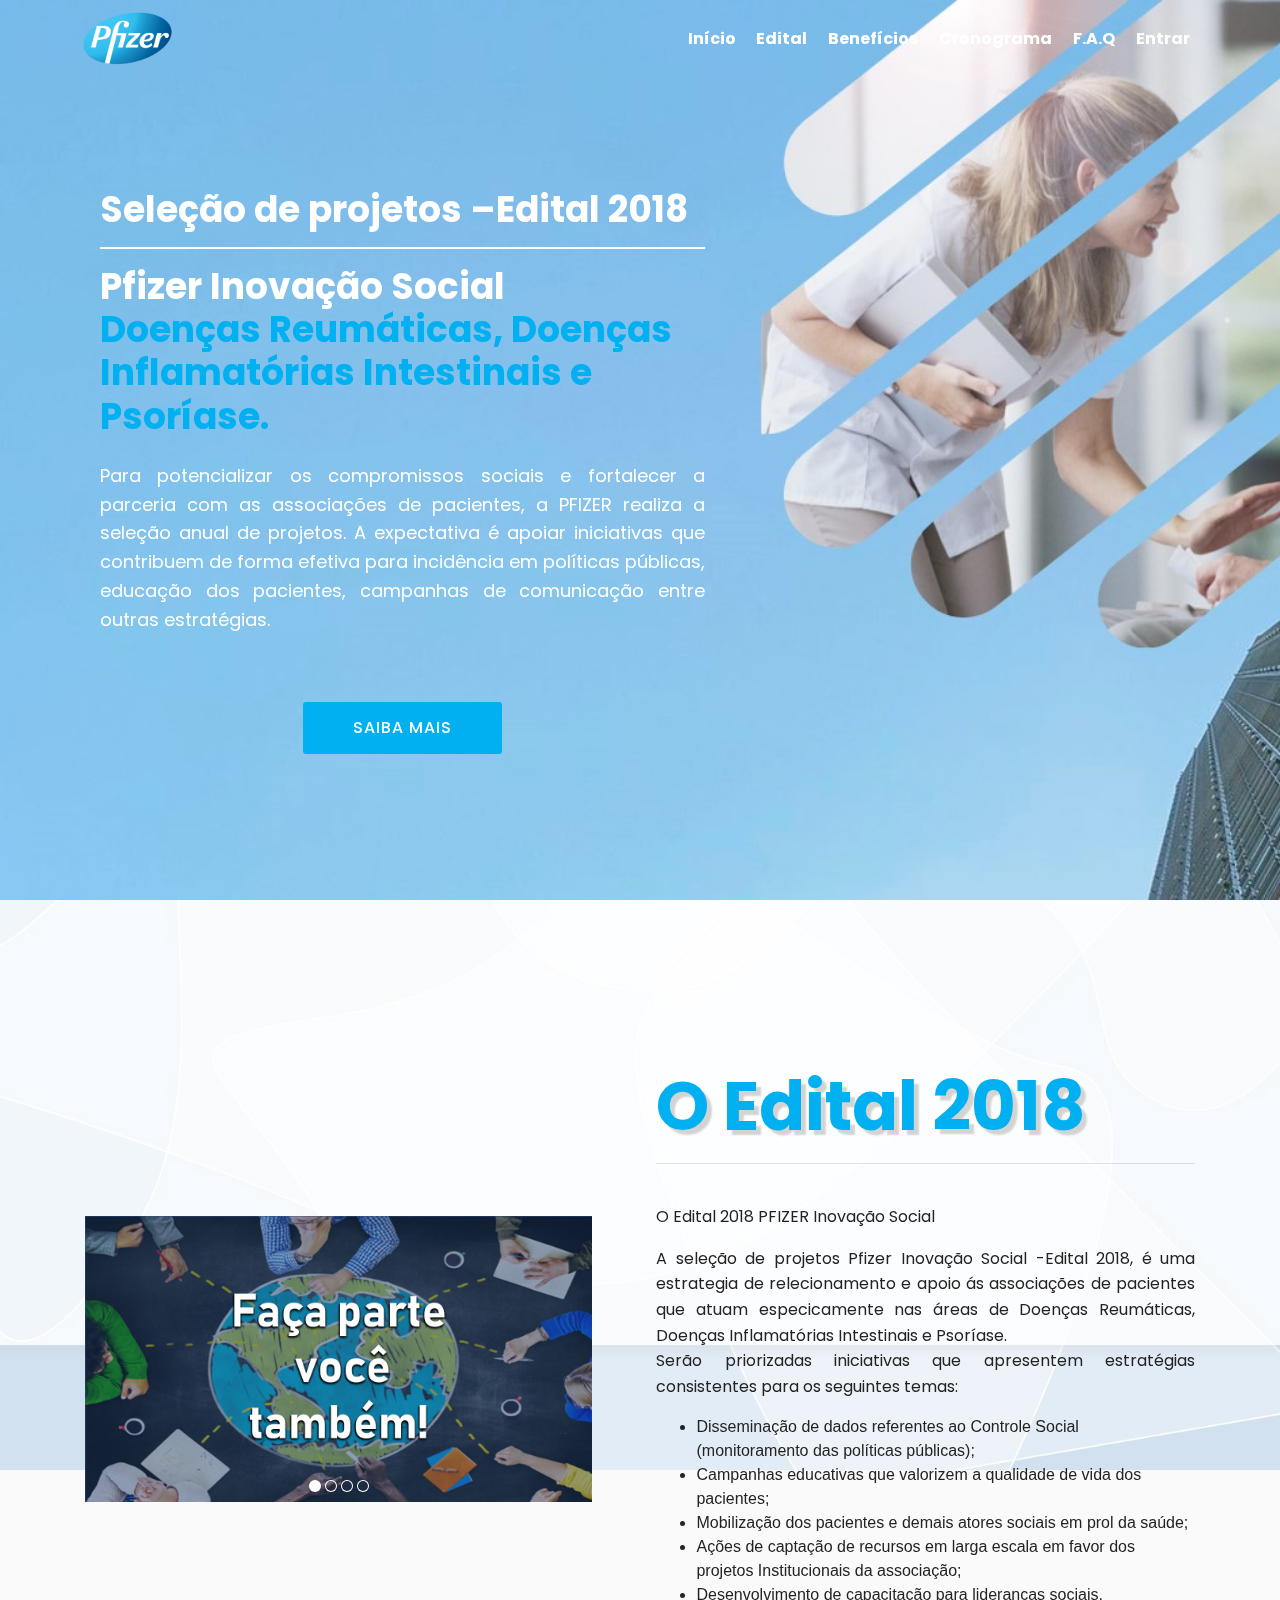
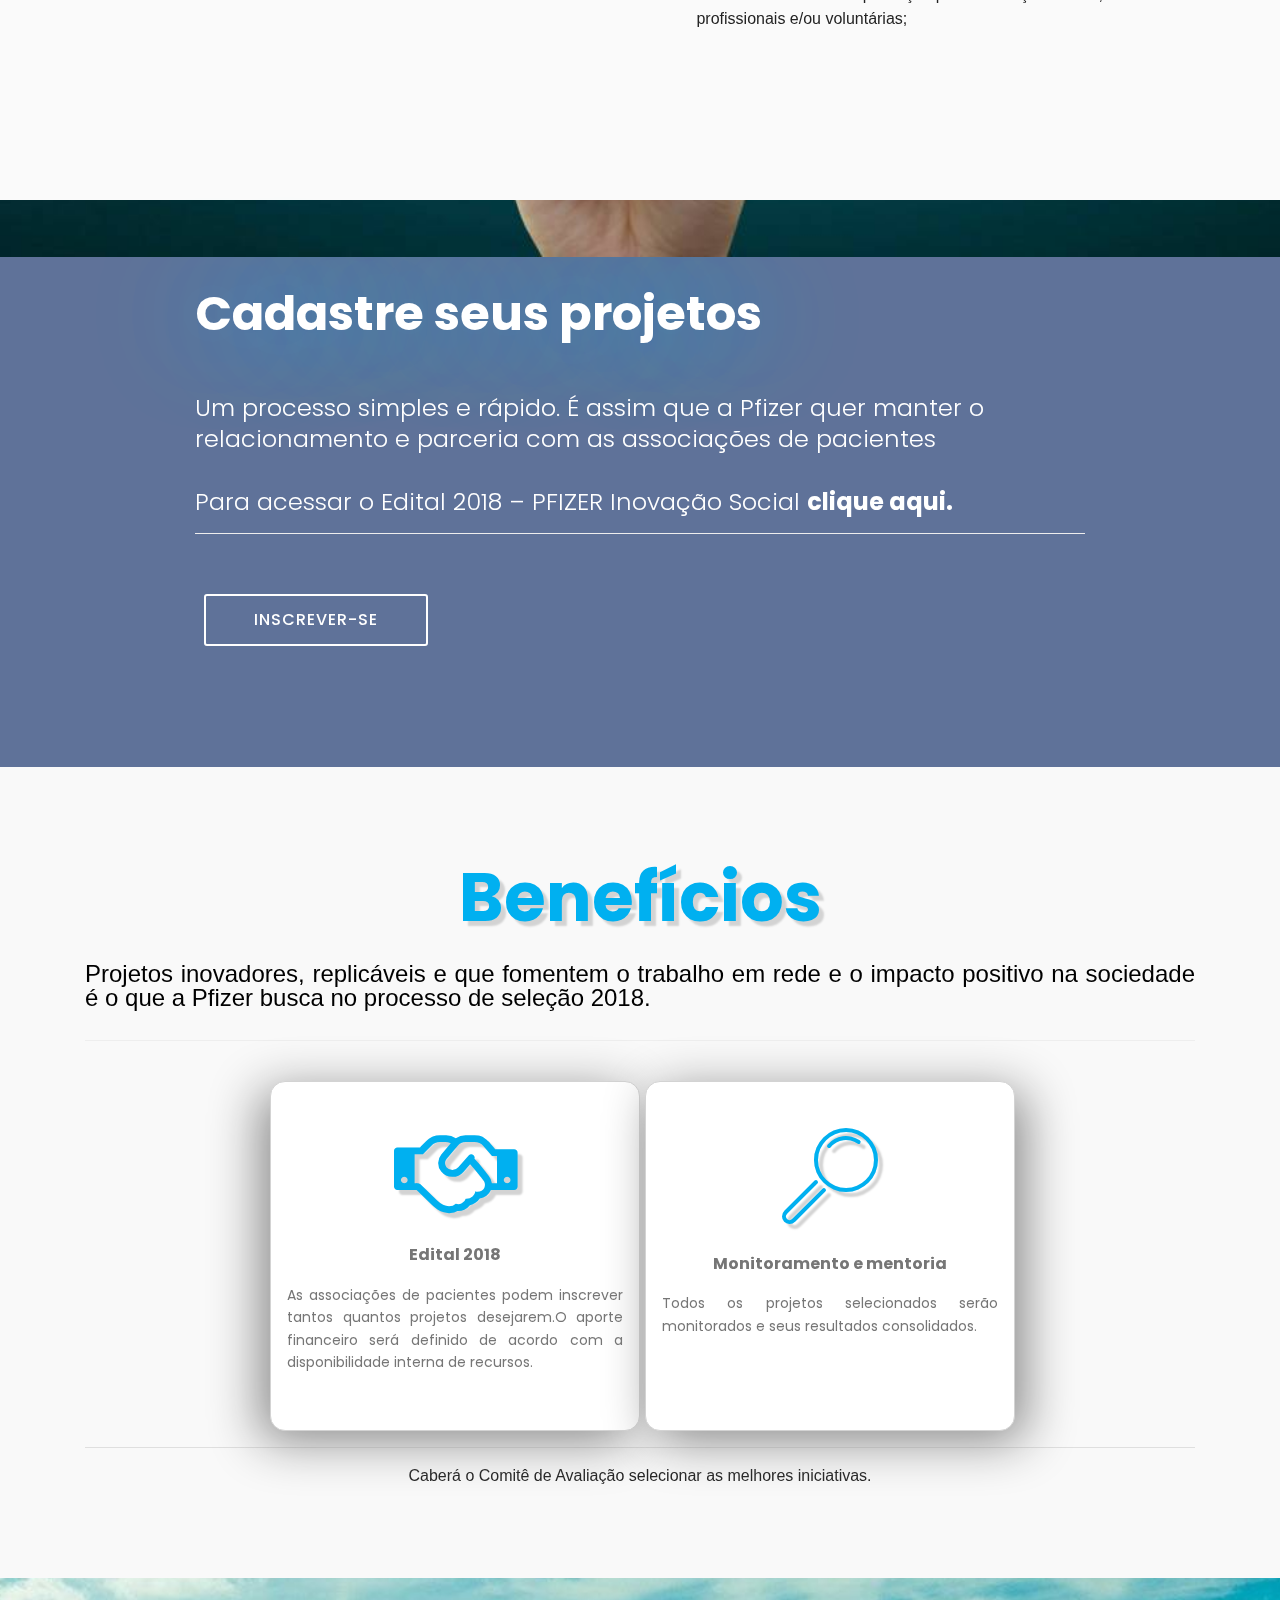
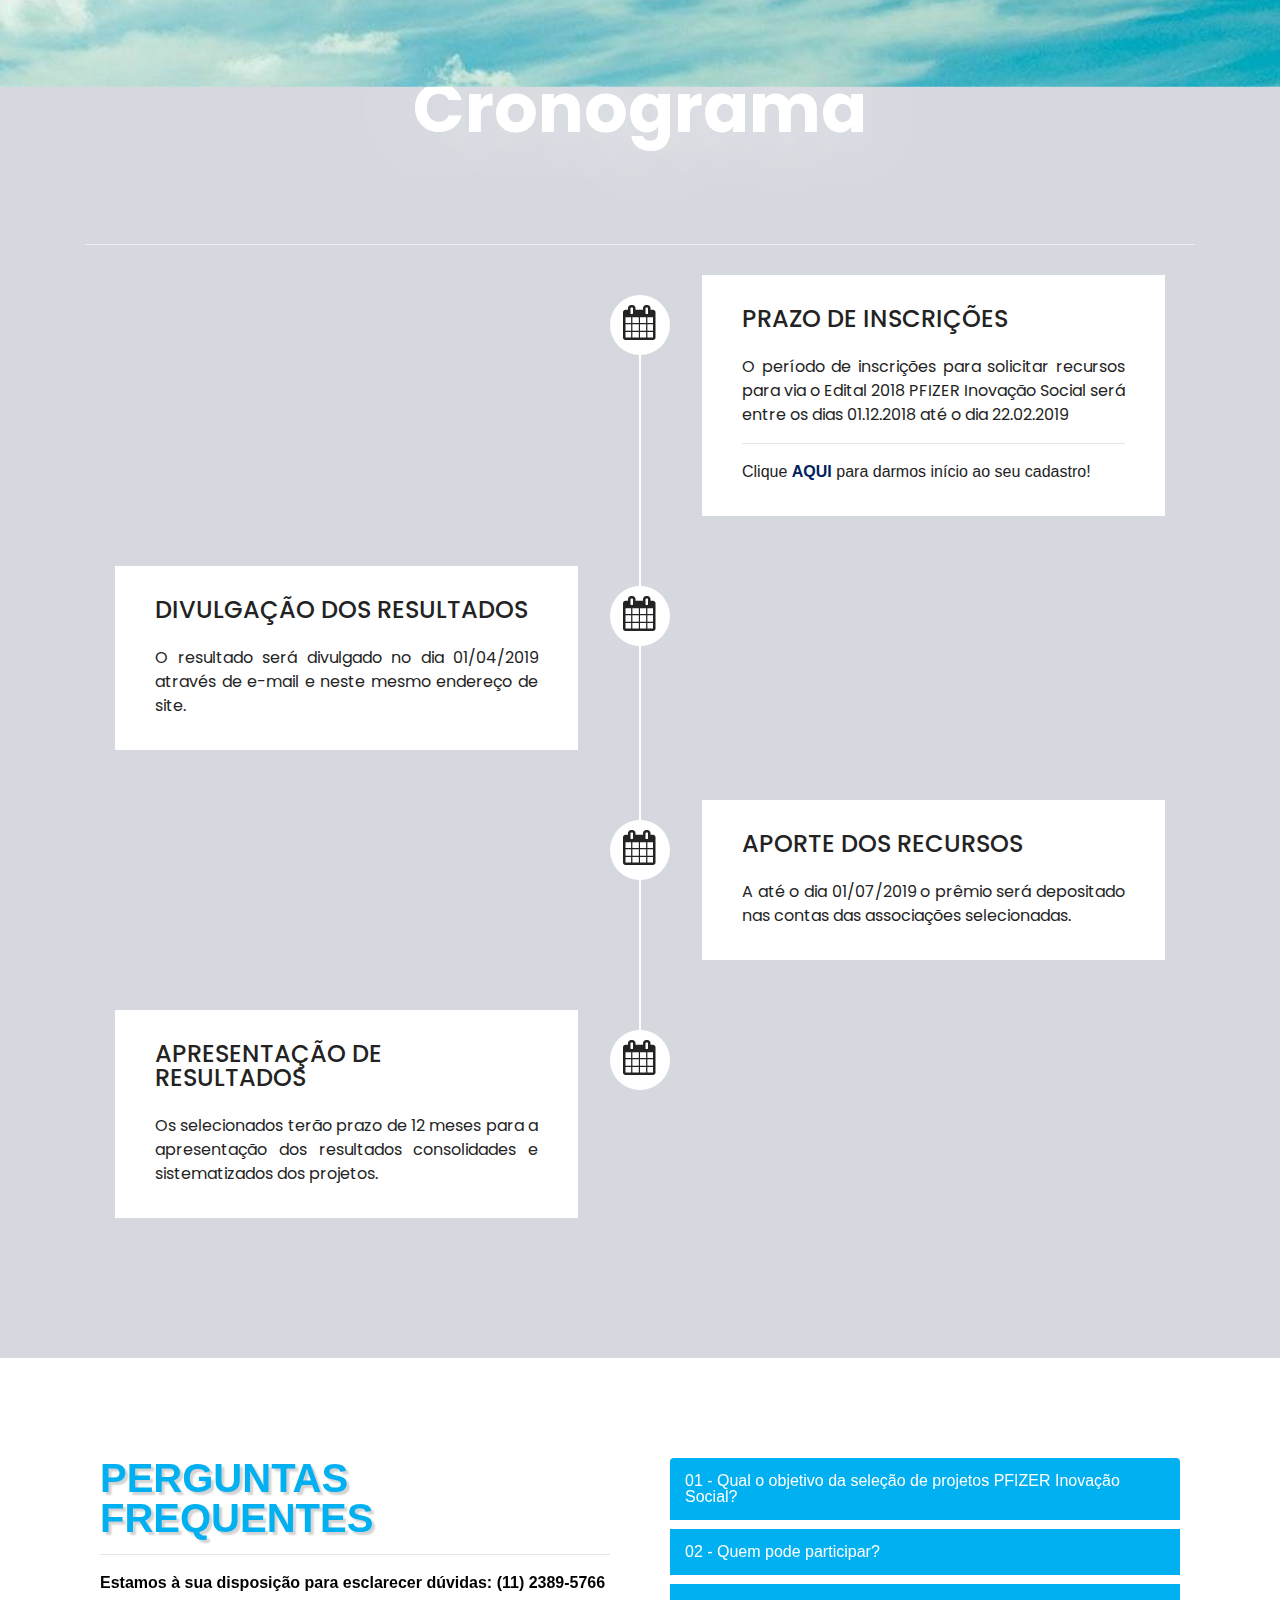
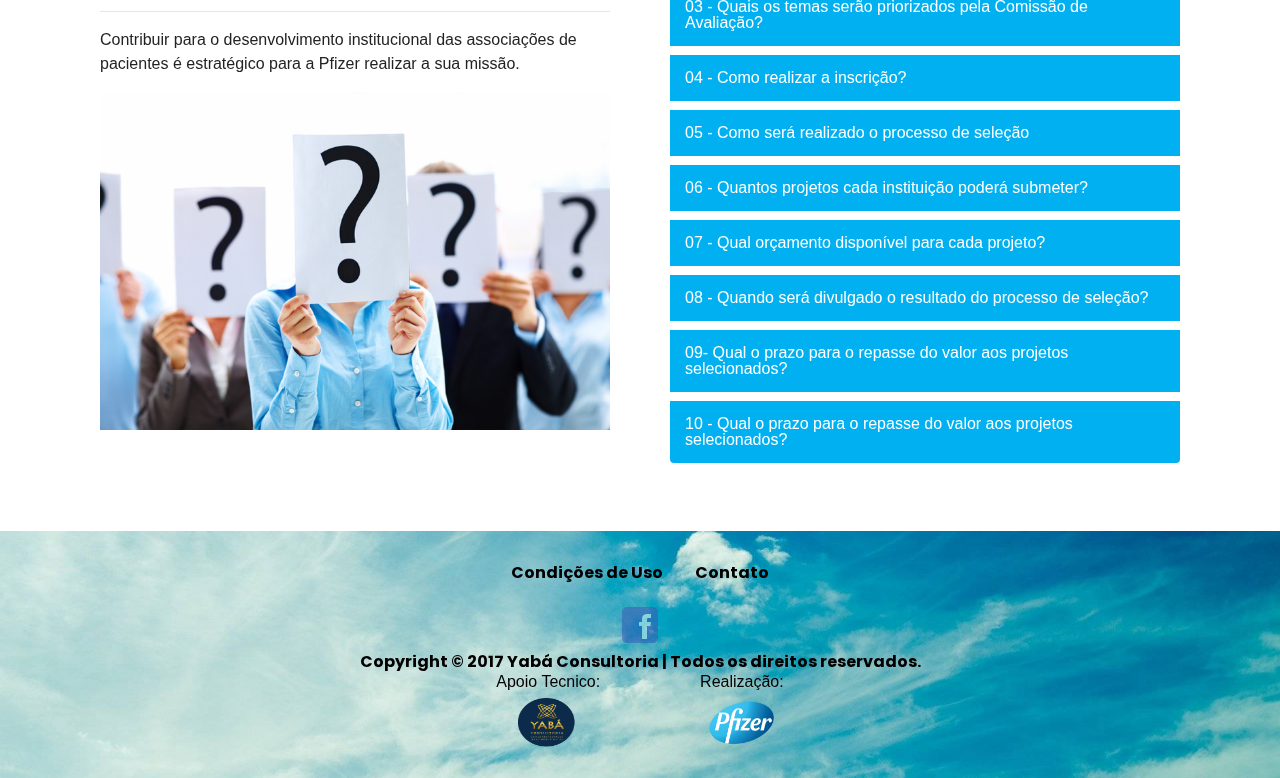
==== commit d5ed4f89: "ajustando o icone do index" ====
--- a/index.html
+++ b/index.html
@@ -69,7 +69,7 @@
                 <div class="navbar-brand">
                     <span class="navbar-logo">
                         <a href="index.html">
-                            <img src="assets/images/logoPfizerBranco.png" alt="Mobirise" title="" media-simple="true"
+                            <img src="assets/images/logo-2160x1374.png" alt="Mobirise" title="" media-simple="true"
                                 style="height: 3.8rem;">
                         </a>
                     </span>
@@ -133,7 +133,10 @@
 
 
             </div>
+            
+        
         </nav>
+        
     </section>
 
     <section class="cid-qAjMEeSorc mbr-fullscreen mbr-parallax-background" id="header2-2" data-rv-view="115">
@@ -141,6 +144,8 @@
         <div class="container align-center">
             <div class="row justify-content-md-left">
                 <div class="mbr-white col-md-7">
+                    <br>
+                    <br>
                     <h1 class="mbr-section-title mbr-bold pb-3 mbr-fonts-style display-1" style="text-align: left; font-size: 36px;">Seleção
                         de projetos –Edital 2018
                         <hr style="border: 1px solid white;">
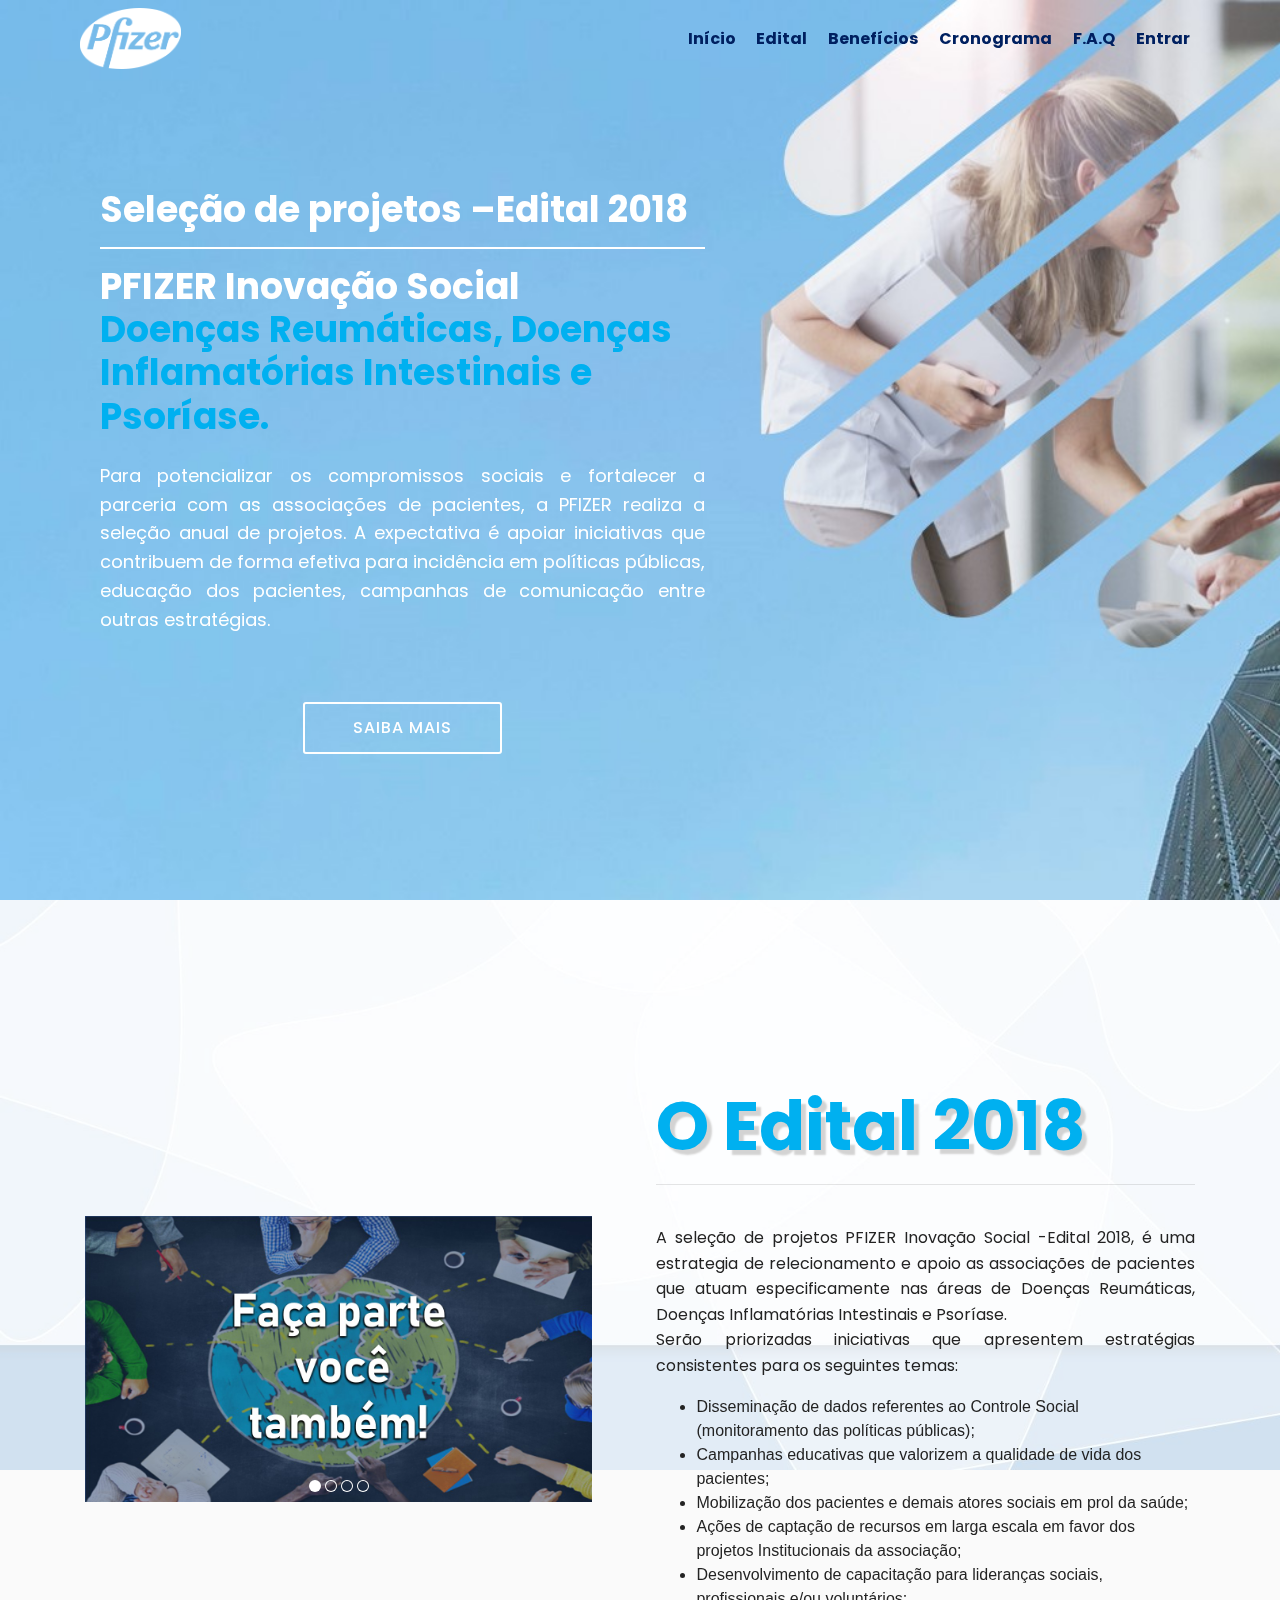
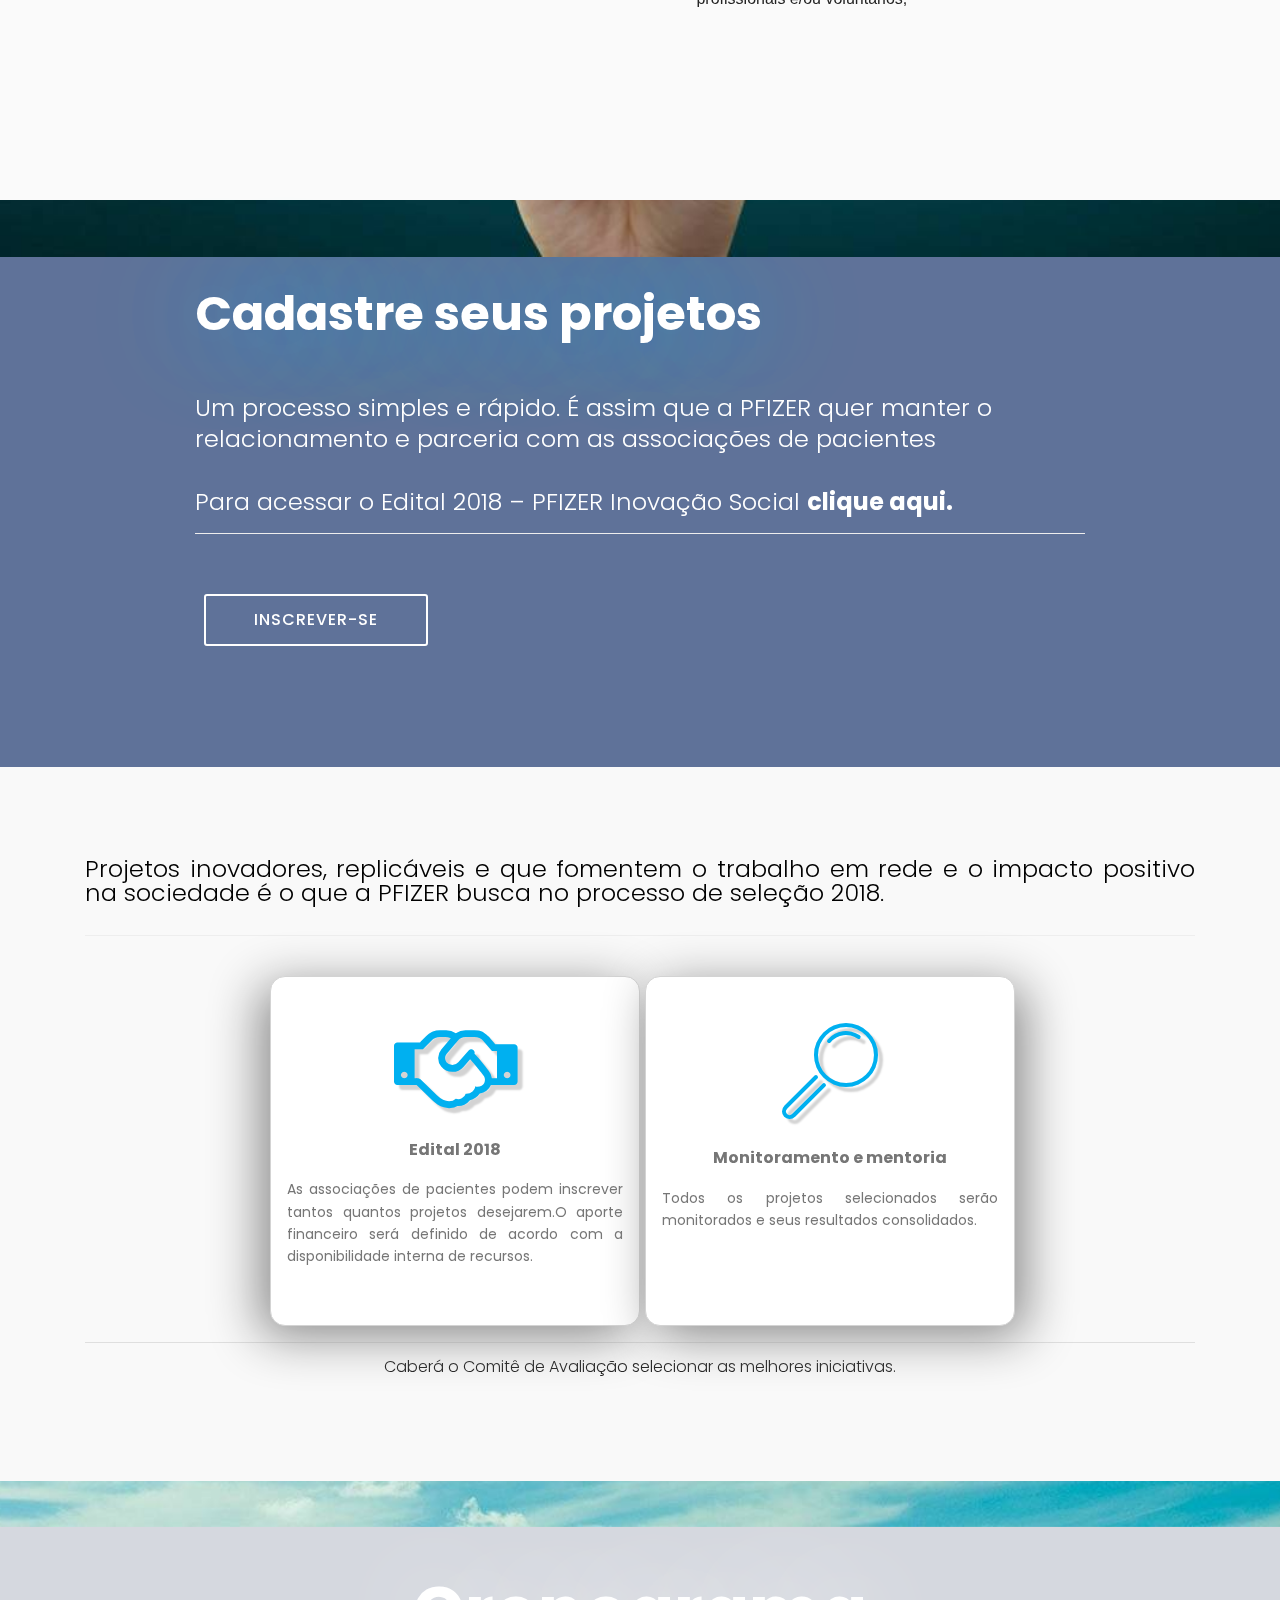
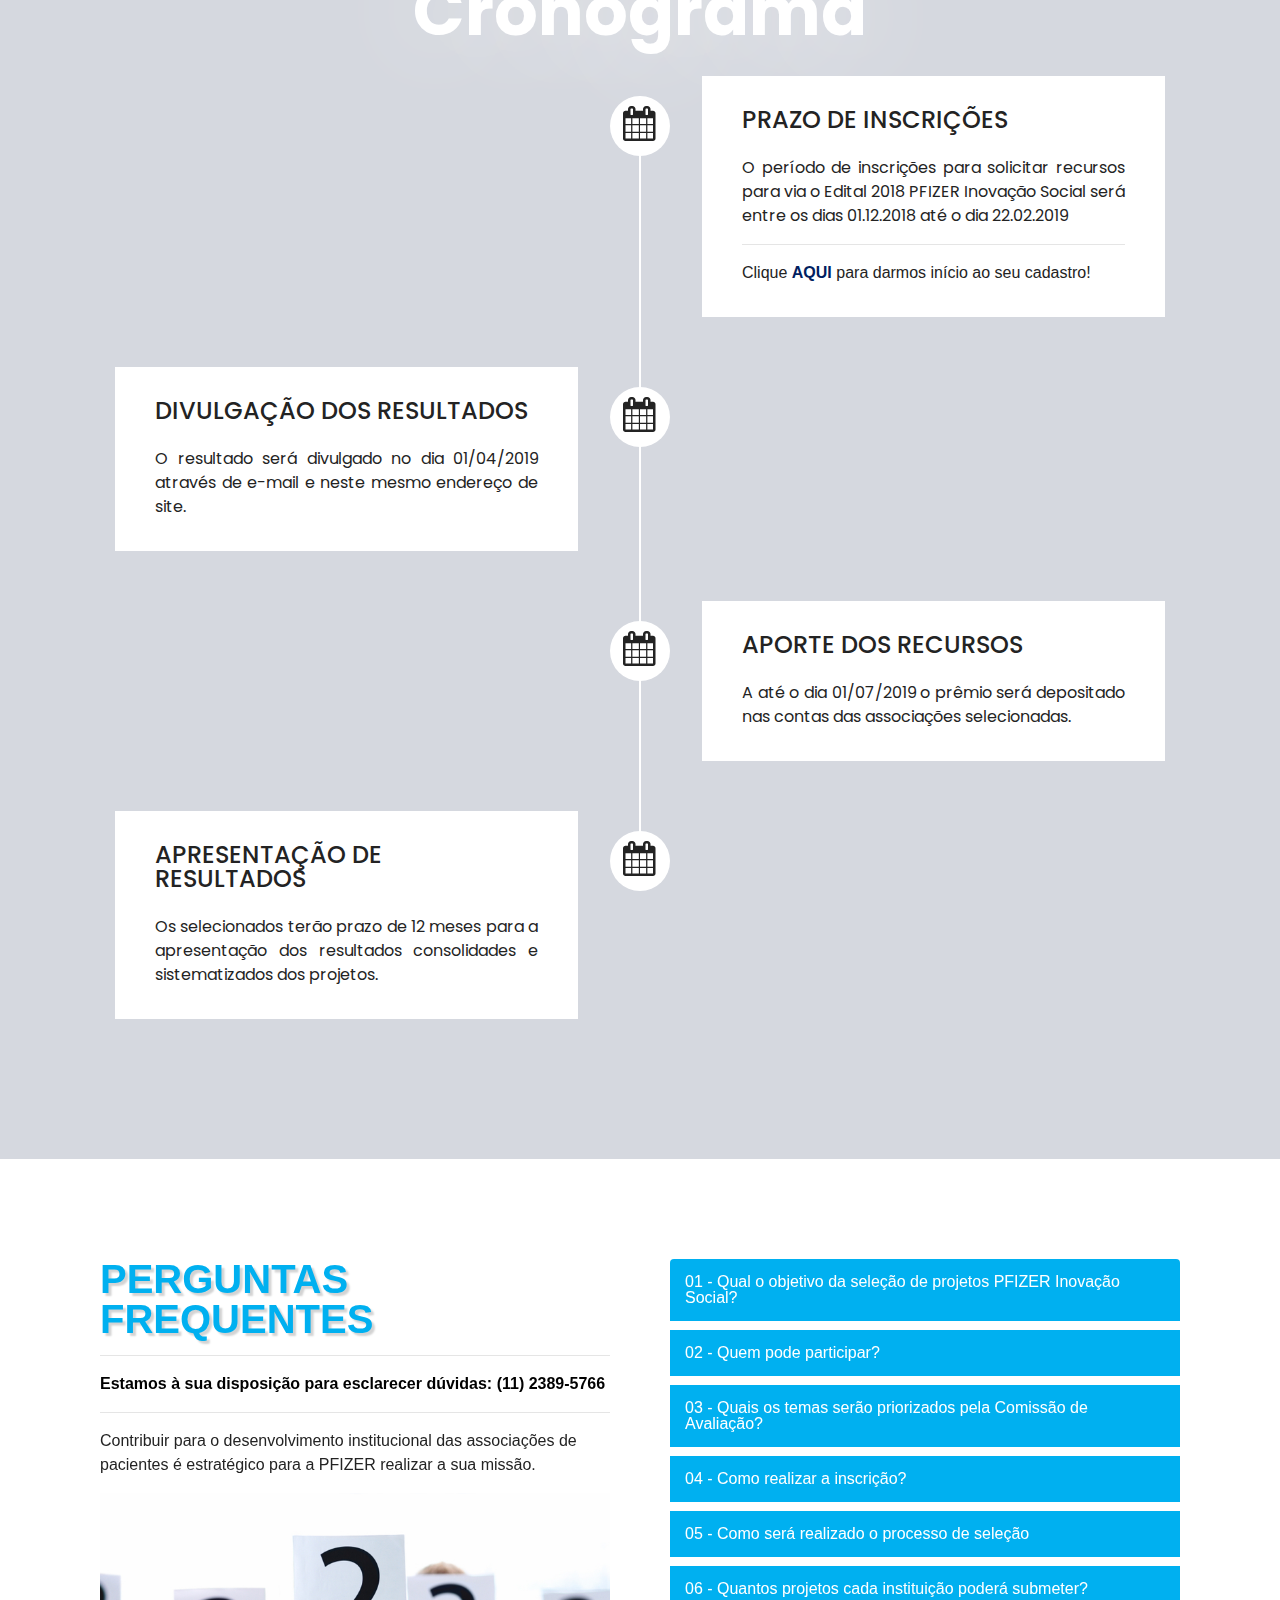
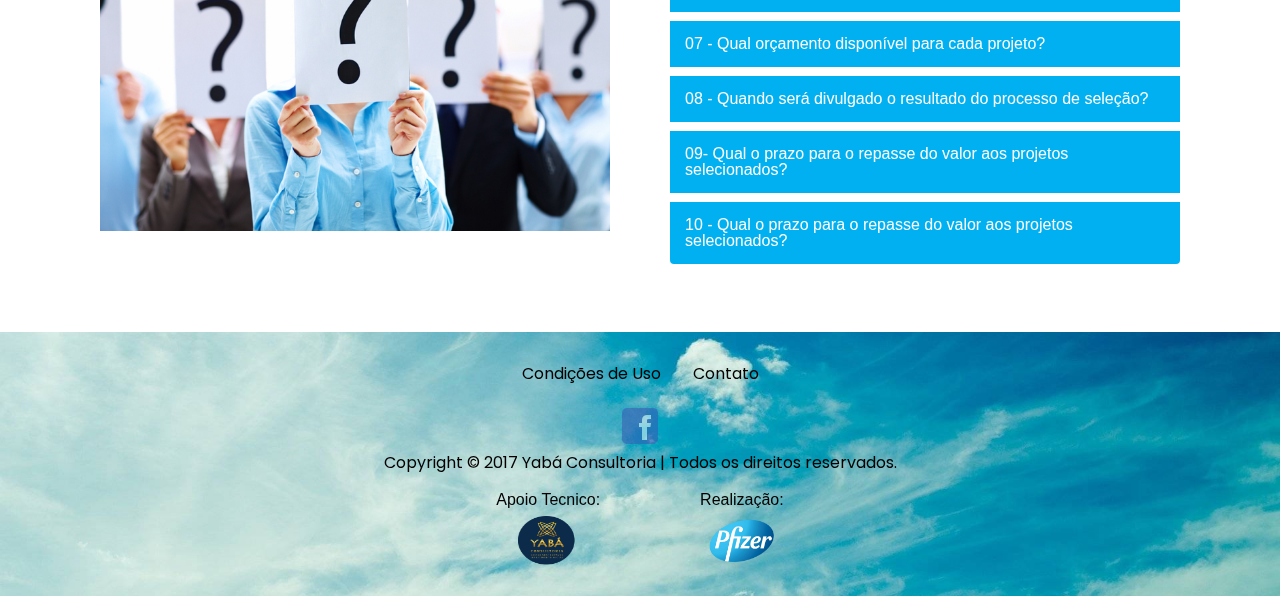
==== commit b4c35f3b: "correção de cores e fontes" ====
--- a/index.html
+++ b/index.html
@@ -9,7 +9,7 @@
     <meta name="viewport" content="width=device-width, initial-scale=1">
     <link rel="shortcut icon" href="assets/images/logo-2160x1374.png" type="image/x-icon">
     <meta name="description" content="">
-    <title>Home - Pfizer Inovação Social</title>
+    <title>Home - PFIZER Inovação Social</title>
     <link rel="stylesheet" href="assets/font-awesome/css/font-awesome.css">
     <link rel="stylesheet" href="assets/web/assets/mobirise-icons/mobirise-icons.css">
     <link rel="stylesheet" href="assets/tether/tether.min.css">
@@ -69,7 +69,7 @@
                 <div class="navbar-brand">
                     <span class="navbar-logo">
                         <a href="index.html">
-                            <img src="assets/images/logo-2160x1374.png" alt="Mobirise" title="" media-simple="true"
+                            <img src="assets/images/logoPfizerBranco.png" alt="Mobirise" title="" media-simple="true"
                                 style="height: 3.8rem;">
                         </a>
                     </span>
@@ -77,66 +77,26 @@
             </div>
             <div class="collapse navbar-collapse" id="navbarSupportedContent">
                 <ul class="navbar-nav nav-dropdown nav-center" data-app-modern-menu="true">
-                    <li class="nav-item"><a class="nav-link link text-white display-4" id="a1" href="index.html#header2-2">
+                    <li class="nav-item"><a class="nav-link link text-blue display-4" id="a1" href="index.html#header2-2">
                             <b>Início</b></a></li>
-                    <li class="nav-item"><a class="nav-link link text-white display-4" id="a2" href="index.html#header14-5">
+                    <li class="nav-item"><a class="nav-link link text-blue display-4" id="a2" href="index.html#header14-5">
                             <b>Edital</b></a></li>
-                    <li class="nav-item"><a class="nav-link link text-white display-4" id="a3" href="index.html#features1-c">
+                    <li class="nav-item"><a class="nav-link link text-blue display-4" id="a3" href="index.html#features1-c">
                             <b>Benefícios</b></a></li>
-                    <li class="nav-item"><a class="nav-link link text-white display-4" id="a4" href="index.html#timeline2-0">
+                    <li class="nav-item"><a class="nav-link link text-blue display-4" id="a4" href="index.html#timeline2-0">
                             <b>Cronograma</b></a></li>
-                    <li class="nav-item"><a class="nav-link link text-white display-4" id="a5" href="index.html#toggle1-q">
+                    <li class="nav-item"><a class="nav-link link text-blue display-4" id="a5" href="index.html#toggle1-q">
                             <b>F.A.Q</b></a></li>
-                    <li class="nav-item"><a class="nav-link link text-white display-4" id="a5" href="entrar.html">
+                    <li class="nav-item"><a class="nav-link link text-blue display-4" id="a6" href="entrar.html">
                             <b>Entrar</b></a></li>
-                    <!-- Botão antigo para pagina de login -->
-                    <!-- <li class="nav-item"><a class="nav-link link text-white display-4" data-toggle="modal" data-target="#modalLoginForm"
-                        id="a6" href="login.html">
-                        <b>Entrar</b></a></li> -->
                 </ul>
-                <!-- Inicio Modal Login-->
-                <!-- <div class="modal fade" id="modalLoginForm" tabindex="-1" role="dialog" aria-labelledby="myModalLabel"
-                aria-hidden="true">
-                <div class="modal-dialog" role="document">
-                    <div class="modal-content">
-                        <div class="modal-header text-center">
-                            <h4 class="modal-title w-100 font-weight-bold">Entrar</h4>
-                            <button type="button" class="close" data-dismiss="modal" aria-label="Close">
-                                <span aria-hidden="true">&times;</span>
-                            </button>
-                        </div>
-                        <div class="modal-body mx-3">
-                            <div class="md-form mb-5">
-                                <i class="fa fa-envelope prefix grey-text"></i>
-                                <input type="email" id="defaultForm-email" class="form-control validate">
-                                <label data-error="wrong" data-success="right" for="defaultForm-email">E-mail</label>
-                            </div>
-
-                            <div class="md-form mb-4">
-                                <i class="fa fa-lock prefix grey-text"></i>
-                                <input type="password" id="defaultForm-pass" class="form-control validate">
-                                <label data-error="wrong" data-success="right" for="defaultForm-pass">Senha</label>
-                            </div>
-
-                        </div>
-                        <div class="modal-footer d-flex justify-content-center">
-                            <button class="btn btn-default">Login</button>
-                        </div>
-                    </div>
-                </div>
-            </div> -->
-
-                <!-- <div class="text-center">
-                <a href="" class="btn btn-default btn-rounded mb-4" data-toggle="modal" data-target="#modalLoginForm">Entrar</a>
-            </div> -->
-                <!-- Fim Modal Login -->
-
-
-            </div>
-            
-        
+
+
+            </div>
+
+
         </nav>
-        
+
     </section>
 
     <section class="cid-qAjMEeSorc mbr-fullscreen mbr-parallax-background" id="header2-2" data-rv-view="115">
@@ -149,7 +109,7 @@
                     <h1 class="mbr-section-title mbr-bold pb-3 mbr-fonts-style display-1" style="text-align: left; font-size: 36px;">Seleção
                         de projetos –Edital 2018
                         <hr style="border: 1px solid white;">
-                        Pfizer Inovação Social
+                        PFIZER Inovação Social
                         <br><span style="color: #00B0F0">Doenças Reumáticas, Doenças Inflamatórias Intestinais e
                             Psoríase.​</span>
                     </h1>
@@ -165,7 +125,7 @@
 
                         <br>
                         <br></p>
-                    <div class="mbr-section-btn"><a class="btn btn-md btn-primary display-4" href="index.html#header14-5">SAIBA
+                    <div class="mbr-section-btn"><a class="btn btn-white-outline display-4" href="index.html#header14-5">SAIBA
                             MAIS</a></div>
                 </div>
             </div>
@@ -219,12 +179,9 @@
 
                     <div class="mbr-section-text  pb-3 ">
                         <p class="mbr-text align-left mbr-white mbr-fonts-style display-7" style="text-align: justify;">
-                            O Edital 2018 PFIZER Inovação Social​
-                        </p>
-                        <p class="mbr-text align-left mbr-white mbr-fonts-style display-7" style="text-align: justify;">
-                            A seleção de projetos Pfizer Inovação Social -Edital 2018, é uma estrategia de
-                            relecionamento e apoio ás associações de pacientes que atuam
-                            especicamente nas áreas de Doenças Reumáticas, Doenças Inflamatórias Intestinais e
+                            A seleção de projetos PFIZER Inovação Social -Edital 2018, é uma estrategia de
+                            relecionamento e apoio as associações de pacientes que atuam
+                            especificamente nas áreas de Doenças Reumáticas, Doenças Inflamatórias Intestinais e
                             Psoríase.
                             <br>
                             Serão priorizadas iniciativas que apresentem estratégias consistentes para os seguintes
@@ -239,21 +196,20 @@
 
                                 <li>
                                     Campanhas educativas que valorizem a qualidade de vida dos pacientes;
-
                                 </li>
 
                                 <li>
                                     Mobilização dos pacientes e demais atores sociais em prol da saúde;
-
                                 </li>
 
-
-                                <li>Ações de captação de recursos em larga escala em favor dos projetos Institucionais
+                                <li>
+                                    Ações de captação de recursos em larga escala em favor dos projetos Institucionais
                                     da associação;
                                 </li>
 
-                                <li>Desenvolvimento de capacitação para lideranças sociais, profissionais e/ou
-                                    voluntárias;
+                                <li>
+                                    Desenvolvimento de capacitação para lideranças sociais, profissionais e/ou
+                                    voluntários;
                                 </li>
                                 <!-- <li>Articulação e fortalecimento de Redes Institucionais de atendimento gratuito aos pacientes;
                                 </li> -->
@@ -277,11 +233,13 @@
                     <h2 class="align-left mbr-bold mbr-white pb-3 mbr-fonts-style display-2" style="text-shadow: 0px 0px 100px #00B0F0;">
                         Cadastre seus projetos</h2>
                     <h3 class="mbr-section-subtitle align-left mbr-light mbr-white pb-3 mbr-fonts-style display-5">Um
-                        processo simples e rápido. É assim que a Pfizer quer manter o relacionamento e parceria com as
-                        associações de pacientes<br><br>Para acessar o Edital 2018 – PFIZER Inovação Social <a href="assets/documentos/edital/Edital Prêmio Pfizer.pdf"><b
-                                style="color: #fff;">clique aqui.</b></a></h3>
-
-                    <div class="mbr-section-btn align-left py-4"><a class="btn btn-white-outline display-4" href="check-in.html">INSCREVER-SE</a></div>
+                        processo simples e rápido. É assim que a PFIZER quer manter o relacionamento e parceria com as
+                        associações de pacientes<br><br>Para acessar o Edital 2018 – PFIZER Inovação Social <a class="mbr-fonts-style"
+                            href="assets/documentos/edital/Edital Prêmio Pfizer.pdf"><b style="color: #fff;">clique
+                                aqui.</b></a></h3>
+
+                    <div class="mbr-section-btn align-left py-4"><a class="btn btn-white-outline mbr-fonts-style display-4"
+                            href="check-in.html">INSCREVER-SE</a></div>
                 </div>
             </div>
         </div>
@@ -289,17 +247,16 @@
 
     <section class="features1 cid-qAjRlS2vEX" id="features1-c" data-rv-view="139">
         <div class="container">
-            <h1 class="mbr-section-title pb-3 mbr-fonts-style display-1" style="text-align: center; padding-bottom: 50px; color: #00B0F0; text-shadow: 5px 5px 2px #D3D3D3"><b>Benefícios</b>
-            </h1>
+            <!-- <h1 class="mbr-section-title pb-3 mbr-fonts-style display-1" style="text-align: center; padding-bottom: 50px; color: #00B0F0; text-shadow: 5px 5px 2px #D3D3D3"><b>Benefícios</b>
+            </h1> -->
 
             <div class="media-container-row" style="margin-top: -30px;">
-                <h3 style="color: black; text-align: justify;">Projetos inovadores, replicáveis e que fomentem o
-                    trabalho em rede e o impacto positivo na sociedade é o que a Pfizer busca no processo de seleção
+                <h3 class="mbr-fonts-style display-5" style="color: black; text-align: justify;">
+                    Projetos inovadores, replicáveis e que fomentem o
+                    trabalho em rede e o impacto positivo na sociedade é o que a PFIZER busca no processo de seleção
                     2018.</h3>
             </div>
             <div class="media-container-row">
-
-
                 <div class="card p-3 col-12 col-md-6 col-lg-4" style="background-color: white; border-radius: 15px 15px; border: 1px solid #D3D3D3; margin-left: 5px; margin-top: 10px; box-shadow: -10px 10px 50px #888888; height: 350px;">
                     <div class="card-img pb-3">
                         <span class="mbr-iconfont fa-handshake-o fa" media-simple="true" style="text-shadow: 5px 5px 2px #D3D3D3; color: #00B0F0; "></span>
@@ -312,7 +269,6 @@
                             O aporte financeiro será definido de acordo com a disponibilidade interna de recursos.
                         </p>
                     </div>
-
                 </div>
 
                 <div class="card p-3 col-12 col-md-6 col-lg-4" style="background-color: white; border-radius: 15px 15px; border: 1px solid #D3D3D3; margin-left: 5px; margin-top: 10px; box-shadow: 10px 10px 50px #888888; height: 350px;">
@@ -321,7 +277,6 @@
                         <p class="mbr-text mbr-fonts-style display-7" style="text-align: center; font-size: 16px; color: 002060; font-weight: bold;">
                             <br>
                             Monitoramento e mentoria​
-
                         </p>
                         <p class="mbr-text mbr-fonts-style display-7" style="text-align: justify; font-size: 14px;">
                             Todos os projetos selecionados serão monitorados e seus resultados consolidados.
@@ -333,9 +288,9 @@
 
 
             </div>
-
             <hr>
-            <center>Caberá o Comitê de Avaliação selecionar as melhores iniciativas.</center>
+            <p class="mbr-fonts-style display-4 align-center"> Caberá o Comitê de Avaliação selecionar as melhores
+                iniciativas. </p>
 
         </div>
 
@@ -348,11 +303,9 @@
         </div>
 
         <div class="container align-center">
-            <h1 class="mbr-section-title pb-3 mbr-fonts-style display-1" style="text-align: center; padding-bottom: 50px; color: #fff; text-shadow: 0px 0px 100px #fff;"><b>Cronograma</b>
+            <h1 class="mbr-section-title pb-3 mbr-fonts-style display-1" style="text-align: center; padding-bottom: 50px; color: #fff; text-shadow: 0px 0px 100px #fff;">
+                <b>Cronograma</b>
             </h1>
-            <h3 class="mbr-section-subtitle pb-5 mbr-fonts-style display-5">
-
-            </h3>
 
             <div class="container timelines-container" mbri-timelines="">
                 <div class="row timeline-element reverse separline">
@@ -440,15 +393,18 @@
             <div class="row">
 
                 <div class="col-md-6 col-sm-6 col-xs-6" style="margin-top: 40px;">
-                    <h1 style="color: black; text-align: left; color: #00B0F0; text-shadow: 3px 3px 2px #D3D3D3"><b>PERGUNTAS
-                            FREQUENTES</b></h1>
+                    <h1 class="mbr-fonts-style" style="color: black; text-align: left; color: #00B0F0; text-shadow: 3px 3px 2px #D3D3D3">
+                        <b>PERGUNTAS FREQUENTES</b>
+                    </h1>
                     <hr>
-                    <p style="text-align: justify; color: black;">
-                        <b>Estamos à sua disposição para esclarecer dúvidas: (11) 2389-5766</b></p>
-                    <p style="text-align: justify;">
+                    <p class="mbr-fonts-style" style="text-align: justify; color: black;">
+                        <b>Estamos à sua disposição para esclarecer dúvidas: (11) 2389-5766</b>
+                    </p>
+                    <p class="mbr-fonts-style" style="text-align: justify;">
                         <hr>
                         Contribuir para o desenvolvimento institucional das associações de pacientes é estratégico
-                        para a Pfizer realizar a sua missão.</p>
+                        para a PFIZER realizar a sua missão.
+                    </p>
 
                     <img src="assets/images/help.jpg" style="width: 100%;">
                 </div>
@@ -457,15 +413,15 @@
 
                     <div class="panel-group" id="accordion">
                         <div class="panel panel-default">
-                            <div class="panel-heading">
+                            <div class="panel-heading mbr-fonts-style">
                                 <h4 class="panel-title">
                                     <a data-toggle="collapse" data-parent="#accordion" href="#collapse1">01 - Qual o
                                         objetivo da seleção de projetos PFIZER Inovação Social?​</a>
                                 </h4>
                             </div>
                             <div id="collapse1" class="panel-collapse collapse in">
-                                <div class="panel-body custom-text-justify-toggle">
-                                    Alinhada às estratégias e compromissos sociais da Pfizer, o Edital 2018 PFIZER
+                                <div class="panel-body custom-text-justify-toggle mbr-fonts-style">
+                                    Alinhada às estratégias e compromissos sociais da PFIZER, o Edital 2018 PFIZER
                                     Inovação Social destina-se à seleção de projetos desenvolvidos por associações de
                                     pacientes que atuam na difusão de conhecimento, advocacy, comunicação e outras
                                     estratégias nas áreas de Doenças Reumáticas, Doenças Inflamatórias Intestinais e
@@ -625,7 +581,7 @@
                             </div>
                             <div id="collapse10" class="panel-collapse collapse in">
                                 <div class="panel-body custom-text-justify-toggle">
-                                    Vencida a etapa de seleção, a Pfizer iniciará os trâmites operacionais internos e o
+                                    Vencida a etapa de seleção, a PFIZER iniciará os trâmites operacionais internos e o
                                     aporte financeiro se dará até 60 dias após a divulgação dos resultados, ou seja,
                                     01/07/19​
                                 </div>
@@ -646,7 +602,7 @@
 
                                     Mensalmente as associações de pacientes ​deverão apresentar os resultados parciais
                                     em formato pré-definido com a
-                                    Pfizer.
+                                    PFIZER.
                                     No final do período deverá ser apresentado um relatório detalhado sobre a
                                     experiência,
                                     contendo:
@@ -685,11 +641,11 @@
                 <div class="row">
                     <ul class="foot-menu">
                         <li class="foot-menu-item mbr-fonts-style display-7">
-                            <a class="text-black mbr-bold" href="http://www.pfizer.com.br/condi%C3%A7%C3%B5es-de-uso"
+                            <a class="text-black " href="http://www.pfizer.com.br/condi%C3%A7%C3%B5es-de-uso"
                                 target="_blank">Condições de Uso</a>
                         </li>
                         <li class="foot-menu-item mbr-fonts-style display-7">
-                            <a class="text-black mbr-bold" href="http://www.pfizer.com.br/entre-em-contato" target="_blank">Contato</a>
+                            <a class="text-black " href="http://www.pfizer.com.br/entre-em-contato" target="_blank">Contato</a>
                         </li>
                     </ul>
                 </div>
@@ -713,7 +669,7 @@
                     </div>
                 </div>
                 <div class="row row-copirayt">
-                    <p class="mbr-text mbr-bold mb-0 mbr-fonts-style mbr-black display-7">
+                    <p class="mbr-text mbr-fonts-style mbr-black display-7">
                         Copyright © 2017 Yabá Consultoria | Todos os direitos reservados.
                     </p>
                 </div>
--- a/assets/mobirise/css/mbr-additional.css
+++ b/assets/mobirise/css/mbr-additional.css
@@ -485,6 +485,10 @@
 .text-black {
   color: rgb(0, 0, 0) !important;
 }
+
+.text-blue{
+  color: #002060 !important;
+}
 .text-custom {
   color: white !important;
 }
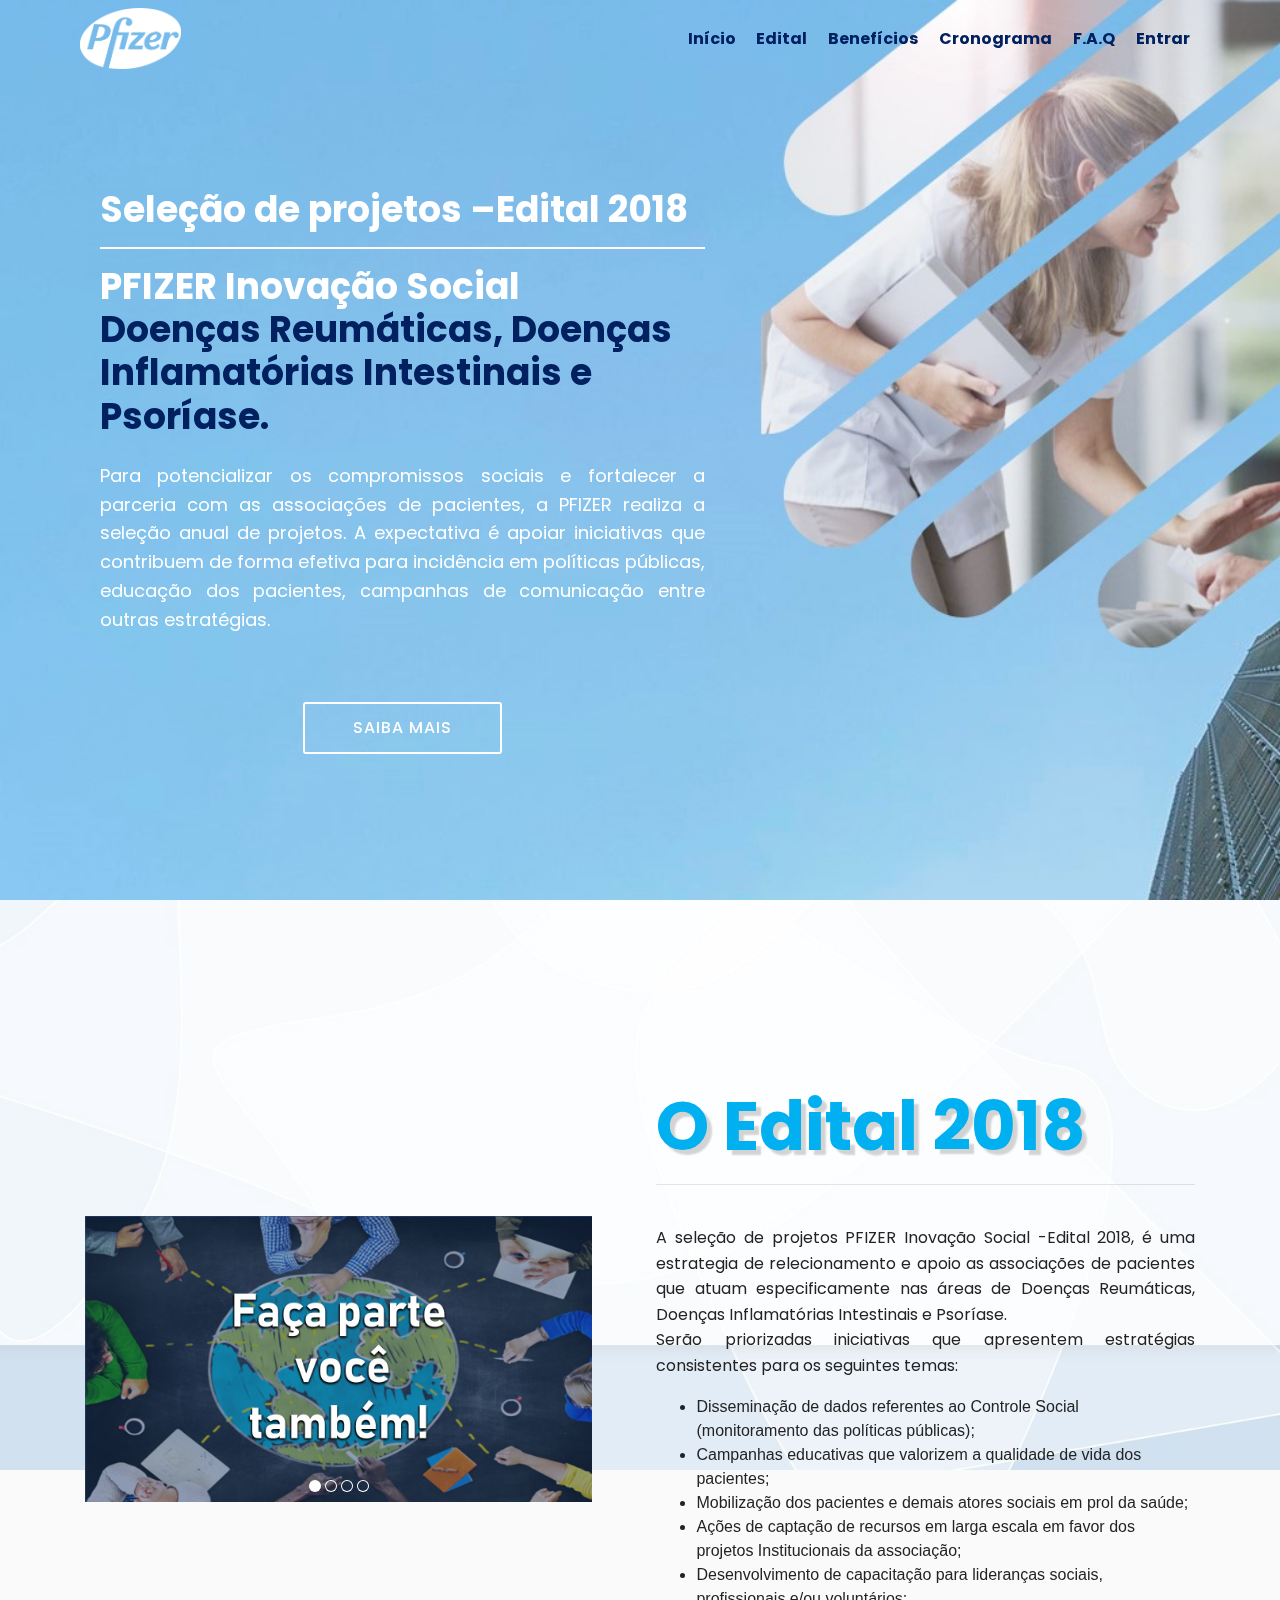
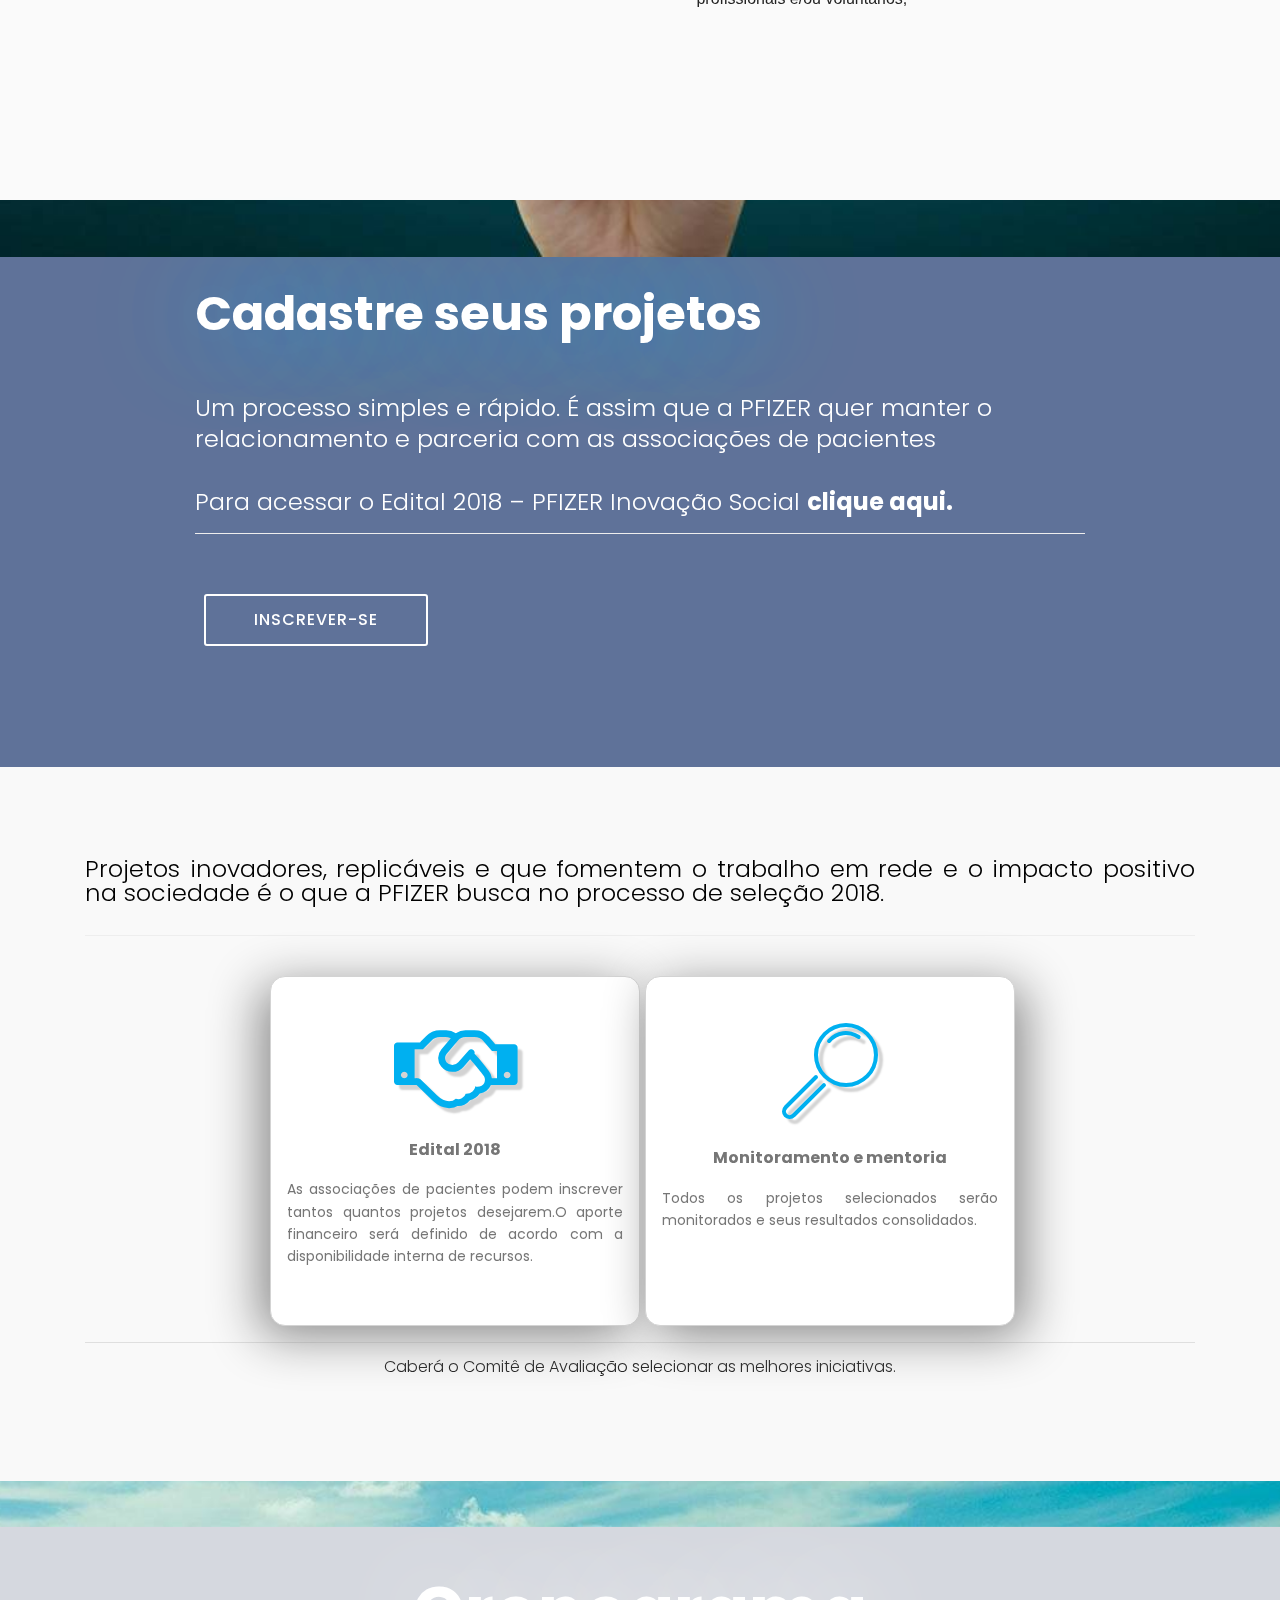
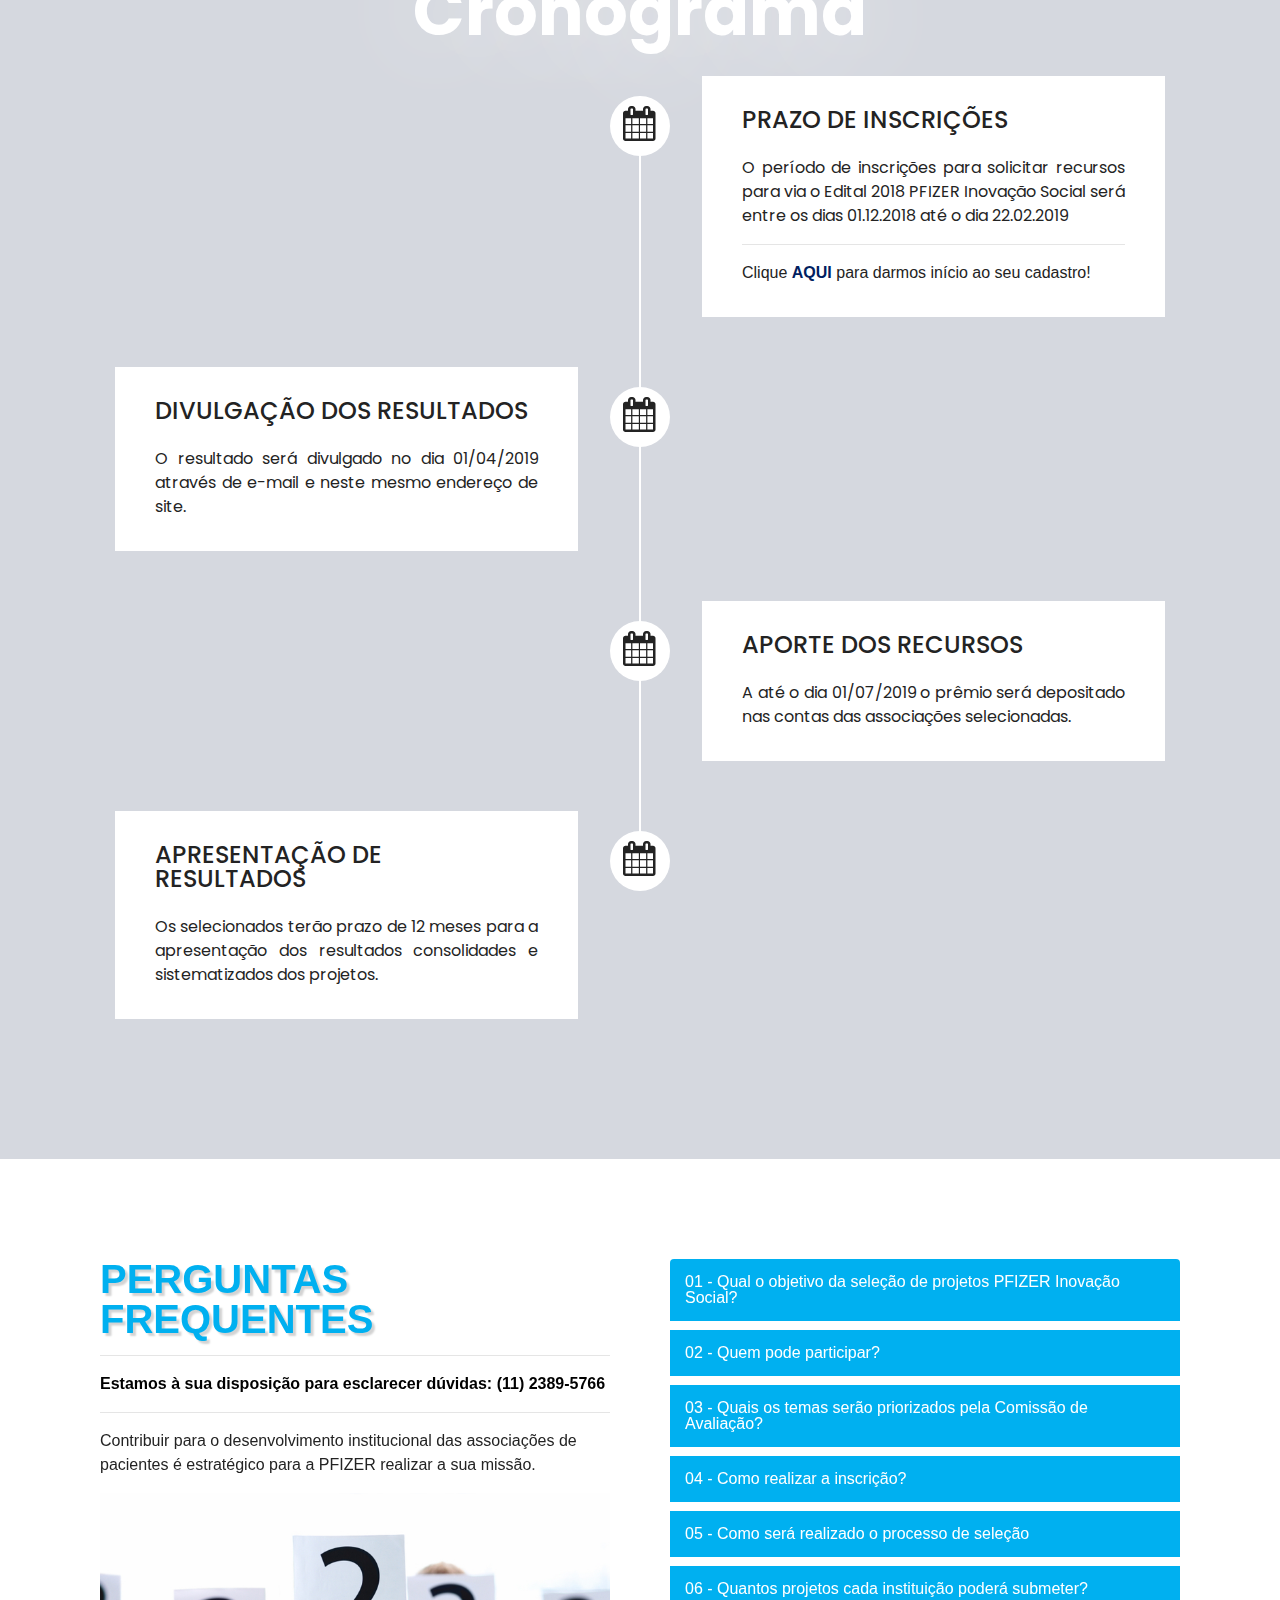
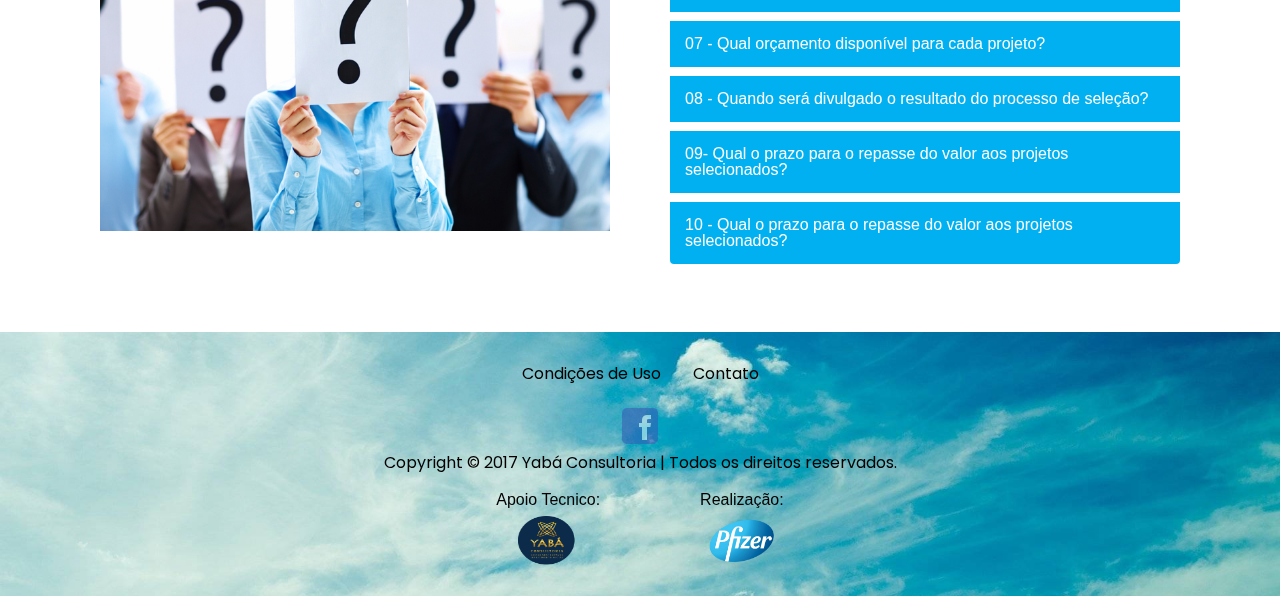
==== commit bc325587: "Alteração da cor da fonte no index" ====
--- a/index.html
+++ b/index.html
@@ -90,11 +90,7 @@
                     <li class="nav-item"><a class="nav-link link text-blue display-4" id="a6" href="entrar.html">
                             <b>Entrar</b></a></li>
                 </ul>
-
-
-            </div>
-
-
+            </div>
         </nav>
 
     </section>
@@ -110,7 +106,7 @@
                         de projetos –Edital 2018
                         <hr style="border: 1px solid white;">
                         PFIZER Inovação Social
-                        <br><span style="color: #00B0F0">Doenças Reumáticas, Doenças Inflamatórias Intestinais e
+                        <br><span style="color: #002060">Doenças Reumáticas, Doenças Inflamatórias Intestinais e
                             Psoríase.​</span>
                     </h1>
 
@@ -235,7 +231,7 @@
                     <h3 class="mbr-section-subtitle align-left mbr-light mbr-white pb-3 mbr-fonts-style display-5">Um
                         processo simples e rápido. É assim que a PFIZER quer manter o relacionamento e parceria com as
                         associações de pacientes<br><br>Para acessar o Edital 2018 – PFIZER Inovação Social <a class="mbr-fonts-style"
-                            href="assets/documentos/edital/Edital Prêmio Pfizer.pdf"><b style="color: #fff;">clique
+                            href="assets/documentos/edital/EditalPFIZER2018.pdf"><b style="color: #fff;">clique
                                 aqui.</b></a></h3>
 
                     <div class="mbr-section-btn align-left py-4"><a class="btn btn-white-outline mbr-fonts-style display-4"
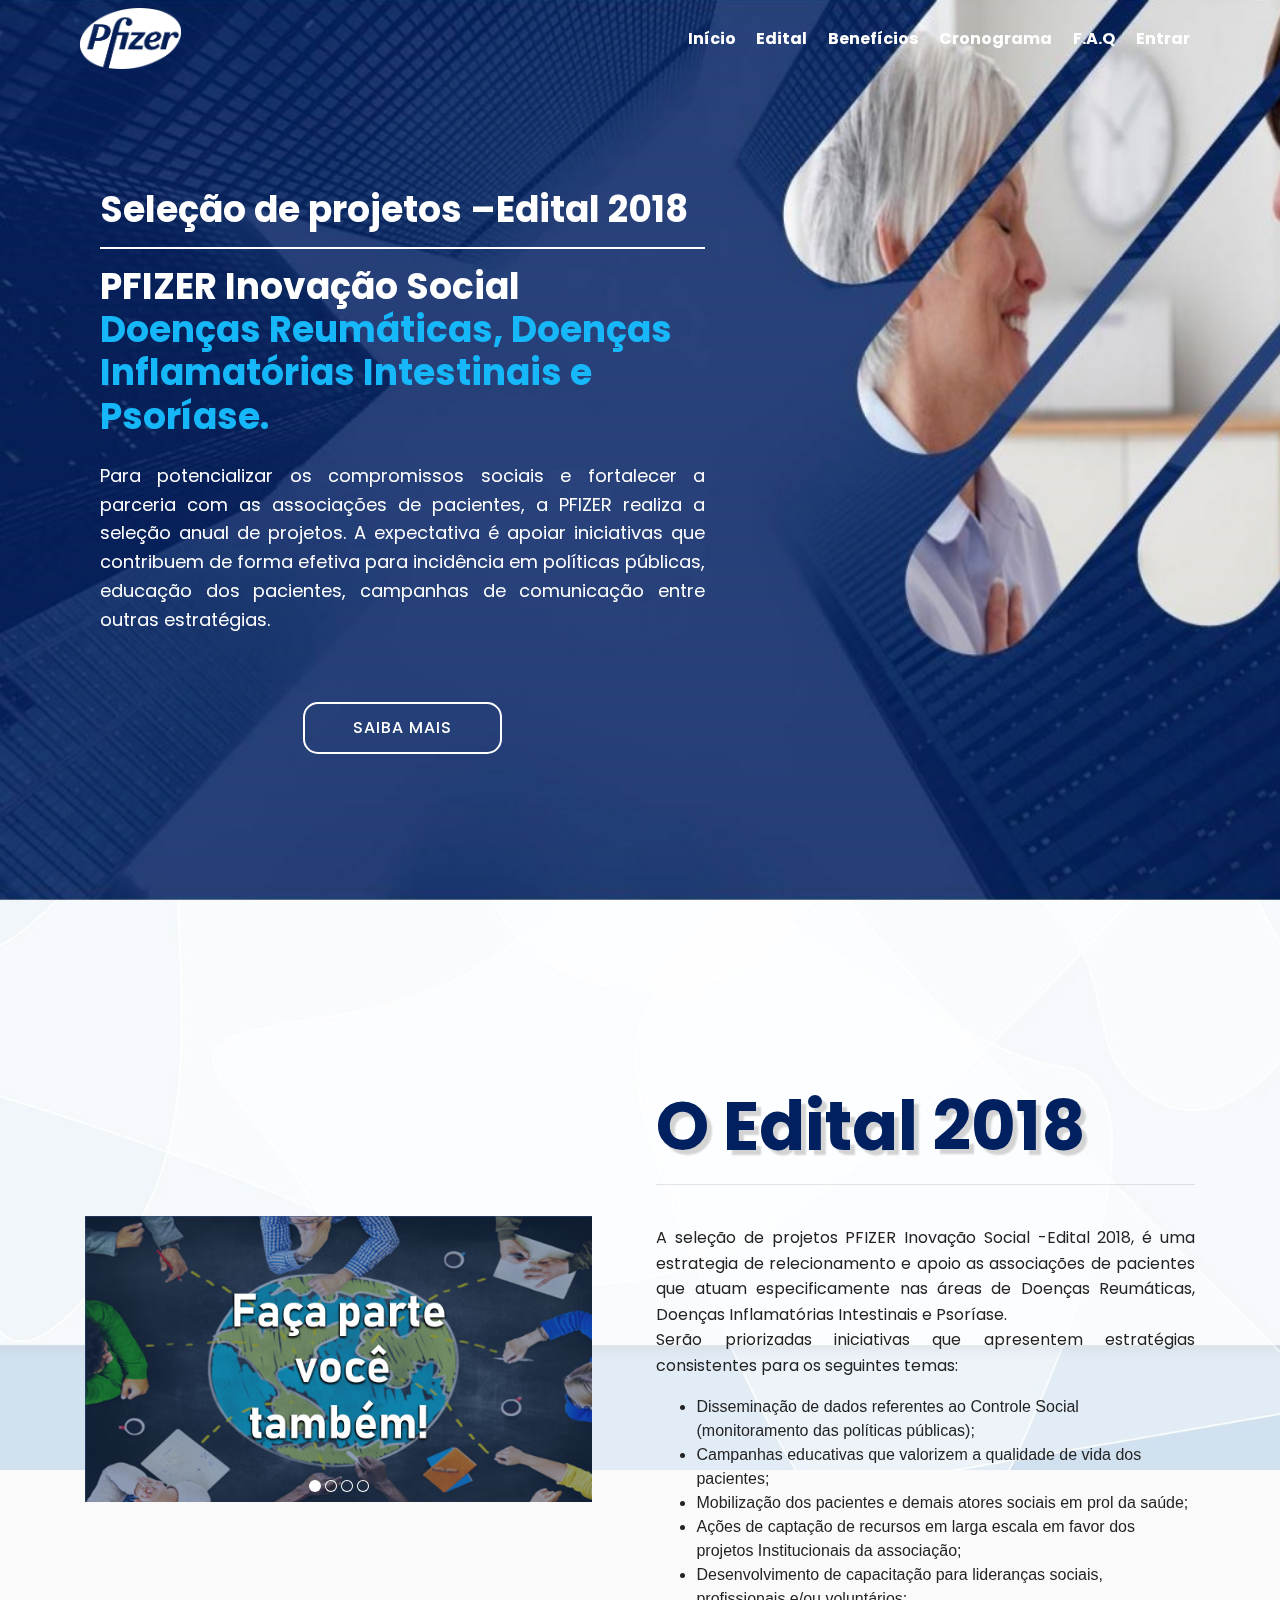
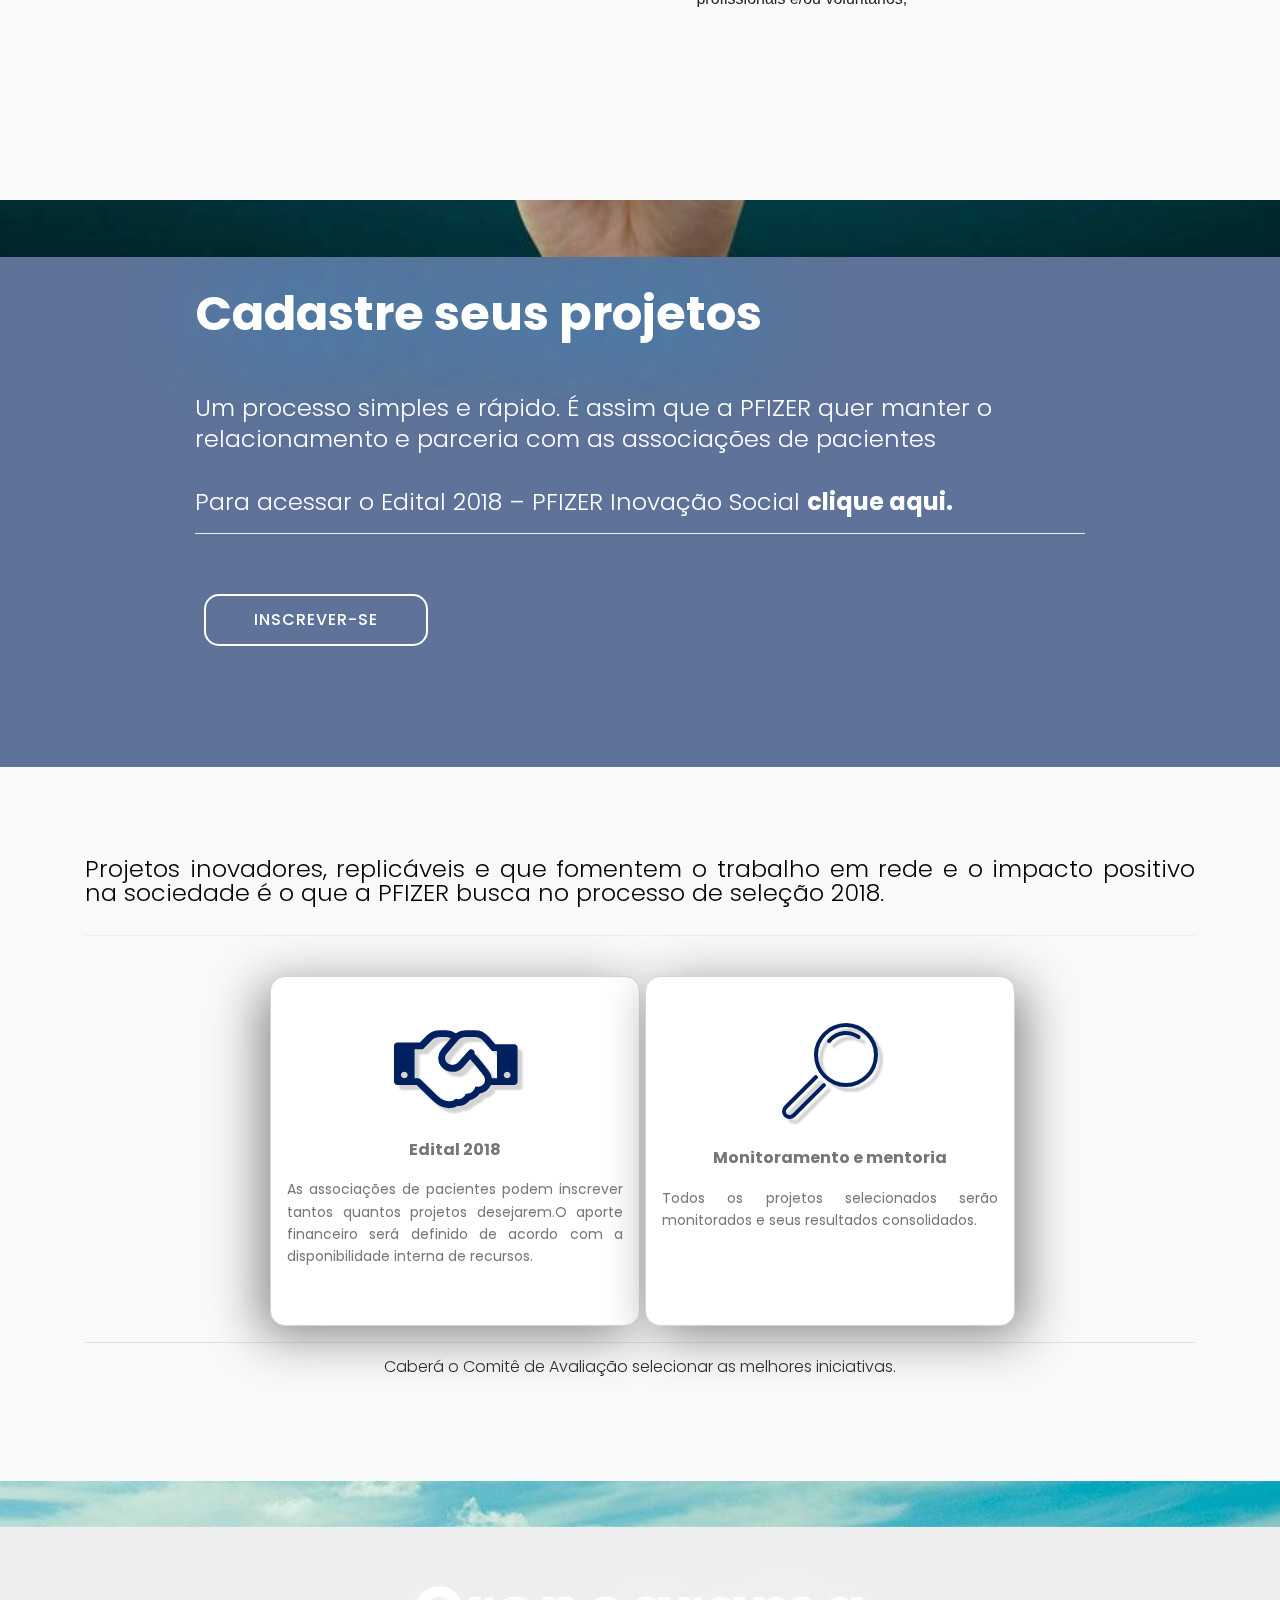
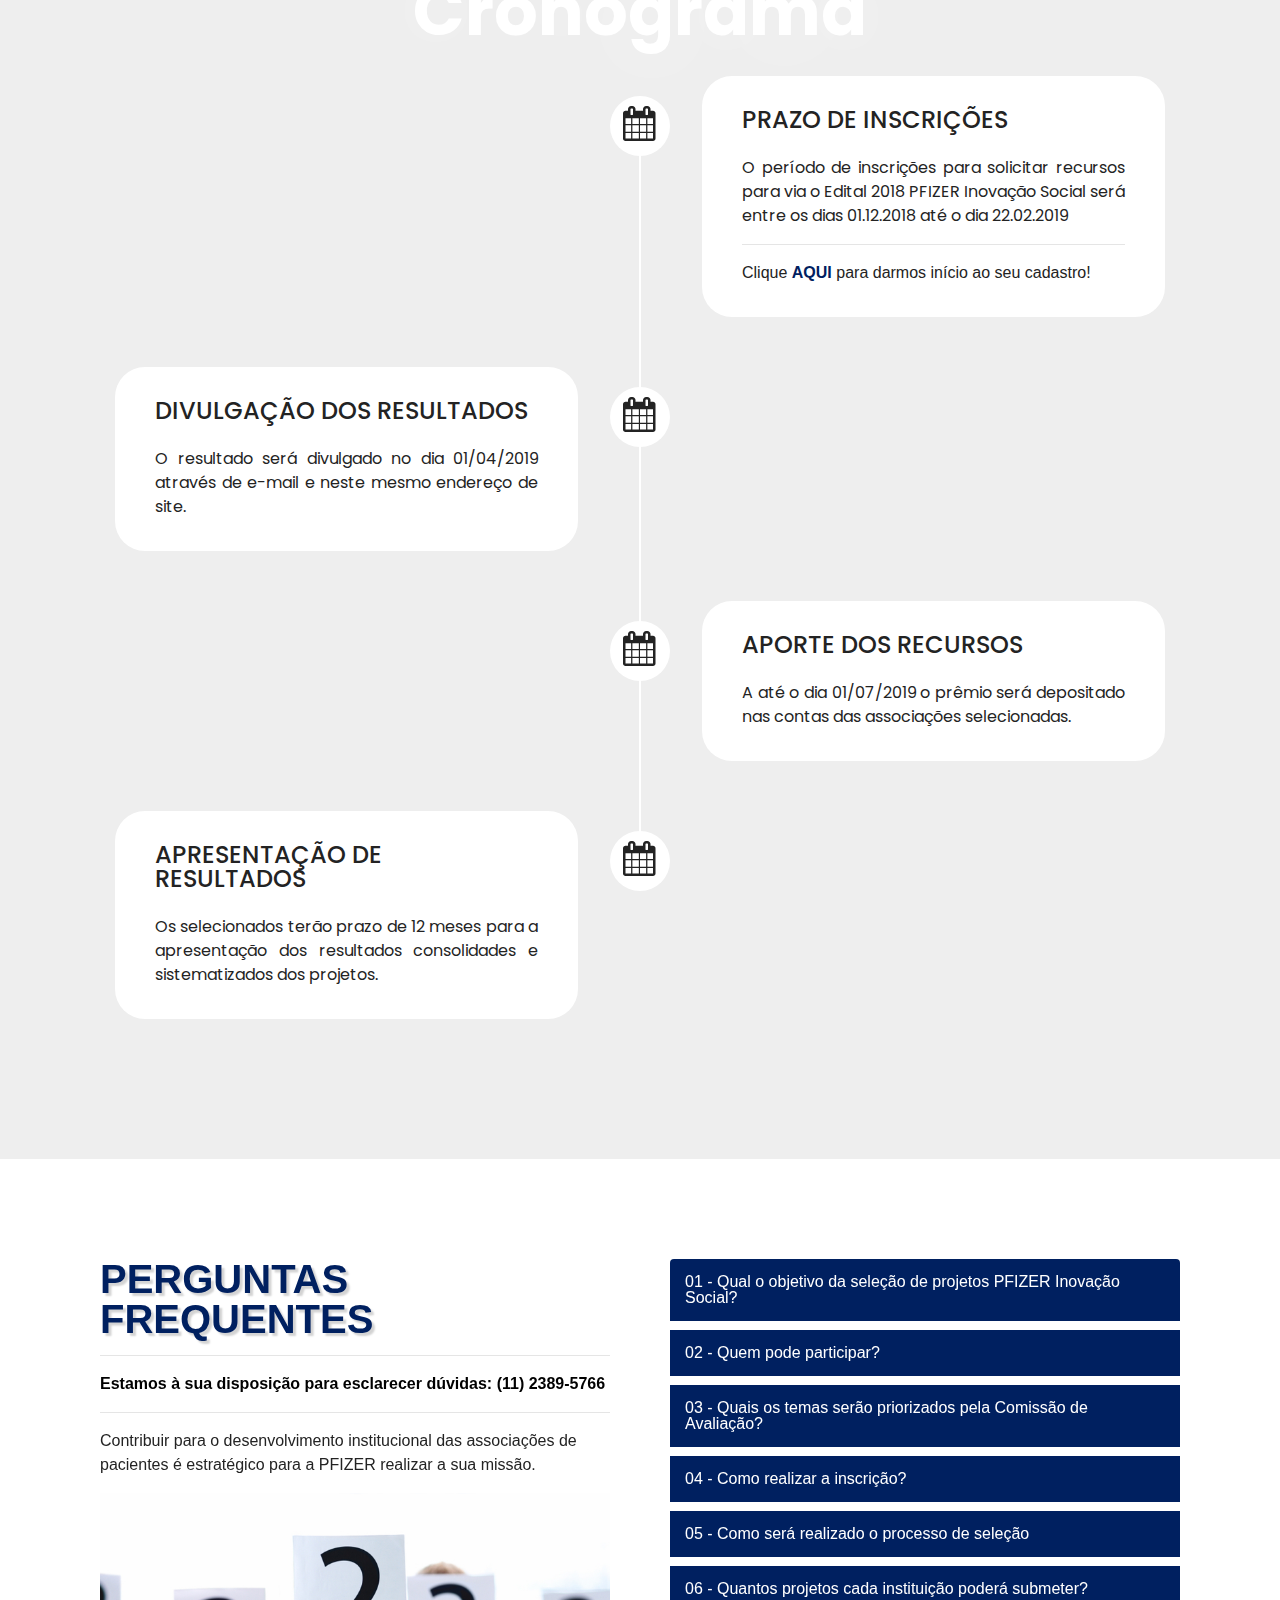
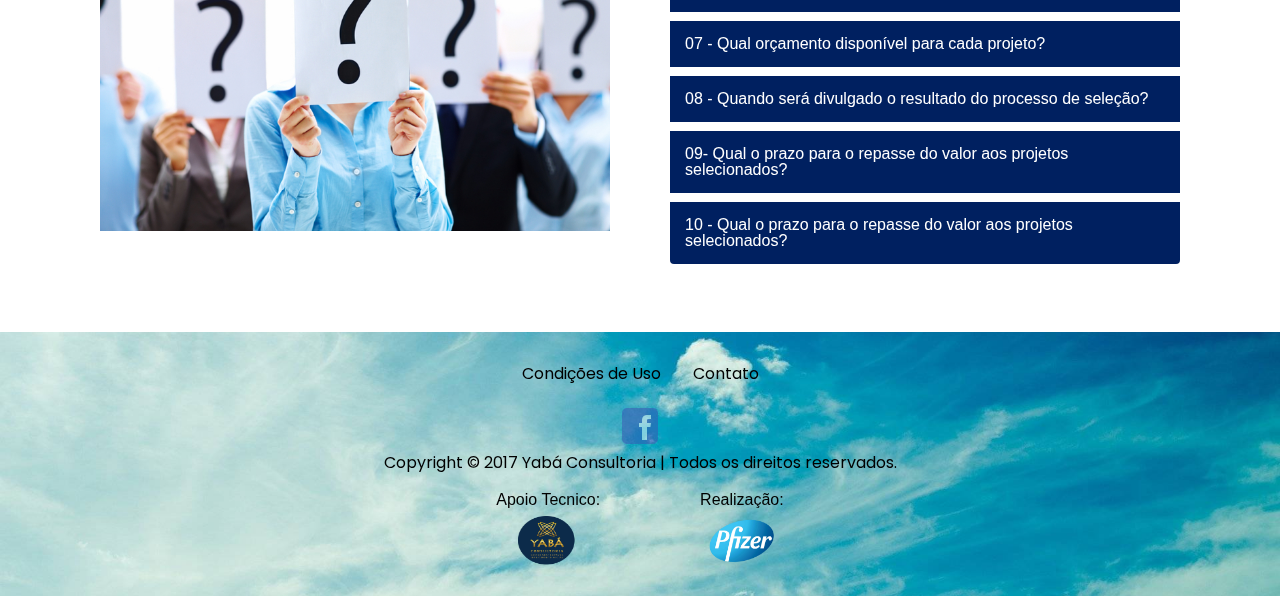
==== commit 6e20bcd3: "Correções de layout" ====
--- a/index.html
+++ b/index.html
@@ -77,17 +77,17 @@
             </div>
             <div class="collapse navbar-collapse" id="navbarSupportedContent">
                 <ul class="navbar-nav nav-dropdown nav-center" data-app-modern-menu="true">
-                    <li class="nav-item"><a class="nav-link link text-blue display-4" id="a1" href="index.html#header2-2">
+                    <li class="nav-item"><a class="nav-link link text-white display-4" id="a1" href="index.html#header2-2">
                             <b>Início</b></a></li>
-                    <li class="nav-item"><a class="nav-link link text-blue display-4" id="a2" href="index.html#header14-5">
+                    <li class="nav-item"><a class="nav-link link text-white display-4" id="a2" href="index.html#header14-5">
                             <b>Edital</b></a></li>
-                    <li class="nav-item"><a class="nav-link link text-blue display-4" id="a3" href="index.html#features1-c">
+                    <li class="nav-item"><a class="nav-link link text-white display-4" id="a3" href="index.html#features1-c">
                             <b>Benefícios</b></a></li>
-                    <li class="nav-item"><a class="nav-link link text-blue display-4" id="a4" href="index.html#timeline2-0">
+                    <li class="nav-item"><a class="nav-link link text-white display-4" id="a4" href="index.html#timeline2-0">
                             <b>Cronograma</b></a></li>
-                    <li class="nav-item"><a class="nav-link link text-blue display-4" id="a5" href="index.html#toggle1-q">
+                    <li class="nav-item"><a class="nav-link link text-white display-4" id="a5" href="index.html#toggle1-q">
                             <b>F.A.Q</b></a></li>
-                    <li class="nav-item"><a class="nav-link link text-blue display-4" id="a6" href="entrar.html">
+                    <li class="nav-item"><a class="nav-link link text-white display-4" id="a6" href="entrar.html">
                             <b>Entrar</b></a></li>
                 </ul>
             </div>
@@ -106,7 +106,7 @@
                         de projetos –Edital 2018
                         <hr style="border: 1px solid white;">
                         PFIZER Inovação Social
-                        <br><span style="color: #002060">Doenças Reumáticas, Doenças Inflamatórias Intestinais e
+                        <br><span style="color: rgba(22, 187, 252, 0.979);">Doenças Reumáticas, Doenças Inflamatórias Intestinais e
                             Psoríase.​</span>
                     </h1>
 
@@ -167,7 +167,7 @@
 
                 <div class="media-content">
                     <h1 class="mbr-section-title pb-3 align-left mbr-white mbr-fonts-style display-1 title-text-shadow"
-                        style="text-shadow: 5px 5px 2px #D3D3D3; color: #00B0F0"><strong>
+                        style="text-shadow: 5px 5px 2px #D3D3D3; color: rgb(0, 32, 96);"><strong>
                             O Edital 2018
                             <hr>
                         </strong>
@@ -255,7 +255,7 @@
             <div class="media-container-row">
                 <div class="card p-3 col-12 col-md-6 col-lg-4" style="background-color: white; border-radius: 15px 15px; border: 1px solid #D3D3D3; margin-left: 5px; margin-top: 10px; box-shadow: -10px 10px 50px #888888; height: 350px;">
                     <div class="card-img pb-3">
-                        <span class="mbr-iconfont fa-handshake-o fa" media-simple="true" style="text-shadow: 5px 5px 2px #D3D3D3; color: #00B0F0; "></span>
+                        <span class="mbr-iconfont fa-handshake-o fa" media-simple="true" style="text-shadow: 5px 5px 2px #D3D3D3; color: rgb(0, 32, 96); "></span>
                         <p class="mbr-text mbr-fonts-style display-7" style="text-align: center; font-size: 16px; color: 002060; font-weight: bold;">
                             Edital 2018
 
@@ -269,7 +269,7 @@
 
                 <div class="card p-3 col-12 col-md-6 col-lg-4" style="background-color: white; border-radius: 15px 15px; border: 1px solid #D3D3D3; margin-left: 5px; margin-top: 10px; box-shadow: 10px 10px 50px #888888; height: 350px;">
                     <div class="card-img pb-3">
-                        <span class="mbri-search fa" media-simple="true" style="text-shadow: 5px 5px 2px #D3D3D3; color: #00B0F0; padding-top: 30px;"></span>
+                        <span class="mbri-search fa" media-simple="true" style="text-shadow: 5px 5px 2px #D3D3D3; color: rgb(0, 32, 96); padding-top: 30px;"></span>
                         <p class="mbr-text mbr-fonts-style display-7" style="text-align: center; font-size: 16px; color: 002060; font-weight: bold;">
                             <br>
                             Monitoramento e mentoria​
@@ -294,9 +294,6 @@
 
     <section class="timeline2 cid-qAjKmZasGm mbr-parallax-background" id="timeline2-0" data-rv-view="142">
 
-
-        <div class="mbr-overlay" style="opacity: 0.1; background-color: rgb(0, 32, 96);">
-        </div>
 
         <div class="container align-center">
             <h1 class="mbr-section-title pb-3 mbr-fonts-style display-1" style="text-align: center; padding-bottom: 50px; color: #fff; text-shadow: 0px 0px 100px #fff;">
@@ -389,7 +386,7 @@
             <div class="row">
 
                 <div class="col-md-6 col-sm-6 col-xs-6" style="margin-top: 40px;">
-                    <h1 class="mbr-fonts-style" style="color: black; text-align: left; color: #00B0F0; text-shadow: 3px 3px 2px #D3D3D3">
+                    <h1 class="mbr-fonts-style" style="color: black; text-align: left; color: rgb(0, 32, 96);; text-shadow: 3px 3px 2px #D3D3D3">
                         <b>PERGUNTAS FREQUENTES</b>
                     </h1>
                     <hr>
@@ -415,8 +412,8 @@
                                         objetivo da seleção de projetos PFIZER Inovação Social?​</a>
                                 </h4>
                             </div>
-                            <div id="collapse1" class="panel-collapse collapse in">
-                                <div class="panel-body custom-text-justify-toggle mbr-fonts-style">
+                            <div id="collapse1" class="panel-collapse collapse in text-black">
+                                <div class=" panel-body custom-text-justify-toggle mbr-fonts-style">
                                     Alinhada às estratégias e compromissos sociais da PFIZER, o Edital 2018 PFIZER
                                     Inovação Social destina-se à seleção de projetos desenvolvidos por associações de
                                     pacientes que atuam na difusão de conhecimento, advocacy, comunicação e outras
--- a/assets/mobirise/css/mbr-additional.css
+++ b/assets/mobirise/css/mbr-additional.css
@@ -453,6 +453,7 @@
   background: none;
   border-color: #ffffff;
   color: #ffffff;
+  border-radius: 15px;
 }
 .btn-white-outline:hover,
 .btn-white-outline:focus,
@@ -1941,6 +1942,7 @@
   background: #ffffff;
   margin-right: 2rem;
   transition: all .4s;
+  border-radius: 30px;
 }
 .cid-qAjKmZasGm .timeline-text-content p {
   margin-bottom: 0;
@@ -3772,7 +3774,7 @@
   word-break: break-word;
 }
 .cid-qAjNNmKwJp .navbar {
-  background: #00B0F0;
+  background: rgb(0, 32, 96);;
   transition: none;
   min-height: 77px;
   padding: .5rem 0;
--- a/assets/custom/toggle-collapse/style.css
+++ b/assets/custom/toggle-collapse/style.css
@@ -51,10 +51,9 @@
 }
 
 .panel-heading {
-    background-color: #00B0F0;
+    background-color: rgb(0, 32, 96);
     border-radius: 0;
     border: none;
-    color: #fff;
     padding: 0;
 }
 
--- a/assets/custom/style.css
+++ b/assets/custom/style.css
@@ -4,7 +4,7 @@
 }
 
 body::-webkit-scrollbar-thumb {
-	background: #00B0F0;
+	background: rgb(0, 32, 96);
 	border-radius: 5px;
 }
 
@@ -56,27 +56,29 @@
 }
 
 .custom-button-cadastro{
-	border: 1px solid rgba(22, 187, 252, 0.979);
-	background-color:  rgba(22, 187, 252, 0.979);
+	border: 1px solid rgb(0, 32, 96);;
+	background-color:  rgb(0, 32, 96);;
   color: white;
+  border-radius: 15px;
 }
 
 .custom-button-cadastro:hover{
-	border: 1px solid rgba(22, 187, 252, 0.979);
+	border: 1px solid rgb(0, 32, 96);
 	background-color: #fff;
 	color: #002060;
 }
 
 .custom-button-cadastro-inverse{
-	border: 1px solid #fff;
-	background-color: #fff;
-	color: rgba(22, 187, 252, 0.979);
+  border: 1px solid #fff;
+  border-radius: 15px;
+	background-color:rgb(0, 32, 96) ;
+	color: #fff;
 }
 
 .custom-button-cadastro-inverse:hover{
 	border: 1px solid #ffffff;
-	background-color: rgba(22, 187, 252, 0.979);
-	color: white;
+	background-color: #fff;
+	color: rgb(0, 32, 96);
 }
 
 .custom-margin-cadastro-1{
@@ -254,5 +256,5 @@
 }
 
 .cid-qAjMEeSorc {
-  background-image: url("../../../assets/images/idPfizer2.jpg");
+  background-image: url("../../assets/images/header-7-1280x720.jpg");
 }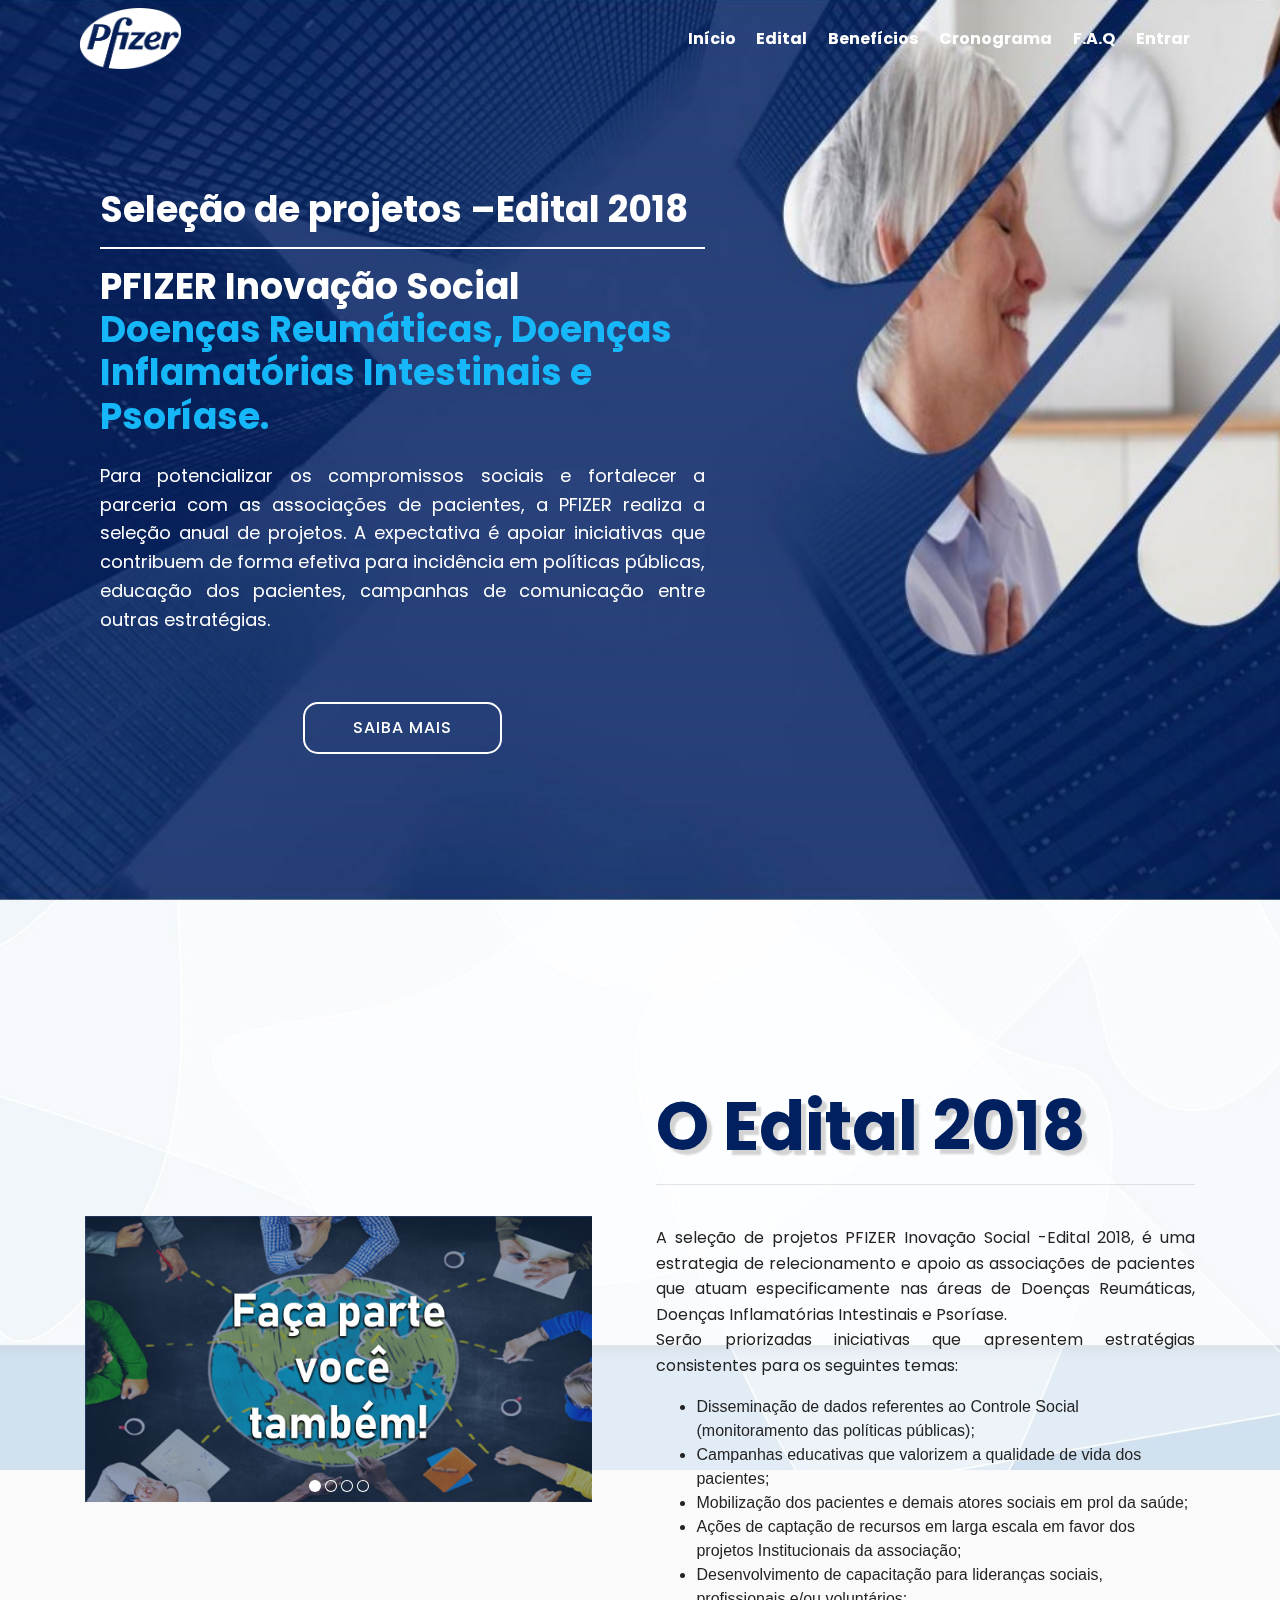
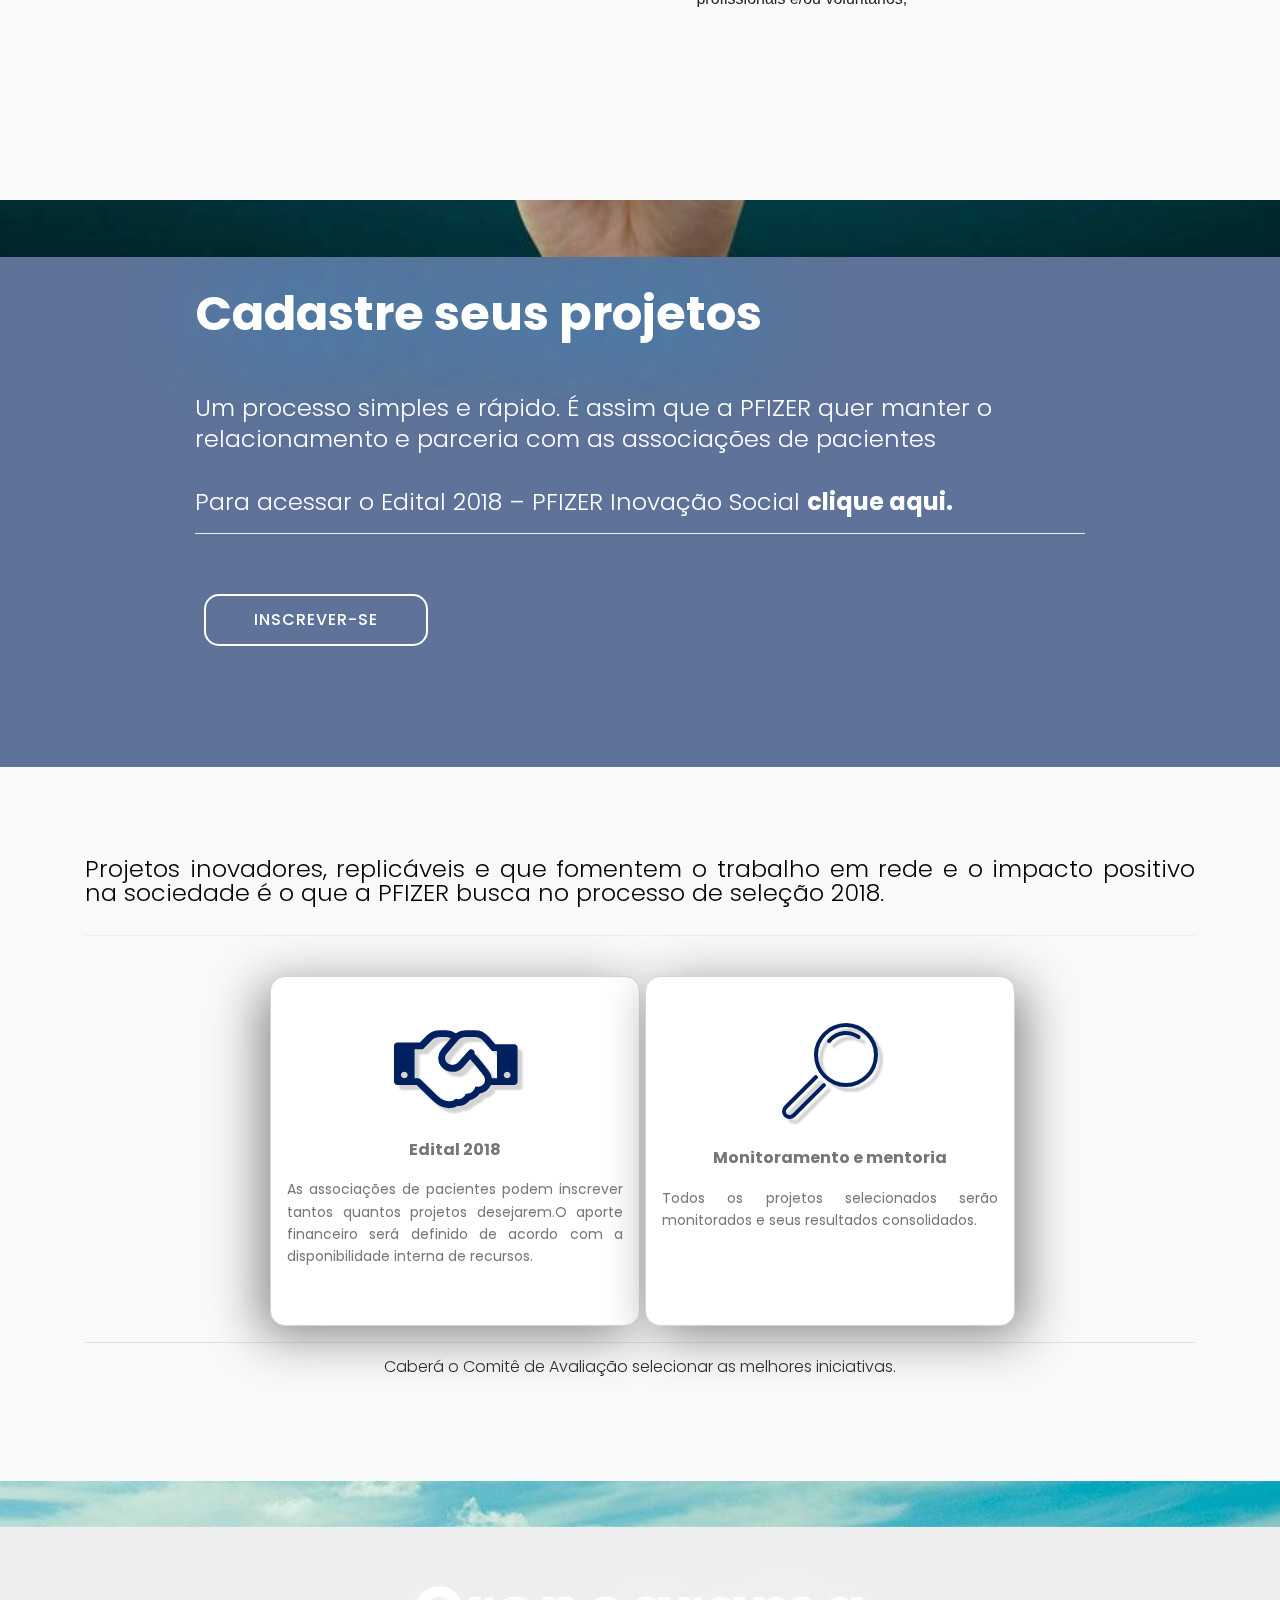
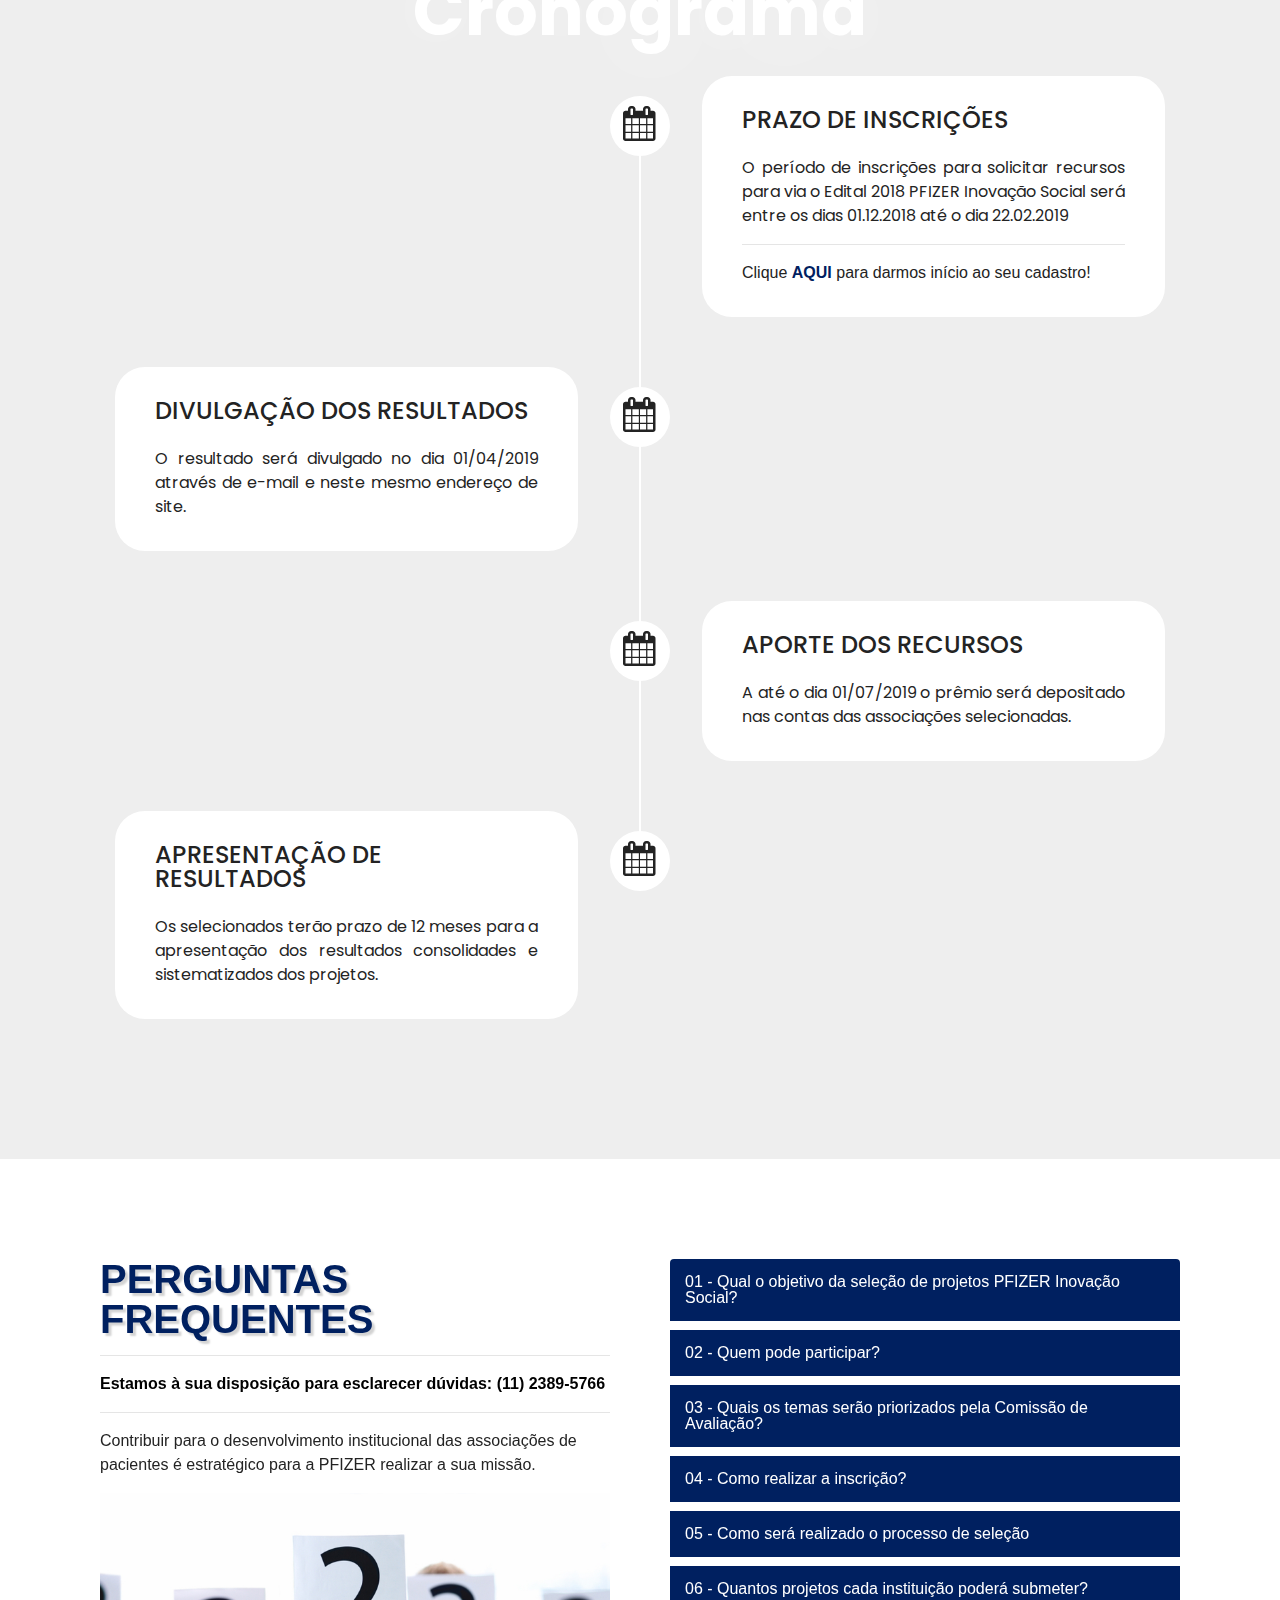
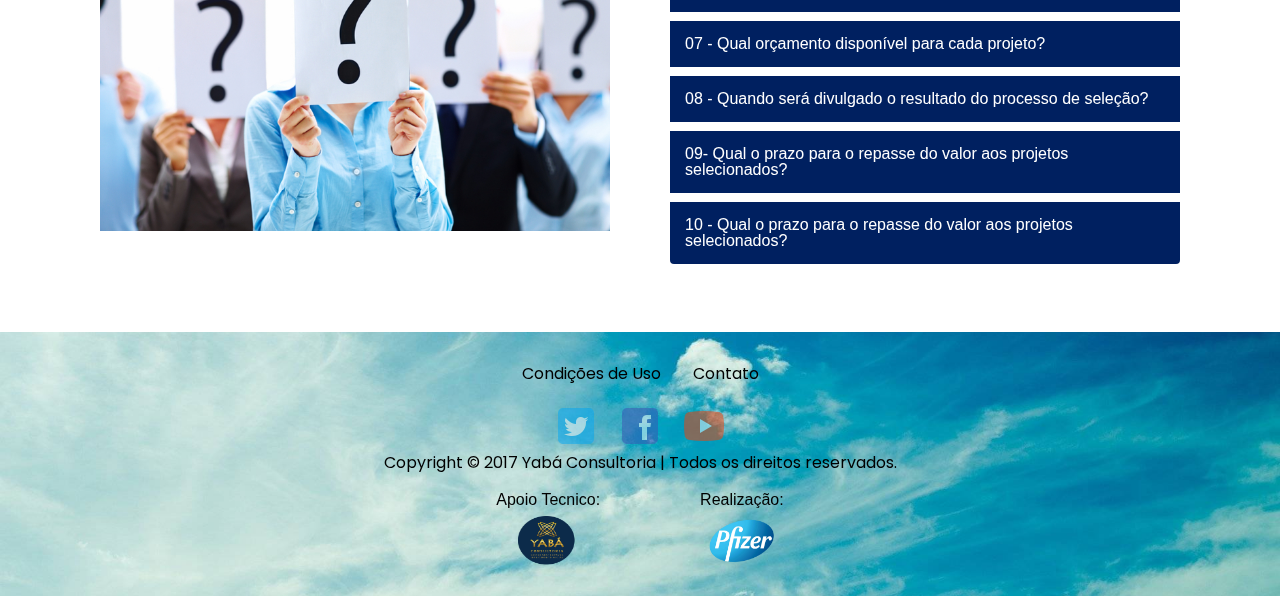
==== commit 55734b16: "correção dos nomes dos icones do footer" ====
--- a/index.html
+++ b/index.html
@@ -642,25 +642,27 @@
                         </li>
                     </ul>
                 </div>
+
                 <div class="row">
                     <div class="social-list ">
                         <div class="soc-item">
                             <a href="https://twitter.com/pfizerbr">
-                                <img src="assets/images/icones08/icon-Twitter.png" alt="">
+                                <img src="assets/images/icones08/Icon-Twitter.png" alt="">
                             </a>
                         </div>
                         <div class="soc-item">
-                            <a href="https://www.facebook.com/PfizerBrasil/?ref=br_rs" target="_blank">
+                            <a href="https://www.facebook.com/PfizerBrasil/?ref=br_rs">
                                 <img src="assets/images/icones08/Icon-Facebook.png" alt="">
                             </a>
                         </div>
                         <div class="soc-item">
-                            <a href="https://www.youtube.com/user/PfizerBrasil" target="_blank">
-                                <img src="assets/images/icones08/icon-Youtube.png" alt="">
+                            <a href="https://www.youtube.com/user/PfizerBrasil">
+                                <img src="assets/images/icones08/Icon-Youtube.png" alt="">
                             </a>
                         </div>
                     </div>
                 </div>
+
                 <div class="row row-copirayt">
                     <p class="mbr-text mbr-fonts-style mbr-black display-7">
                         Copyright © 2017 Yabá Consultoria | Todos os direitos reservados.
